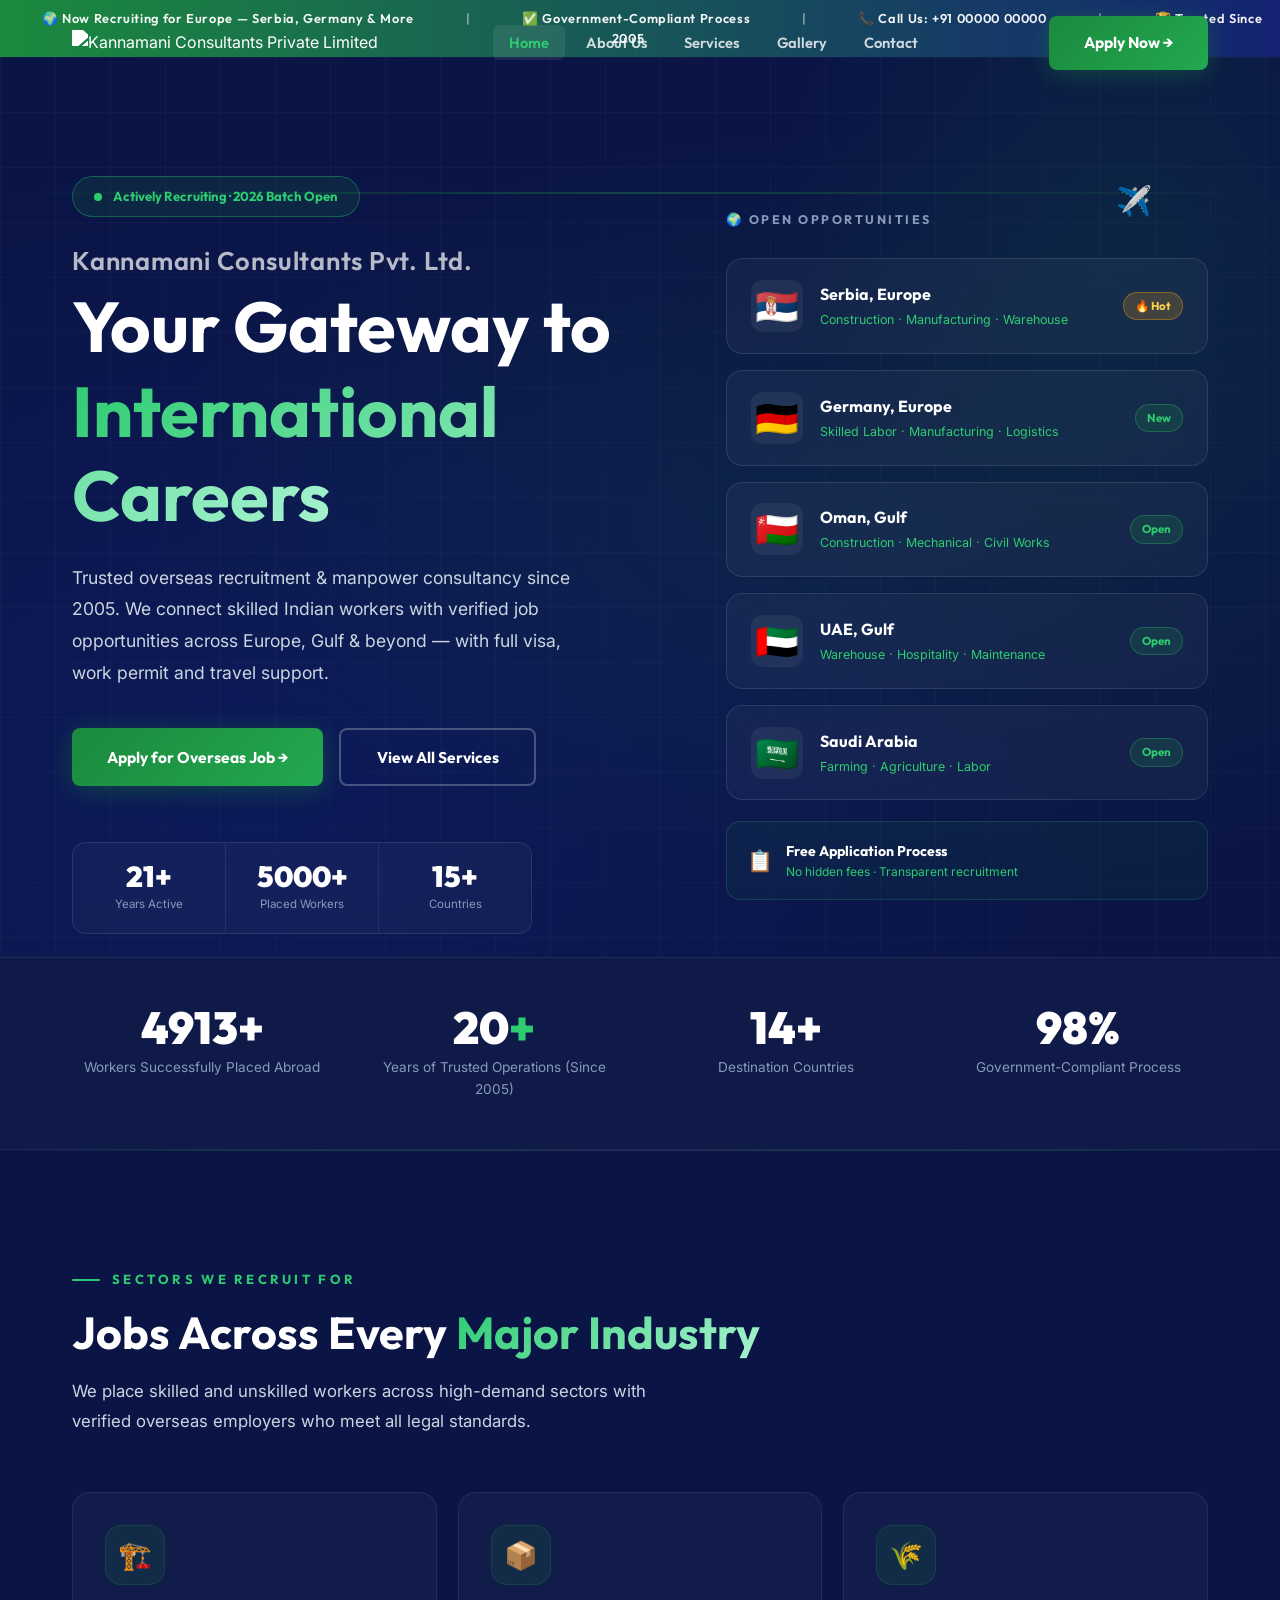
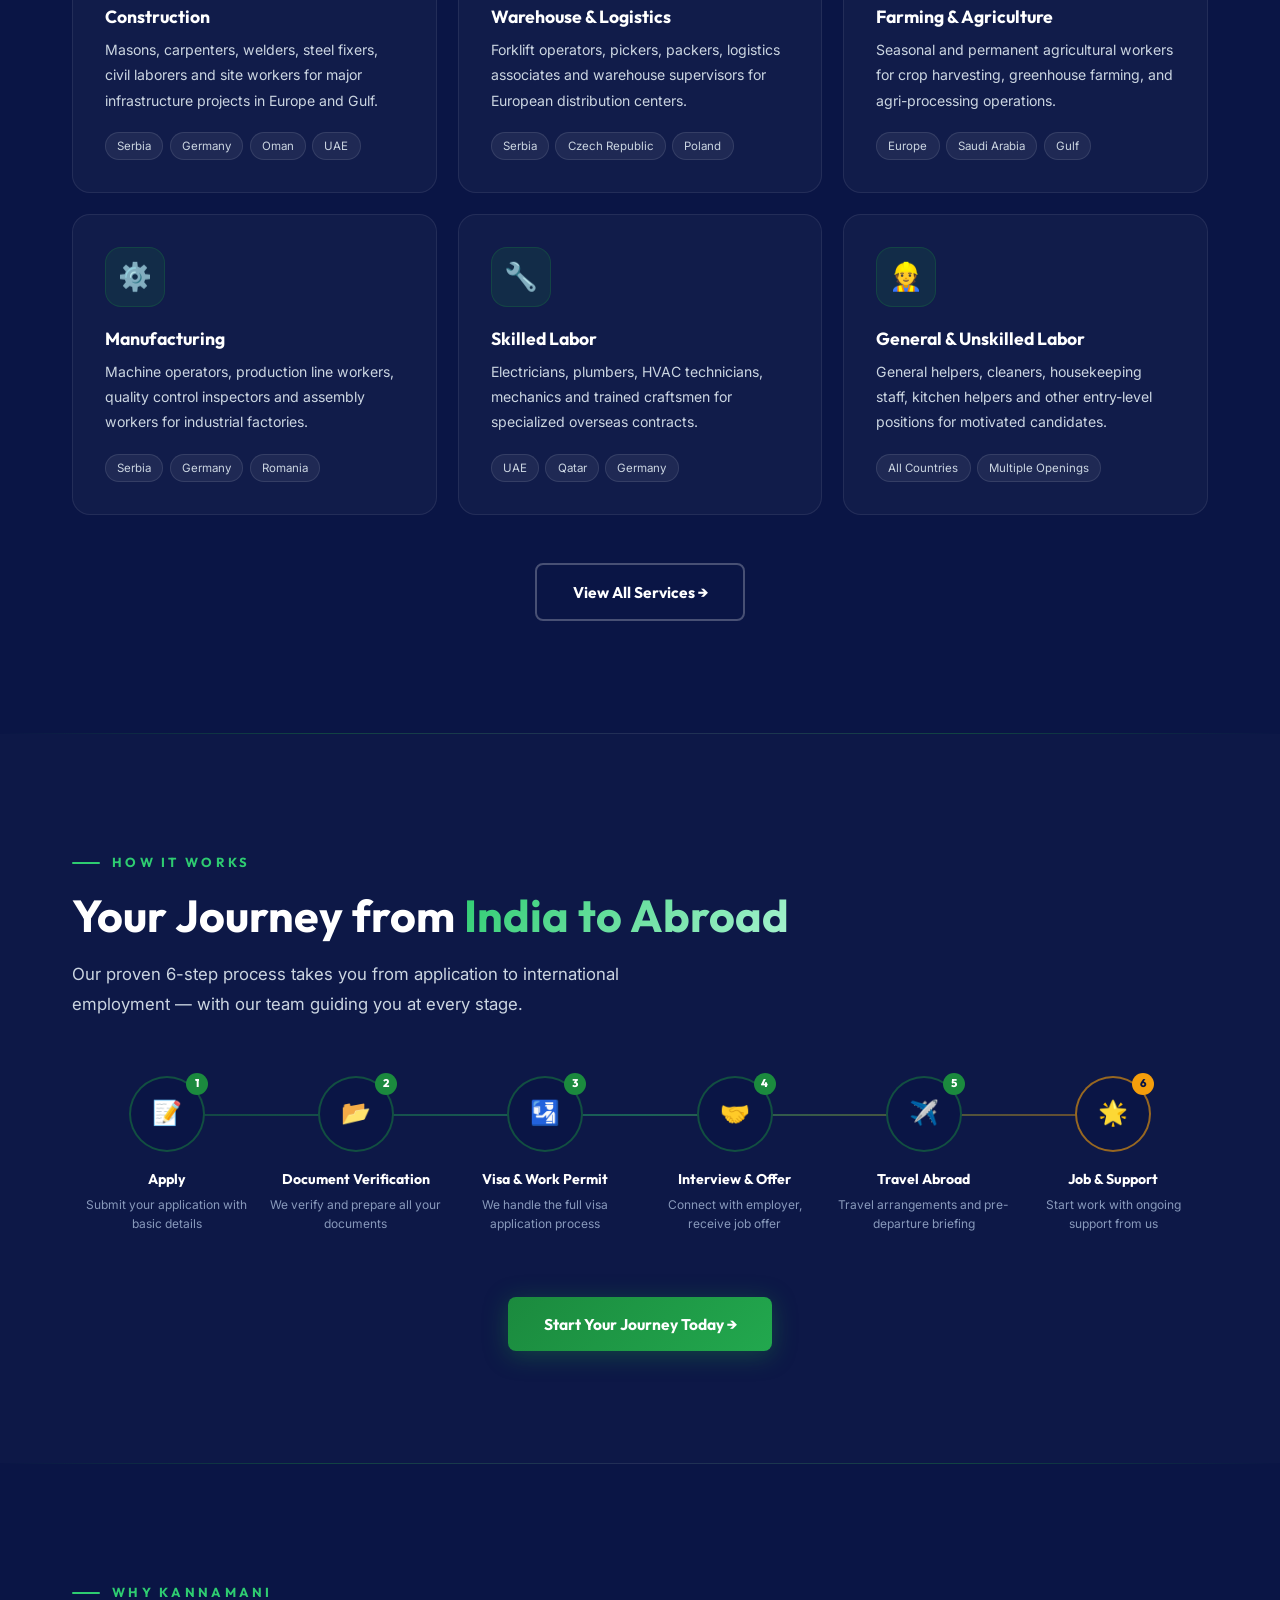
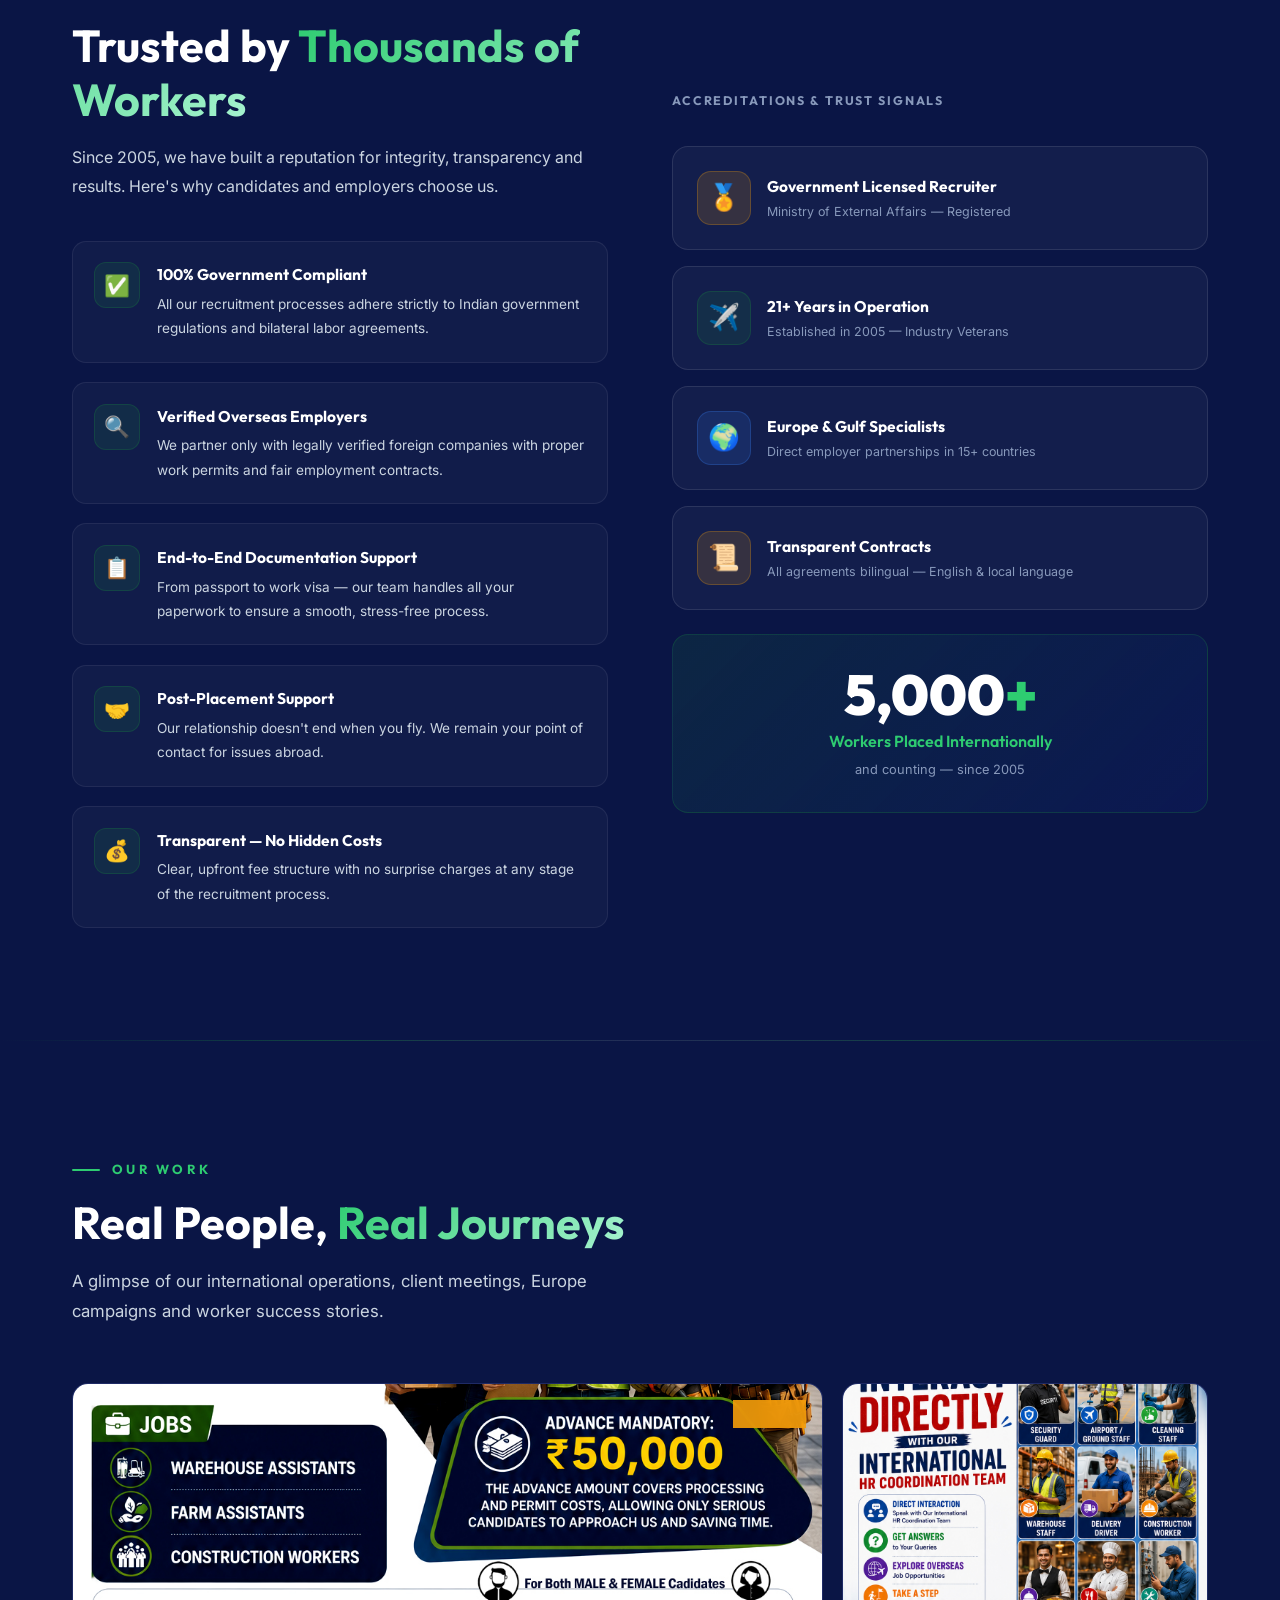
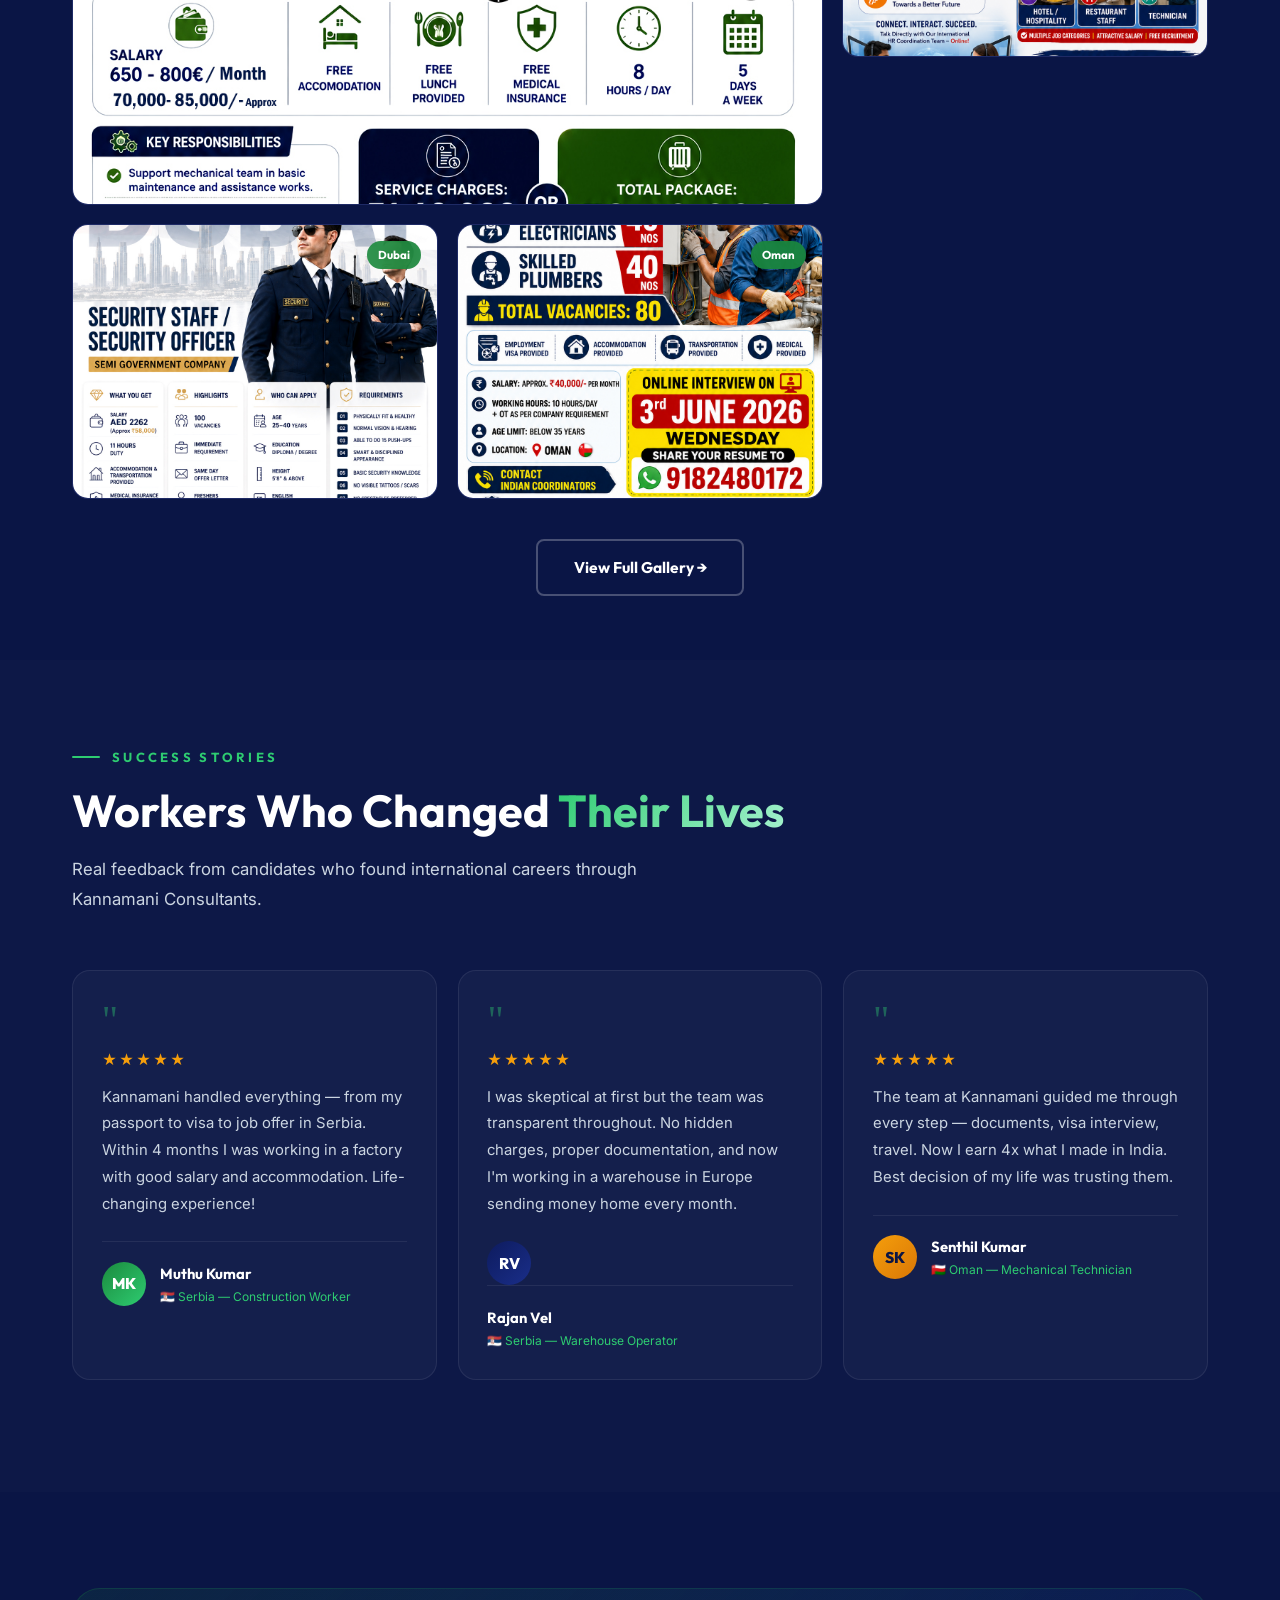
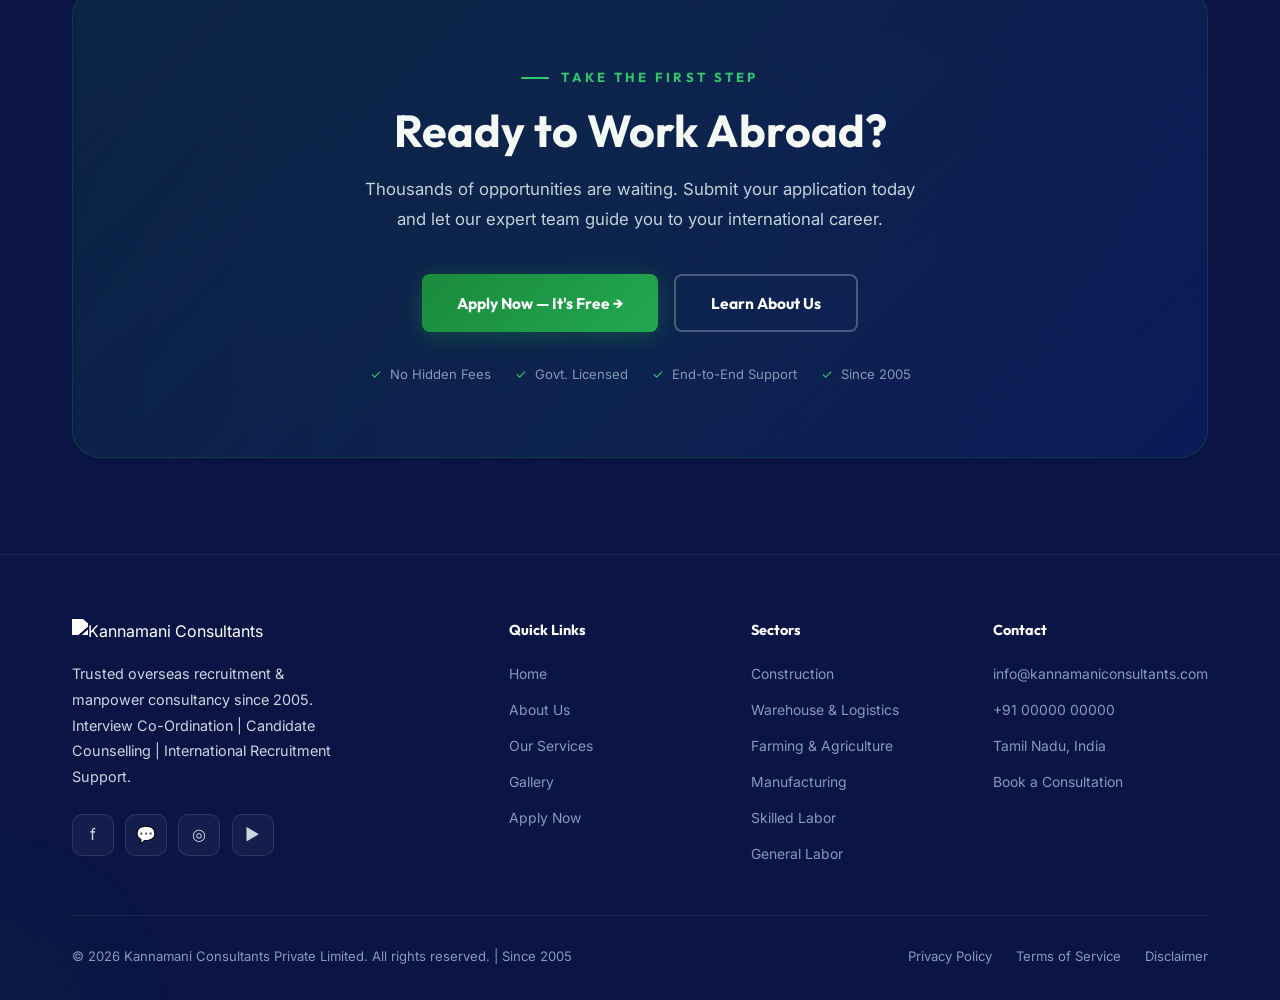
==== index.html @ fb2c29ba "Initial commit: KANNAMANI website" ====
<!DOCTYPE html>
<html lang="en">
<head>
  <meta charset="UTF-8">
  <meta name="viewport" content="width=device-width, initial-scale=1.0">
  <title>Kannamani Consultants Pvt Ltd — International Recruitment & Manpower</title>
  <meta name="description" content="Kannamani Consultants Private Limited — Trusted overseas recruitment & manpower consultancy since 2005. Jobs in Europe, Gulf & beyond. Work permits, visa processing, international placements.">
  <link rel="stylesheet" href="css/style.css">
</head>
<body>

  <!-- LOADER -->
  <div id="loader">
    <div class="loader-content">
      <div class="loader-logo-wrap">
        <img src="Kannamani logo.png" alt="Kannamani Consultants">
      </div>
      <div class="loader-bar"><div class="loader-progress"></div></div>
    </div>
  </div>

  <!-- TOP ANNOUNCEMENT BAR -->
  <div class="top-bar">
    <span>🌍 Now Recruiting for Europe — Serbia, Germany & More</span>
    <span class="sep">|</span>
    <span>✅ Government-Compliant Process</span>
    <span class="sep">|</span>
    <span>📞 Call Us: +91 00000 00000</span>
    <span class="sep">|</span>
    <span>🏆 Trusted Since 2005</span>
  </div>

  <!-- NAVBAR -->
  <nav class="navbar">
    <div class="container">
      <div class="nav-inner">
        <a href="index.html" class="nav-logo">
          <img src="Kannamani logo.png" alt="Kannamani Consultants Private Limited">
        </a>
        <ul class="nav-links">
          <li><a href="index.html">Home</a></li>
          <li><a href="about.html">About Us</a></li>
          <li><a href="services.html">Services</a></li>
          <li><a href="gallery.html">Gallery</a></li>
          <li><a href="contact.html">Contact</a></li>
        </ul>
        <div class="nav-cta">
          <a href="contact.html" class="btn btn-primary" id="nav-apply-btn">Apply Now →</a>
        </div>
        <div class="hamburger" id="hamburger" aria-label="Open menu">
          <span></span><span></span><span></span>
        </div>
      </div>
    </div>
  </nav>

  <!-- HERO -->
  <section class="hero">
    <div class="hero-bg"></div>
    <div class="hero-grid"></div>
    <div class="hero-glow"></div>
    <div class="plane-path">
      <div class="plane-icon">✈️</div>
    </div>

    <div class="container">
      <div class="hero-content">
        <div class="hero-left">
          <div class="hero-badge">
            <div class="live-dot"></div>
            Actively Recruiting · 2026 Batch Open
          </div>
          <h1 class="hero-title">
            <span class="company-name">Kannamani Consultants Pvt. Ltd.</span>
            Your Gateway to<br>
            <span style="background:linear-gradient(135deg,#2ECC71,#A7F3D0);-webkit-background-clip:text;-webkit-text-fill-color:transparent;background-clip:text;">International Careers</span>
          </h1>
          <p class="hero-desc">
            Trusted overseas recruitment & manpower consultancy since 2005. We connect skilled Indian workers with verified job opportunities across Europe, Gulf & beyond — with full visa, work permit and travel support.
          </p>
          <div class="hero-btns">
            <a href="contact.html" class="btn btn-primary" id="hero-apply-btn">Apply for Overseas Job →</a>
            <a href="services.html" class="btn btn-outline" id="hero-services-btn">View All Services</a>
          </div>
          <div class="hero-stats">
            <div class="hero-stat">
              <div class="hero-stat-num"><span data-count="21" data-suffix="+">0+</span></div>
              <div class="hero-stat-label">Years Active</div>
            </div>
            <div class="hero-stat">
              <div class="hero-stat-num"><span data-count="5000" data-suffix="+">0+</span></div>
              <div class="hero-stat-label">Placed Workers</div>
            </div>
            <div class="hero-stat">
              <div class="hero-stat-num"><span data-count="15" data-suffix="+">0+</span></div>
              <div class="hero-stat-label">Countries</div>
            </div>
          </div>
        </div>

        <!-- Hero Right — Destination Cards -->
        <div class="hero-right">
          <div style="font-family:var(--font-heading);font-size:0.78rem;font-weight:700;color:var(--text-muted);text-transform:uppercase;letter-spacing:0.2em;margin-bottom:0.8rem;">🌍 Open Opportunities</div>

          <div class="destination-card">
            <div class="dest-flag">🇷🇸</div>
            <div>
              <div class="dest-country">Serbia, Europe</div>
              <div class="dest-jobs">Construction · Manufacturing · Warehouse</div>
            </div>
            <div class="dest-tag hot">🔥 Hot</div>
          </div>

          <div class="destination-card">
            <div class="dest-flag">🇩🇪</div>
            <div>
              <div class="dest-country">Germany, Europe</div>
              <div class="dest-jobs">Skilled Labor · Manufacturing · Logistics</div>
            </div>
            <div class="dest-tag">New</div>
          </div>

          <div class="destination-card">
            <div class="dest-flag">🇴🇲</div>
            <div>
              <div class="dest-country">Oman, Gulf</div>
              <div class="dest-jobs">Construction · Mechanical · Civil Works</div>
            </div>
            <div class="dest-tag">Open</div>
          </div>

          <div class="destination-card">
            <div class="dest-flag">🇦🇪</div>
            <div>
              <div class="dest-country">UAE, Gulf</div>
              <div class="dest-jobs">Warehouse · Hospitality · Maintenance</div>
            </div>
            <div class="dest-tag">Open</div>
          </div>

          <div class="destination-card">
            <div class="dest-flag">🇸🇦</div>
            <div>
              <div class="dest-country">Saudi Arabia</div>
              <div class="dest-jobs">Farming · Agriculture · Labor</div>
            </div>
            <div class="dest-tag">Open</div>
          </div>

          <div style="background:rgba(27,138,62,0.08);border:1px solid rgba(46,204,113,0.2);border-radius:14px;padding:1.1rem 1.3rem;display:flex;align-items:center;gap:0.8rem;margin-top:0.3rem;">
            <span style="font-size:1.3rem;">📋</span>
            <div>
              <div style="font-family:var(--font-heading);font-weight:700;font-size:0.88rem;color:var(--white);">Free Application Process</div>
              <div style="font-size:0.75rem;color:var(--green-light);">No hidden fees · Transparent recruitment</div>
            </div>
          </div>
        </div>
      </div>
    </div>
  </section>

  <!-- STATS BAR -->
  <div class="stats-bar">
    <div class="container">
      <div class="stats-inner">
        <div class="stat-box reveal">
          <div class="stat-big"><span data-count="5000" data-suffix="+">5000+</span></div>
          <div class="stat-desc">Workers Successfully Placed Abroad</div>
        </div>
        <div class="stat-box reveal reveal-delay-1">
          <div class="stat-big"><span data-count="21" data-suffix="">21</span><span class="accent">+</span></div>
          <div class="stat-desc">Years of Trusted Operations (Since 2005)</div>
        </div>
        <div class="stat-box reveal reveal-delay-2">
          <div class="stat-big"><span data-count="15" data-suffix="+">15+</span></div>
          <div class="stat-desc">Destination Countries</div>
        </div>
        <div class="stat-box reveal reveal-delay-3">
          <div class="stat-big"><span data-count="100" data-suffix="%">100%</span></div>
          <div class="stat-desc">Government-Compliant Process</div>
        </div>
      </div>
    </div>
  </div>

  <div class="gradient-divider"></div>

  <!-- SECTORS WE RECRUIT FOR -->
  <section class="section">
    <div class="container">
      <div class="section-label">Sectors We Recruit For</div>
      <h2 class="section-title reveal">Jobs Across Every <span class="highlight">Major Industry</span></h2>
      <p class="section-subtitle reveal reveal-delay-1">We place skilled and unskilled workers across high-demand sectors with verified overseas employers who meet all legal standards.</p>

      <div class="sectors-grid">

        <div class="sector-card reveal reveal-delay-1" id="sector-construction">
          <div class="sector-icon">🏗️</div>
          <h3>Construction</h3>
          <p>Masons, carpenters, welders, steel fixers, civil laborers and site workers for major infrastructure projects in Europe and Gulf.</p>
          <div class="sector-tags">
            <span class="stag">Serbia</span><span class="stag">Germany</span><span class="stag">Oman</span><span class="stag">UAE</span>
          </div>
        </div>

        <div class="sector-card reveal reveal-delay-2" id="sector-warehouse">
          <div class="sector-icon">📦</div>
          <h3>Warehouse & Logistics</h3>
          <p>Forklift operators, pickers, packers, logistics associates and warehouse supervisors for European distribution centers.</p>
          <div class="sector-tags">
            <span class="stag">Serbia</span><span class="stag">Czech Republic</span><span class="stag">Poland</span>
          </div>
        </div>

        <div class="sector-card reveal reveal-delay-3" id="sector-farming">
          <div class="sector-icon">🌾</div>
          <h3>Farming & Agriculture</h3>
          <p>Seasonal and permanent agricultural workers for crop harvesting, greenhouse farming, and agri-processing operations.</p>
          <div class="sector-tags">
            <span class="stag">Europe</span><span class="stag">Saudi Arabia</span><span class="stag">Gulf</span>
          </div>
        </div>

        <div class="sector-card reveal reveal-delay-1" id="sector-manufacturing">
          <div class="sector-icon">⚙️</div>
          <h3>Manufacturing</h3>
          <p>Machine operators, production line workers, quality control inspectors and assembly workers for industrial factories.</p>
          <div class="sector-tags">
            <span class="stag">Serbia</span><span class="stag">Germany</span><span class="stag">Romania</span>
          </div>
        </div>

        <div class="sector-card reveal reveal-delay-2" id="sector-skilled">
          <div class="sector-icon">🔧</div>
          <h3>Skilled Labor</h3>
          <p>Electricians, plumbers, HVAC technicians, mechanics and trained craftsmen for specialized overseas contracts.</p>
          <div class="sector-tags">
            <span class="stag">UAE</span><span class="stag">Qatar</span><span class="stag">Germany</span>
          </div>
        </div>

        <div class="sector-card reveal reveal-delay-3" id="sector-general">
          <div class="sector-icon">👷</div>
          <h3>General & Unskilled Labor</h3>
          <p>General helpers, cleaners, housekeeping staff, kitchen helpers and other entry-level positions for motivated candidates.</p>
          <div class="sector-tags">
            <span class="stag">All Countries</span><span class="stag">Multiple Openings</span>
          </div>
        </div>

      </div>

      <div style="text-align:center;margin-top:3rem;" class="reveal">
        <a href="services.html" class="btn btn-outline" id="all-sectors-btn">View All Services →</a>
      </div>
    </div>
  </section>

  <div class="gradient-divider"></div>

  <!-- HOW IT WORKS — CANDIDATE JOURNEY -->
  <section class="section" style="background:rgba(255,255,255,0.01);">
    <div class="container">
      <div class="section-label">How It Works</div>
      <h2 class="section-title reveal">Your Journey from <span class="highlight">India to Abroad</span></h2>
      <p class="section-subtitle reveal reveal-delay-1">Our proven 6-step process takes you from application to international employment — with our team guiding you at every stage.</p>

      <div class="journey-steps">

        <div class="step reveal reveal-delay-1">
          <div class="step-circle">
            📝
            <div class="step-num">1</div>
          </div>
          <div class="step-label">Apply</div>
          <div class="step-sub">Submit your application with basic details</div>
        </div>

        <div class="step reveal reveal-delay-2">
          <div class="step-circle">
            📂
            <div class="step-num">2</div>
          </div>
          <div class="step-label">Document Verification</div>
          <div class="step-sub">We verify and prepare all your documents</div>
        </div>

        <div class="step reveal reveal-delay-3">
          <div class="step-circle">
            🛂
            <div class="step-num">3</div>
          </div>
          <div class="step-label">Visa & Work Permit</div>
          <div class="step-sub">We handle the full visa application process</div>
        </div>

        <div class="step reveal reveal-delay-4">
          <div class="step-circle">
            🤝
            <div class="step-num">4</div>
          </div>
          <div class="step-label">Interview & Offer</div>
          <div class="step-sub">Connect with employer, receive job offer</div>
        </div>

        <div class="step reveal reveal-delay-5">
          <div class="step-circle">
            ✈️
            <div class="step-num">5</div>
          </div>
          <div class="step-label">Travel Abroad</div>
          <div class="step-sub">Travel arrangements and pre-departure briefing</div>
        </div>

        <div class="step reveal">
          <div class="step-circle" style="border-color:rgba(245,158,11,0.6);">
            🌟
            <div class="step-num" style="background:var(--gold);color:var(--navy-deep);">6</div>
          </div>
          <div class="step-label">Job & Support</div>
          <div class="step-sub">Start work with ongoing support from us</div>
        </div>

      </div>

      <div style="text-align:center;margin-top:4rem;" class="reveal">
        <a href="contact.html" class="btn btn-primary" id="start-journey-btn">Start Your Journey Today →</a>
      </div>
    </div>
  </section>

  <div class="gradient-divider"></div>

  <!-- WHY CHOOSE US -->
  <section class="section">
    <div class="container">
      <div class="why-grid">
        <div class="reveal">
          <div class="section-label">Why Kannamani</div>
          <h2 class="section-title">Trusted by <span class="highlight">Thousands of Workers</span></h2>
          <p style="margin-bottom:2.5rem;">Since 2005, we have built a reputation for integrity, transparency and results. Here's why candidates and employers choose us.</p>

          <div class="why-features">
            <div class="why-item">
              <div class="why-icon">✅</div>
              <div>
                <div class="why-item-title">100% Government Compliant</div>
                <p>All our recruitment processes adhere strictly to Indian government regulations and bilateral labor agreements.</p>
              </div>
            </div>
            <div class="why-item">
              <div class="why-icon">🔍</div>
              <div>
                <div class="why-item-title">Verified Overseas Employers</div>
                <p>We partner only with legally verified foreign companies with proper work permits and fair employment contracts.</p>
              </div>
            </div>
            <div class="why-item">
              <div class="why-icon">📋</div>
              <div>
                <div class="why-item-title">End-to-End Documentation Support</div>
                <p>From passport to work visa — our team handles all your paperwork to ensure a smooth, stress-free process.</p>
              </div>
            </div>
            <div class="why-item">
              <div class="why-icon">🤝</div>
              <div>
                <div class="why-item-title">Post-Placement Support</div>
                <p>Our relationship doesn't end when you fly. We remain your point of contact for issues abroad.</p>
              </div>
            </div>
            <div class="why-item">
              <div class="why-icon">💰</div>
              <div>
                <div class="why-item-title">Transparent — No Hidden Costs</div>
                <p>Clear, upfront fee structure with no surprise charges at any stage of the recruitment process.</p>
              </div>
            </div>
          </div>
        </div>

        <div class="why-visual reveal reveal-delay-2">
          <div style="font-family:var(--font-heading);font-size:0.78rem;font-weight:700;color:var(--text-muted);text-transform:uppercase;letter-spacing:0.15em;margin-bottom:1.2rem;">Accreditations & Trust Signals</div>

          <div class="cert-card">
            <div class="cert-badge cert-badge-gold">🏅</div>
            <div>
              <div class="cert-title">Government Licensed Recruiter</div>
              <div class="cert-sub">Ministry of External Affairs — Registered</div>
            </div>
          </div>

          <div class="cert-card">
            <div class="cert-badge cert-badge-green">✈️</div>
            <div>
              <div class="cert-title">21+ Years in Operation</div>
              <div class="cert-sub">Established in 2005 — Industry Veterans</div>
            </div>
          </div>

          <div class="cert-card">
            <div class="cert-badge cert-badge-blue">🌍</div>
            <div>
              <div class="cert-title">Europe & Gulf Specialists</div>
              <div class="cert-sub">Direct employer partnerships in 15+ countries</div>
            </div>
          </div>

          <div class="cert-card">
            <div class="cert-badge cert-badge-gold">📜</div>
            <div>
              <div class="cert-title">Transparent Contracts</div>
              <div class="cert-sub">All agreements bilingual — English & local language</div>
            </div>
          </div>

          <!-- Big stat -->
          <div style="background:linear-gradient(135deg,rgba(27,138,62,0.15),rgba(13,27,94,0.5));border:1px solid rgba(27,138,62,0.25);border-radius:16px;padding:2rem;text-align:center;margin-top:0.5rem;">
            <div style="font-family:var(--font-heading);font-size:3.5rem;font-weight:900;color:var(--white);line-height:1;">5,000<span style="color:var(--green-light);">+</span></div>
            <div style="font-family:var(--font-heading);font-weight:600;color:var(--green-light);font-size:1rem;margin-top:0.4rem;">Workers Placed Internationally</div>
            <div style="font-size:0.8rem;color:var(--text-muted);margin-top:0.3rem;">and counting — since 2005</div>
          </div>
        </div>
      </div>
    </div>
  </section>

  <div class="gradient-divider"></div>

  <!-- GALLERY PREVIEW -->
  <section class="section" style="padding-bottom:4rem;">
    <div class="container">
      <div class="section-label">Our Work</div>
      <h2 class="section-title reveal">Real People, <span class="highlight">Real Journeys</span></h2>
      <p class="section-subtitle reveal reveal-delay-1">A glimpse of our international operations, client meetings, Europe campaigns and worker success stories.</p>

      <div class="gallery-grid">
        <div class="gallery-item wide reveal" data-category="europe">
          <img src="serebi an eurp 1.jpg" alt="Serbia Europe Campaign" loading="lazy">
          <div class="gal-badge hot">🔥 Serbia</div>
          <div class="gallery-overlay">
            <div>
              <span class="gal-title">Europe Recruitment Drive — Serbia</span>
              <span class="gal-sub">Manufacturing & Construction · 2025</span>
            </div>
          </div>
        </div>

        <div class="gallery-item reveal reveal-delay-1" data-category="meetings">
          <img src="hr meet.jpg" alt="HR Interview Meet" loading="lazy">
          <div class="gallery-overlay">
            <div>
              <span class="gal-title">Employer Interview Session</span>
              <span class="gal-sub">Candidate Selection Process</span>
            </div>
          </div>
        </div>

        <div class="gallery-item reveal reveal-delay-1" data-category="gulf">
          <img src="dubai.jpg" alt="Dubai Operations" loading="lazy">
          <div class="gal-badge">Dubai</div>
          <div class="gallery-overlay">
            <div>
              <span class="gal-title">Gulf Operations — Dubai</span>
              <span class="gal-sub">Business Development · UAE</span>
            </div>
          </div>
        </div>

        <div class="gallery-item reveal reveal-delay-2" data-category="gulf">
          <img src="oman.jpg" alt="Oman Recruitment" loading="lazy">
          <div class="gal-badge">Oman</div>
          <div class="gallery-overlay">
            <div>
              <span class="gal-title">Oman Recruitment Drive</span>
              <span class="gal-sub">Civil & Mechanical Works</span>
            </div>
          </div>
        </div>
      </div>

      <div style="text-align:center;margin-top:2.5rem;" class="reveal">
        <a href="gallery.html" class="btn btn-outline" id="view-gallery-btn">View Full Gallery →</a>
      </div>
    </div>
  </section>

  <!-- TESTIMONIALS -->
  <section class="section" style="background:rgba(255,255,255,0.01);padding-top:5rem;">
    <div class="container">
      <div class="section-label">Success Stories</div>
      <h2 class="section-title reveal">Workers Who Changed <span class="highlight">Their Lives</span></h2>
      <p class="section-subtitle reveal reveal-delay-1">Real feedback from candidates who found international careers through Kannamani Consultants.</p>
      <div class="testi-grid">

        <div class="testi-card reveal reveal-delay-1">
          <div class="testi-quote">"</div>
          <div class="testi-stars">★★★★★</div>
          <p class="testi-text">Kannamani handled everything — from my passport to visa to job offer in Serbia. Within 4 months I was working in a factory with good salary and accommodation. Life-changing experience!</p>
          <div class="testi-author">
            <div class="testi-avatar" style="background:linear-gradient(135deg,#1B8A3E,#2ECC71);">MK</div>
            <div>
              <div class="testi-name">Muthu Kumar</div>
              <div class="testi-origin">🇷🇸 Serbia — Construction Worker</div>
            </div>
          </div>
        </div>

        <div class="testi-card reveal reveal-delay-2">
          <div class="testi-quote">"</div>
          <div class="testi-stars">★★★★★</div>
          <p class="testi-text">I was skeptical at first but the team was transparent throughout. No hidden charges, proper documentation, and now I'm working in a warehouse in Europe sending money home every month.</p>
          <div class="testi-avatar" style="background:linear-gradient(135deg,#0D1B5E,#1A2E8A);">RV</div>
          <div class="testi-author">
            <div style="margin-left:0;">
              <div class="testi-name">Rajan Vel</div>
              <div class="testi-origin">🇷🇸 Serbia — Warehouse Operator</div>
            </div>
          </div>
        </div>

        <div class="testi-card reveal reveal-delay-3">
          <div class="testi-quote">"</div>
          <div class="testi-stars">★★★★★</div>
          <p class="testi-text">The team at Kannamani guided me through every step — documents, visa interview, travel. Now I earn 4x what I made in India. Best decision of my life was trusting them.</p>
          <div class="testi-author">
            <div class="testi-avatar" style="background:linear-gradient(135deg,#F59E0B,#D97706);color:#0A1545;">SK</div>
            <div>
              <div class="testi-name">Senthil Kumar</div>
              <div class="testi-origin">🇴🇲 Oman — Mechanical Technician</div>
            </div>
          </div>
        </div>

      </div>
    </div>
  </section>

  <!-- CTA -->
  <section class="cta-section">
    <div class="container">
      <div class="cta-card reveal">
        <div class="section-label" style="justify-content:center;">Take the First Step</div>
        <h2>Ready to Work <span class="gold">Abroad?</span></h2>
        <p>Thousands of opportunities are waiting. Submit your application today and let our expert team guide you to your international career.</p>
        <div class="cta-btns">
          <a href="contact.html" class="btn btn-primary" id="cta-apply-btn">Apply Now — It's Free →</a>
          <a href="about.html" class="btn btn-outline" id="cta-about-btn">Learn About Us</a>
        </div>
        <div style="margin-top:2rem;display:flex;align-items:center;justify-content:center;gap:1.5rem;flex-wrap:wrap;">
          <div style="display:flex;align-items:center;gap:0.5rem;font-size:0.82rem;color:var(--text-muted);">
            <span style="color:var(--green-light);">✓</span> No Hidden Fees
          </div>
          <div style="display:flex;align-items:center;gap:0.5rem;font-size:0.82rem;color:var(--text-muted);">
            <span style="color:var(--green-light);">✓</span> Govt. Licensed
          </div>
          <div style="display:flex;align-items:center;gap:0.5rem;font-size:0.82rem;color:var(--text-muted);">
            <span style="color:var(--green-light);">✓</span> End-to-End Support
          </div>
          <div style="display:flex;align-items:center;gap:0.5rem;font-size:0.82rem;color:var(--text-muted);">
            <span style="color:var(--green-light);">✓</span> Since 2005
          </div>
        </div>
      </div>
    </div>
  </section>

  <!-- FOOTER -->
  <footer>
    <div class="container">
      <div class="footer-inner">
        <div class="footer-brand">
          <div class="footer-logo">
            <img src="Kannamani logo.png" alt="Kannamani Consultants">
          </div>
          <p>Trusted overseas recruitment & manpower consultancy since 2005. Interview Co-Ordination | Candidate Counselling | International Recruitment Support.</p>
          <div class="social-row">
            <a href="#" class="soc-btn" id="social-fb" aria-label="Facebook">f</a>
            <a href="#" class="soc-btn" id="social-wa" aria-label="WhatsApp">💬</a>
            <a href="#" class="soc-btn" id="social-ig" aria-label="Instagram">◎</a>
            <a href="#" class="soc-btn" id="social-yt" aria-label="YouTube">▶</a>
          </div>
        </div>
        <div>
          <div class="footer-heading">Quick Links</div>
          <ul class="footer-links">
            <li><a href="index.html">Home</a></li>
            <li><a href="about.html">About Us</a></li>
            <li><a href="services.html">Our Services</a></li>
            <li><a href="gallery.html">Gallery</a></li>
            <li><a href="contact.html">Apply Now</a></li>
          </ul>
        </div>
        <div>
          <div class="footer-heading">Sectors</div>
          <ul class="footer-links">
            <li><a href="services.html#construction">Construction</a></li>
            <li><a href="services.html#warehouse">Warehouse & Logistics</a></li>
            <li><a href="services.html#farming">Farming & Agriculture</a></li>
            <li><a href="services.html#manufacturing">Manufacturing</a></li>
            <li><a href="services.html#skilled">Skilled Labor</a></li>
            <li><a href="services.html#general">General Labor</a></li>
          </ul>
        </div>
        <div>
          <div class="footer-heading">Contact</div>
          <ul class="footer-links">
            <li><a href="mailto:info@kannamaniconsultants.com">info@kannamaniconsultants.com</a></li>
            <li><a href="tel:+910000000000">+91 00000 00000</a></li>
            <li><a href="#">Tamil Nadu, India</a></li>
            <li><a href="contact.html">Book a Consultation</a></li>
          </ul>
        </div>
      </div>
      <div class="footer-bottom">
        <p>© 2026 Kannamani Consultants Private Limited. All rights reserved. | Since 2005</p>
        <div class="footer-bottom-links">
          <a href="#">Privacy Policy</a>
          <a href="#">Terms of Service</a>
          <a href="#">Disclaimer</a>
        </div>
      </div>
    </div>
  </footer>

  <script src="js/main.js"></script>
</body>
</html>
---- css/style.css ----
/* =============================================
   KANNAMANI CONSULTANTS PRIVATE LIMITED
   Overseas Recruitment & Manpower Consultancy
   Since 2005
   ============================================= */

@import url('https://fonts.googleapis.com/css2?family=Outfit:wght@300;400;500;600;700;800;900&family=Inter:wght@300;400;500;600;700&display=swap');

:root {
  /* Brand Colors - from logo */
  --navy-deep: #0A1545;
  --navy: #0D1B5E;
  --navy-mid: #142272;
  --navy-card: #0F1D6A;
  --navy-light: #1A2E8A;
  --green: #1B8A3E;
  --green-mid: #22A84E;
  --green-light: #2ECC71;
  --green-pale: #E8F8EE;
  --gold: #F59E0B;
  --gold-light: #FCD34D;
  --white: #FFFFFF;
  --off-white: #F0F4FF;
  --gray: #94A3B8;
  --gray-light: #CBD5E1;
  --text-muted: #8899BB;
  --glass-bg: rgba(255,255,255,0.05);
  --glass-border: rgba(255,255,255,0.1);
  --card-bg: rgba(13,27,94,0.6);
  --shadow-navy: 0 20px 60px rgba(10,21,69,0.6);
  --shadow-green: 0 10px 40px rgba(27,138,62,0.3);
  --transition: all 0.35s cubic-bezier(0.4, 0, 0.2, 1);
  --font-heading: 'Outfit', sans-serif;
  --font-body: 'Inter', sans-serif;
}

*, *::before, *::after { margin: 0; padding: 0; box-sizing: border-box; }

html { scroll-behavior: smooth; }

body {
  background: var(--navy-deep);
  color: var(--white);
  font-family: var(--font-body);
  line-height: 1.6;
  overflow-x: hidden;
}

/* SCROLLBAR */
::-webkit-scrollbar { width: 5px; }
::-webkit-scrollbar-track { background: var(--navy-deep); }
::-webkit-scrollbar-thumb {
  background: linear-gradient(var(--green), var(--navy-light));
  border-radius: 3px;
}

/* TYPOGRAPHY */
h1, h2, h3, h4, h5 {
  font-family: var(--font-heading);
  line-height: 1.2;
  font-weight: 700;
}
h1 { font-size: clamp(2.2rem, 5.5vw, 4.5rem); }
h2 { font-size: clamp(1.8rem, 3.5vw, 2.8rem); }
h3 { font-size: clamp(1.2rem, 2vw, 1.6rem); }
h4 { font-size: 1.1rem; }
p { color: var(--gray-light); line-height: 1.8; }
a { text-decoration: none; color: inherit; }

/* =============================================
   UTILITIES
   ============================================= */
.container { max-width: 1200px; margin: 0 auto; padding: 0 2rem; }
.section { padding: 7rem 0; position: relative; }

.section-label {
  display: inline-flex;
  align-items: center;
  gap: 0.75rem;
  font-family: var(--font-heading);
  font-size: 0.82rem;
  font-weight: 700;
  letter-spacing: 0.25em;
  text-transform: uppercase;
  color: var(--green-light);
  margin-bottom: 1rem;
}
.section-label::before {
  content: '';
  display: block;
  width: 28px;
  height: 2px;
  background: var(--green-light);
  border-radius: 2px;
}

.section-title { margin-bottom: 1rem; }
.section-title .highlight {
  background: linear-gradient(135deg, var(--green-light), #A7F3D0);
  -webkit-background-clip: text;
  -webkit-text-fill-color: transparent;
  background-clip: text;
}
.section-title .gold {
  background: linear-gradient(135deg, var(--gold), var(--gold-light));
  -webkit-background-clip: text;
  -webkit-text-fill-color: transparent;
  background-clip: text;
}

.section-subtitle { font-size: 1.05rem; max-width: 600px; margin-bottom: 3.5rem; }

/* =============================================
   BUTTONS
   ============================================= */
.btn {
  display: inline-flex;
  align-items: center;
  gap: 0.6rem;
  padding: 0.9rem 2.2rem;
  border-radius: 8px;
  font-family: var(--font-heading);
  font-weight: 700;
  font-size: 0.97rem;
  cursor: pointer;
  border: none;
  transition: var(--transition);
  position: relative;
  overflow: hidden;
}

.btn-primary {
  background: linear-gradient(135deg, var(--green), var(--green-mid));
  color: var(--white);
  box-shadow: 0 4px 25px rgba(27,138,62,0.4);
}
.btn-primary:hover {
  transform: translateY(-2px);
  box-shadow: 0 8px 35px rgba(27,138,62,0.5);
  background: linear-gradient(135deg, var(--green-mid), var(--green-light));
}

.btn-gold {
  background: linear-gradient(135deg, var(--gold), #E08D0A);
  color: var(--navy-deep);
  box-shadow: 0 4px 25px rgba(245,158,11,0.4);
}
.btn-gold:hover {
  transform: translateY(-2px);
  box-shadow: 0 8px 35px rgba(245,158,11,0.5);
}

.btn-outline {
  background: transparent;
  color: var(--white);
  border: 2px solid rgba(255,255,255,0.25);
}
.btn-outline:hover {
  border-color: var(--green-light);
  color: var(--green-light);
  transform: translateY(-2px);
  box-shadow: 0 8px 25px rgba(27,138,62,0.2);
}

.btn-white {
  background: var(--white);
  color: var(--navy);
  font-weight: 700;
  box-shadow: 0 4px 20px rgba(0,0,0,0.2);
}
.btn-white:hover { transform: translateY(-2px); box-shadow: 0 8px 30px rgba(0,0,0,0.3); }

/* =============================================
   NAVBAR
   ============================================= */
.navbar {
  position: fixed;
  top: 0; left: 0; right: 0;
  z-index: 1000;
  padding: 1rem 0;
  transition: var(--transition);
}
.navbar.scrolled {
  background: rgba(10,21,69,0.97);
  backdrop-filter: blur(20px);
  border-bottom: 1px solid rgba(255,255,255,0.08);
  padding: 0.7rem 0;
  box-shadow: 0 4px 30px rgba(0,0,0,0.4);
}

.nav-inner {
  display: flex;
  align-items: center;
  justify-content: space-between;
  gap: 2rem;
}

.nav-logo img {
  height: 52px;
  width: auto;
  object-fit: contain;
  filter: brightness(0) invert(1);
  transition: var(--transition);
}
.navbar.scrolled .nav-logo img { height: 44px; }

.nav-links {
  display: flex;
  align-items: center;
  gap: 0.3rem;
  list-style: none;
  flex: 1;
  justify-content: center;
}
.nav-links a {
  font-family: var(--font-heading);
  font-weight: 600;
  font-size: 0.92rem;
  color: rgba(255,255,255,0.8);
  padding: 0.5rem 1rem;
  border-radius: 6px;
  transition: var(--transition);
}
.nav-links a:hover, .nav-links a.active {
  color: var(--white);
  background: rgba(255,255,255,0.08);
}
.nav-links a.active { color: var(--green-light); }

.nav-cta { display: flex; align-items: center; gap: 0.8rem; flex-shrink: 0; }

.hamburger {
  display: none;
  flex-direction: column;
  gap: 5px;
  cursor: pointer;
  padding: 0.5rem;
}
.hamburger span {
  display: block;
  width: 24px; height: 2px;
  background: var(--white);
  border-radius: 2px;
  transition: var(--transition);
}

/* Top announcement bar */
.top-bar {
  background: linear-gradient(90deg, var(--green), var(--navy-mid), var(--green));
  background-size: 200% 100%;
  animation: barFlow 6s linear infinite;
  padding: 0.5rem 0;
  font-family: var(--font-heading);
  font-size: 0.8rem;
  font-weight: 600;
  text-align: center;
  color: rgba(255,255,255,0.95);
  letter-spacing: 0.05em;
}
@keyframes barFlow {
  0% { background-position: 0% 0%; }
  100% { background-position: 200% 0%; }
}
.top-bar span { margin: 0 1.5rem; }
.top-bar .sep { opacity: 0.5; }

/* =============================================
   HERO
   ============================================= */
.hero {
  min-height: 100vh;
  display: flex;
  align-items: center;
  position: relative;
  overflow: hidden;
  padding-top: 6rem;
}

.hero-bg {
  position: absolute;
  inset: 0;
  background: radial-gradient(ellipse at 70% 50%, rgba(27,138,62,0.12) 0%, transparent 60%),
              radial-gradient(ellipse at 20% 80%, rgba(13,27,94,0.8) 0%, transparent 60%);
}

.hero-world-map {
  position: absolute;
  inset: 0;
  opacity: 0.04;
  background-image: url("data:image/svg+xml,%3Csvg xmlns='http://www.w3.org/2000/svg' viewBox='0 0 1200 600'%3E%3Cpath fill='%23ffffff' d='M200,150 Q250,130 300,150 L320,180 Q280,190 240,185 Z M350,120 Q400,100 450,120 L480,150 Q440,165 400,160 Q370,155 350,140 Z'/%3E%3C/svg%3E");
}

.hero-grid {
  position: absolute; inset: 0;
  background-image:
    linear-gradient(rgba(255,255,255,0.025) 1px, transparent 1px),
    linear-gradient(90deg, rgba(255,255,255,0.025) 1px, transparent 1px);
  background-size: 55px 55px;
}

.hero-glow {
  position: absolute;
  width: 700px; height: 700px;
  background: radial-gradient(circle, rgba(27,138,62,0.12) 0%, transparent 70%);
  top: -200px; right: -200px;
  border-radius: 50%;
  pointer-events: none;
}

.hero-content {
  position: relative;
  z-index: 1;
  display: grid;
  grid-template-columns: 1.1fr 0.9fr;
  gap: 4rem;
  align-items: center;
}

.hero-badge {
  display: inline-flex;
  align-items: center;
  gap: 0.7rem;
  background: rgba(27,138,62,0.15);
  border: 1px solid rgba(46,204,113,0.35);
  border-radius: 50px;
  padding: 0.55rem 1.3rem;
  font-family: var(--font-heading);
  font-size: 0.82rem;
  font-weight: 700;
  color: var(--green-light);
  margin-bottom: 1.8rem;
  animation: fadeSlideDown 0.8s ease forwards;
}
.hero-badge .live-dot {
  width: 8px; height: 8px;
  background: var(--green-light);
  border-radius: 50%;
  animation: pulse 2s infinite;
}

.hero-title {
  margin-bottom: 1.5rem;
  animation: fadeSlideUp 0.8s 0.2s ease both;
}
.hero-title .company-name {
  display: block;
  font-size: clamp(1.1rem, 2.5vw, 1.6rem);
  font-weight: 600;
  color: rgba(255,255,255,0.7);
  margin-bottom: 0.5rem;
  letter-spacing: 0.03em;
}

.hero-desc {
  font-size: 1.1rem;
  max-width: 520px;
  margin-bottom: 2.5rem;
  animation: fadeSlideUp 0.8s 0.4s ease both;
}

.hero-btns {
  display: flex;
  gap: 1rem;
  flex-wrap: wrap;
  animation: fadeSlideUp 0.8s 0.6s ease both;
  margin-bottom: 3.5rem;
}

.hero-stats {
  display: flex;
  gap: 0;
  border: 1px solid rgba(255,255,255,0.1);
  border-radius: 14px;
  overflow: hidden;
  animation: fadeSlideUp 0.8s 0.8s ease both;
  background: rgba(255,255,255,0.03);
  backdrop-filter: blur(10px);
  max-width: 460px;
}
.hero-stat {
  flex: 1;
  padding: 1.2rem 1rem;
  text-align: center;
  border-right: 1px solid rgba(255,255,255,0.08);
}
.hero-stat:last-child { border-right: none; }
.hero-stat-num {
  font-family: var(--font-heading);
  font-size: 1.8rem;
  font-weight: 900;
  color: var(--white);
  line-height: 1;
}
.hero-stat-num .unit { color: var(--green-light); }
.hero-stat-label { font-size: 0.72rem; color: var(--text-muted); margin-top: 0.25rem; }

/* Hero right - destination cards */
.hero-right {
  display: flex;
  flex-direction: column;
  gap: 1rem;
  animation: fadeSlideLeft 1s 0.4s ease both;
}

.destination-card {
  background: rgba(255,255,255,0.04);
  border: 1px solid rgba(255,255,255,0.1);
  border-radius: 16px;
  padding: 1.3rem 1.5rem;
  display: flex;
  align-items: center;
  gap: 1.1rem;
  backdrop-filter: blur(10px);
  transition: var(--transition);
  cursor: default;
}
.destination-card:hover {
  border-color: rgba(46,204,113,0.3);
  background: rgba(27,138,62,0.08);
  transform: translateX(-5px);
}
.dest-flag {
  font-size: 2.2rem;
  flex-shrink: 0;
  width: 52px;
  height: 52px;
  display: flex;
  align-items: center;
  justify-content: center;
  background: rgba(255,255,255,0.06);
  border-radius: 12px;
}
.dest-country {
  font-family: var(--font-heading);
  font-weight: 700;
  font-size: 1rem;
  color: var(--white);
}
.dest-jobs {
  font-size: 0.78rem;
  color: var(--green-light);
  margin-top: 0.15rem;
}
.dest-tag {
  margin-left: auto;
  background: rgba(27,138,62,0.2);
  border: 1px solid rgba(46,204,113,0.3);
  color: var(--green-light);
  font-family: var(--font-heading);
  font-size: 0.72rem;
  font-weight: 700;
  padding: 0.25rem 0.7rem;
  border-radius: 50px;
  flex-shrink: 0;
}
.dest-tag.hot {
  background: rgba(245,158,11,0.2);
  border-color: rgba(245,158,11,0.4);
  color: var(--gold-light);
}

/* Flying plane decoration */
.plane-path {
  position: absolute;
  top: 15%;
  left: 0;
  right: 0;
  height: 2px;
  background: linear-gradient(90deg, transparent, rgba(27,138,62,0.4), transparent);
  z-index: 0;
  overflow: visible;
}
.plane-icon {
  position: absolute;
  right: 10%;
  top: -14px;
  font-size: 1.8rem;
  animation: fly 8s ease-in-out infinite;
}
@keyframes fly {
  0%, 100% { transform: translateX(0) rotate(-5deg); }
  50% { transform: translateX(-40px) rotate(-10deg); }
}

/* =============================================
   SECTORS / SERVICES
   ============================================= */
.sectors-grid {
  display: grid;
  grid-template-columns: repeat(3, 1fr);
  gap: 1.3rem;
}

.sector-card {
  background: rgba(255,255,255,0.03);
  border: 1px solid rgba(255,255,255,0.08);
  border-radius: 18px;
  padding: 2rem;
  transition: var(--transition);
  position: relative;
  overflow: hidden;
  cursor: default;
}
.sector-card::after {
  content: '';
  position: absolute;
  bottom: 0; left: 0; right: 0;
  height: 3px;
  background: linear-gradient(90deg, var(--green), var(--green-light));
  transform: scaleX(0);
  transform-origin: left;
  transition: transform 0.4s ease;
}
.sector-card:hover::after { transform: scaleX(1); }
.sector-card:hover {
  border-color: rgba(27,138,62,0.3);
  background: rgba(27,138,62,0.06);
  transform: translateY(-6px);
  box-shadow: 0 20px 50px rgba(0,0,0,0.3), var(--shadow-green);
}

.sector-icon {
  width: 60px; height: 60px;
  border-radius: 16px;
  display: flex;
  align-items: center;
  justify-content: center;
  font-size: 1.7rem;
  margin-bottom: 1.3rem;
  background: rgba(27,138,62,0.15);
  border: 1px solid rgba(27,138,62,0.25);
  transition: transform 0.3s;
}
.sector-card:hover .sector-icon { transform: scale(1.1) rotate(-5deg); }

.sector-card h3 { margin-bottom: 0.6rem; font-size: 1.1rem; }
.sector-card p { font-size: 0.88rem; margin-bottom: 1.2rem; }

.sector-tags { display: flex; flex-wrap: wrap; gap: 0.4rem; }
.stag {
  background: rgba(255,255,255,0.06);
  border: 1px solid rgba(255,255,255,0.1);
  border-radius: 50px;
  padding: 0.25rem 0.7rem;
  font-size: 0.72rem;
  color: var(--gray-light);
}

/* =============================================
   PROCESS / JOURNEY
   ============================================= */
.journey-steps {
  display: grid;
  grid-template-columns: repeat(6, 1fr);
  gap: 0;
  position: relative;
  margin-top: 3.5rem;
}
.journey-steps::before {
  content: '';
  position: absolute;
  top: 38px;
  left: calc(8.33% + 12px);
  right: calc(8.33% + 12px);
  height: 2px;
  background: linear-gradient(90deg, var(--green), var(--green-light), var(--gold));
  opacity: 0.4;
  z-index: 0;
}

.step {
  text-align: center;
  position: relative;
  z-index: 1;
  padding: 0 0.5rem;
}
.step-circle {
  width: 76px; height: 76px;
  border-radius: 50%;
  border: 2px solid rgba(27,138,62,0.5);
  background: var(--navy-deep);
  display: flex;
  align-items: center;
  justify-content: center;
  flex-direction: column;
  margin: 0 auto 1rem;
  font-size: 1.5rem;
  transition: var(--transition);
  position: relative;
}
.step-circle::before {
  content: '';
  position: absolute;
  inset: -4px;
  border-radius: 50%;
  background: linear-gradient(135deg, var(--green), var(--navy));
  opacity: 0;
  transition: opacity 0.3s;
  z-index: -1;
}
.step:hover .step-circle { border-color: var(--green-light); transform: scale(1.1); }
.step:hover .step-circle::before { opacity: 0.3; }

.step-num {
  position: absolute;
  top: -5px; right: -5px;
  width: 22px; height: 22px;
  border-radius: 50%;
  background: var(--green);
  font-family: var(--font-heading);
  font-size: 0.7rem;
  font-weight: 800;
  display: flex;
  align-items: center;
  justify-content: center;
  color: var(--white);
}

.step-label {
  font-family: var(--font-heading);
  font-weight: 700;
  font-size: 0.88rem;
  color: var(--white);
  margin-bottom: 0.3rem;
}
.step-sub { font-size: 0.75rem; color: var(--text-muted); }

/* =============================================
   WHY CHOOSE US
   ============================================= */
.why-grid {
  display: grid;
  grid-template-columns: 1fr 1fr;
  gap: 4rem;
  align-items: center;
}
.why-features { display: flex; flex-direction: column; gap: 1.2rem; }
.why-item {
  display: flex;
  gap: 1.1rem;
  padding: 1.3rem;
  background: rgba(255,255,255,0.03);
  border: 1px solid rgba(255,255,255,0.07);
  border-radius: 14px;
  transition: var(--transition);
}
.why-item:hover {
  border-color: rgba(27,138,62,0.3);
  background: rgba(27,138,62,0.06);
  transform: translateX(5px);
}
.why-icon {
  width: 46px; height: 46px;
  border-radius: 12px;
  background: rgba(27,138,62,0.15);
  border: 1px solid rgba(27,138,62,0.25);
  display: flex; align-items: center; justify-content: center;
  font-size: 1.3rem;
  flex-shrink: 0;
}
.why-item-title {
  font-family: var(--font-heading);
  font-weight: 700;
  font-size: 0.97rem;
  color: var(--white);
  margin-bottom: 0.3rem;
}
.why-item p { font-size: 0.85rem; margin: 0; }

.why-visual {
  position: relative;
  display: flex;
  flex-direction: column;
  gap: 1rem;
}

.cert-card {
  background: rgba(255,255,255,0.04);
  border: 1px solid rgba(255,255,255,0.1);
  border-radius: 16px;
  padding: 1.5rem;
  display: flex;
  align-items: center;
  gap: 1rem;
  transition: var(--transition);
}
.cert-card:hover {
  border-color: rgba(245,158,11,0.3);
  background: rgba(245,158,11,0.05);
}
.cert-badge {
  width: 54px; height: 54px;
  border-radius: 14px;
  display: flex; align-items: center; justify-content: center;
  font-size: 1.6rem;
  flex-shrink: 0;
}
.cert-badge-gold { background: rgba(245,158,11,0.15); border: 1px solid rgba(245,158,11,0.25); }
.cert-badge-green { background: rgba(27,138,62,0.15); border: 1px solid rgba(27,138,62,0.25); }
.cert-badge-blue { background: rgba(59,130,246,0.15); border: 1px solid rgba(59,130,246,0.25); }
.cert-title {
  font-family: var(--font-heading);
  font-weight: 700;
  font-size: 0.97rem;
  color: var(--white);
}
.cert-sub { font-size: 0.78rem; color: var(--text-muted); margin-top: 0.15rem; }

/* =============================================
   TESTIMONIALS
   ============================================= */
.testi-grid {
  display: grid;
  grid-template-columns: repeat(3, 1fr);
  gap: 1.3rem;
}
.testi-card {
  background: rgba(255,255,255,0.03);
  border: 1px solid rgba(255,255,255,0.08);
  border-radius: 18px;
  padding: 1.8rem;
  transition: var(--transition);
}
.testi-card:hover {
  border-color: rgba(27,138,62,0.25);
  transform: translateY(-5px);
  box-shadow: 0 20px 50px rgba(0,0,0,0.3);
}
.testi-quote {
  font-size: 2.5rem;
  color: var(--green-light);
  opacity: 0.4;
  font-family: Georgia, serif;
  line-height: 1;
  margin-bottom: 0.5rem;
}
.testi-stars { color: var(--gold); font-size: 0.9rem; letter-spacing: 2px; margin-bottom: 0.8rem; }
.testi-text { font-size: 0.93rem; margin-bottom: 1.5rem; }
.testi-author { display: flex; align-items: center; gap: 0.9rem; border-top: 1px solid rgba(255,255,255,0.07); padding-top: 1.2rem; }
.testi-avatar {
  width: 44px; height: 44px;
  border-radius: 50%;
  display: flex; align-items: center; justify-content: center;
  font-family: var(--font-heading);
  font-weight: 800; font-size: 0.97rem;
  flex-shrink: 0;
}
.testi-name { font-family: var(--font-heading); font-weight: 700; font-size: 0.92rem; color: var(--white); }
.testi-origin { font-size: 0.75rem; color: var(--green-light); margin-top: 0.1rem; }

/* =============================================
   GALLERY / CAMPAIGNS
   ============================================= */
.gallery-grid {
  display: grid;
  grid-template-columns: repeat(3, 1fr);
  gap: 1.2rem;
}
.gallery-item {
  border-radius: 16px;
  overflow: hidden;
  aspect-ratio: 4/3;
  position: relative;
  cursor: pointer;
  transition: var(--transition);
  background: rgba(13,27,94,0.8);
  border: 1px solid rgba(255,255,255,0.08);
}
.gallery-item.tall { aspect-ratio: 3/4; }
.gallery-item.wide { grid-column: span 2; aspect-ratio: 16/9; }
.gallery-item:hover { transform: scale(1.02); box-shadow: 0 20px 50px rgba(0,0,0,0.5); }
.gallery-item img { width: 100%; height: 100%; object-fit: cover; transition: transform 0.5s; }
.gallery-item:hover img { transform: scale(1.08); }
.gallery-overlay {
  position: absolute; inset: 0;
  background: linear-gradient(to top, rgba(10,21,69,0.95) 0%, rgba(10,21,69,0.3) 50%, transparent 100%);
  opacity: 0; transition: opacity 0.35s;
  display: flex; align-items: flex-end;
  padding: 1.3rem;
}
.gallery-item:hover .gallery-overlay { opacity: 1; }
.gal-title { font-family: var(--font-heading); font-weight: 700; color: var(--white); display: block; font-size: 0.97rem; }
.gal-sub { color: var(--green-light); font-size: 0.78rem; display: block; margin-top: 0.2rem; }
.gal-badge {
  position: absolute; top: 1rem; right: 1rem;
  background: rgba(27,138,62,0.9);
  color: var(--white);
  font-family: var(--font-heading);
  font-size: 0.72rem; font-weight: 700;
  padding: 0.3rem 0.7rem;
  border-radius: 50px;
  backdrop-filter: blur(10px);
}
.gal-badge.hot { background: rgba(245,158,11,0.9); color: var(--navy-deep); }

/* =============================================
   CONTACT
   ============================================= */
.contact-grid {
  display: grid;
  grid-template-columns: 1fr 1.5fr;
  gap: 4rem;
  align-items: start;
}
.contact-info-list { display: flex; flex-direction: column; gap: 1rem; margin-bottom: 2rem; }
.ci {
  display: flex; align-items: center; gap: 1rem;
  background: rgba(255,255,255,0.03);
  border: 1px solid rgba(255,255,255,0.08);
  border-radius: 12px; padding: 1rem 1.2rem;
  transition: var(--transition);
}
.ci:hover { border-color: rgba(27,138,62,0.3); transform: translateX(4px); }
.ci-icon {
  width: 42px; height: 42px;
  border-radius: 10px;
  background: rgba(27,138,62,0.15);
  border: 1px solid rgba(27,138,62,0.25);
  display: flex; align-items: center; justify-content: center;
  font-size: 1.1rem; flex-shrink: 0;
}
.ci-label { font-size: 0.73rem; color: var(--text-muted); margin-bottom: 0.1rem; }
.ci-val { font-family: var(--font-heading); font-weight: 600; color: var(--white); font-size: 0.92rem; }
.social-row { display: flex; gap: 0.7rem; margin-top: 0.5rem; }
.soc-btn {
  width: 42px; height: 42px;
  border-radius: 10px;
  background: rgba(255,255,255,0.04);
  border: 1px solid rgba(255,255,255,0.1);
  display: flex; align-items: center; justify-content: center;
  font-size: 1rem; color: var(--gray-light);
  transition: var(--transition); cursor: pointer;
}
.soc-btn:hover {
  background: rgba(27,138,62,0.15);
  border-color: rgba(27,138,62,0.3);
  color: var(--green-light);
  transform: translateY(-3px);
}

/* Form */
.form-wrap {
  background: rgba(255,255,255,0.03);
  border: 1px solid rgba(255,255,255,0.1);
  border-radius: 24px;
  padding: 2.5rem;
}
.form-wrap h3 { margin-bottom: 0.4rem; }
.form-wrap > p { margin-bottom: 2rem; font-size: 0.92rem; }
.form-row { display: grid; grid-template-columns: 1fr 1fr; gap: 1rem; }
.form-group { margin-bottom: 1.1rem; }
.form-group label {
  display: block;
  font-family: var(--font-heading);
  font-size: 0.82rem; font-weight: 600;
  color: var(--gray-light); margin-bottom: 0.45rem;
}
.form-group input,
.form-group textarea,
.form-group select {
  width: 100%;
  background: rgba(255,255,255,0.04);
  border: 1px solid rgba(255,255,255,0.1);
  border-radius: 10px;
  padding: 0.82rem 1rem;
  color: var(--white);
  font-family: var(--font-body);
  font-size: 0.95rem;
  outline: none;
  transition: var(--transition);
  appearance: none;
}
.form-group input:focus,
.form-group textarea:focus,
.form-group select:focus {
  border-color: rgba(27,138,62,0.5);
  background: rgba(27,138,62,0.05);
  box-shadow: 0 0 0 3px rgba(27,138,62,0.1);
}
.form-group input::placeholder, .form-group textarea::placeholder { color: rgba(255,255,255,0.25); }
.form-group textarea { min-height: 120px; resize: vertical; }
.form-group select option { background: var(--navy-mid); color: var(--white); }

/* =============================================
   PAGE HERO (inner pages)
   ============================================= */
.page-hero {
  padding: 10rem 0 5rem;
  position: relative;
  overflow: hidden;
  text-align: center;
}
.page-hero-bg {
  position: absolute; inset: 0;
  background: radial-gradient(ellipse at center, rgba(27,138,62,0.12) 0%, transparent 65%);
}
.page-hero-grid {
  position: absolute; inset: 0;
  background-image:
    linear-gradient(rgba(255,255,255,0.02) 1px, transparent 1px),
    linear-gradient(90deg, rgba(255,255,255,0.02) 1px, transparent 1px);
  background-size: 55px 55px;
}
.page-hero-content { position: relative; z-index: 1; }

.breadcrumb {
  display: inline-flex; align-items: center; gap: 0.5rem;
  font-size: 0.82rem; color: var(--text-muted); margin-bottom: 1.5rem;
}
.breadcrumb a { color: var(--text-muted); transition: color 0.2s; }
.breadcrumb a:hover { color: var(--green-light); }
.breadcrumb .sep { opacity: 0.4; }
.breadcrumb .cur { color: var(--green-light); }

/* =============================================
   CTA BANNER
   ============================================= */
.cta-section { padding: 6rem 0; }
.cta-card {
  background: linear-gradient(135deg, rgba(27,138,62,0.12), rgba(13,27,94,0.8));
  border: 1px solid rgba(27,138,62,0.25);
  border-radius: 28px;
  padding: 4.5rem;
  text-align: center;
  position: relative;
  overflow: hidden;
}
.cta-card::before {
  content: '';
  position: absolute;
  top: -50%; left: -50%;
  width: 200%; height: 200%;
  background: radial-gradient(circle, rgba(27,138,62,0.06) 0%, transparent 60%);
  pointer-events: none;
}
.cta-card h2 { margin-bottom: 1rem; }
.cta-card p { max-width: 550px; margin: 0 auto 2.5rem; font-size: 1.05rem; }
.cta-btns { display: flex; gap: 1rem; justify-content: center; flex-wrap: wrap; }

/* =============================================
   FOOTER
   ============================================= */
footer {
  background: var(--navy-deep);
  border-top: 1px solid rgba(255,255,255,0.08);
  padding: 4rem 0 2rem;
}
.footer-inner {
  display: grid;
  grid-template-columns: 2fr 1fr 1fr 1fr;
  gap: 3rem;
  margin-bottom: 3rem;
}
.footer-logo img {
  height: 50px;
  filter: brightness(0) invert(1);
  margin-bottom: 1rem;
}
.footer-brand p { font-size: 0.9rem; max-width: 270px; margin-bottom: 1.5rem; }
.footer-heading {
  font-family: var(--font-heading);
  font-weight: 700; font-size: 0.9rem;
  color: var(--white); margin-bottom: 1.2rem;
}
.footer-links { list-style: none; display: flex; flex-direction: column; gap: 0.65rem; }
.footer-links a { font-size: 0.87rem; color: var(--text-muted); transition: var(--transition); }
.footer-links a:hover { color: var(--green-light); padding-left: 5px; }
.footer-bottom {
  border-top: 1px solid rgba(255,255,255,0.07);
  padding-top: 1.8rem;
  display: flex; justify-content: space-between; align-items: center;
}
.footer-bottom p { font-size: 0.82rem; color: var(--text-muted); }
.footer-bottom-links { display: flex; gap: 1.5rem; }
.footer-bottom-links a { font-size: 0.82rem; color: var(--text-muted); transition: var(--transition); }
.footer-bottom-links a:hover { color: var(--green-light); }

/* =============================================
   STATS COUNTER BAR
   ============================================= */
.stats-bar {
  background: rgba(255,255,255,0.02);
  border-top: 1px solid rgba(255,255,255,0.07);
  border-bottom: 1px solid rgba(255,255,255,0.07);
  padding: 3rem 0;
}
.stats-inner {
  display: grid;
  grid-template-columns: repeat(4, 1fr);
  gap: 2rem;
}
.stat-box { text-align: center; }
.stat-big {
  font-family: var(--font-heading);
  font-size: 2.8rem; font-weight: 900;
  color: var(--white);
  line-height: 1;
  margin-bottom: 0.4rem;
}
.stat-big .accent { color: var(--green-light); }
.stat-desc { font-size: 0.85rem; color: var(--text-muted); }

/* =============================================
   LOADER
   ============================================= */
#loader {
  position: fixed; inset: 0;
  background: var(--navy-deep);
  display: flex; align-items: center; justify-content: center;
  z-index: 9999;
  transition: opacity 0.5s, visibility 0.5s;
}
#loader.hidden { opacity: 0; visibility: hidden; }
.loader-content { text-align: center; }
.loader-logo-wrap img { height: 60px; filter: brightness(0) invert(1); margin-bottom: 1.5rem; }
.loader-bar { width: 180px; height: 3px; background: rgba(255,255,255,0.1); border-radius: 2px; overflow: hidden; margin: 0 auto; }
.loader-progress { height: 100%; width: 0; background: linear-gradient(90deg, var(--green), var(--green-light)); border-radius: 2px; animation: loadProgress 1.3s ease forwards; }
@keyframes loadProgress { to { width: 100%; } }

/* =============================================
   DIVIDER
   ============================================= */
.gradient-divider {
  height: 1px;
  background: linear-gradient(90deg, transparent, rgba(27,138,62,0.4), rgba(255,255,255,0.1), rgba(27,138,62,0.4), transparent);
}

/* =============================================
   ANIMATIONS
   ============================================= */
@keyframes fadeSlideDown { from { opacity: 0; transform: translateY(-20px); } to { opacity: 1; transform: translateY(0); } }
@keyframes fadeSlideUp { from { opacity: 0; transform: translateY(30px); } to { opacity: 1; transform: translateY(0); } }
@keyframes fadeSlideLeft { from { opacity: 0; transform: translateX(40px); } to { opacity: 1; transform: translateX(0); } }
@keyframes pulse { 0%, 100% { opacity: 1; transform: scale(1); } 50% { opacity: 0.5; transform: scale(0.85); } }

.reveal { opacity: 0; transform: translateY(28px); transition: opacity 0.7s ease, transform 0.7s ease; }
.reveal.visible { opacity: 1; transform: translateY(0); }
.reveal-delay-1 { transition-delay: 0.1s; }
.reveal-delay-2 { transition-delay: 0.2s; }
.reveal-delay-3 { transition-delay: 0.3s; }
.reveal-delay-4 { transition-delay: 0.4s; }
.reveal-delay-5 { transition-delay: 0.5s; }

/* =============================================
   RESPONSIVE
   ============================================= */
@media (max-width: 1024px) {
  .hero-content { grid-template-columns: 1fr; }
  .hero-right { display: none; }
  .why-grid { grid-template-columns: 1fr; }
  .sectors-grid { grid-template-columns: repeat(2, 1fr); }
  .testi-grid { grid-template-columns: repeat(2, 1fr); }
  .footer-inner { grid-template-columns: 1fr 1fr; }
  .journey-steps { grid-template-columns: repeat(3, 1fr); gap: 2rem; }
  .journey-steps::before { display: none; }
  .stats-inner { grid-template-columns: repeat(2, 1fr); }
}
@media (max-width: 768px) {
  .nav-links, .nav-cta { display: none; }
  .hamburger { display: flex; }
  .sectors-grid { grid-template-columns: 1fr; }
  .testi-grid { grid-template-columns: 1fr; }
  .gallery-grid { grid-template-columns: repeat(2, 1fr); }
  .gallery-item.wide { grid-column: span 2; }
  .contact-grid { grid-template-columns: 1fr; }
  .form-row { grid-template-columns: 1fr; }
  .cta-card { padding: 2.5rem 1.5rem; }
  .footer-inner { grid-template-columns: 1fr; }
  .footer-bottom { flex-direction: column; gap: 1rem; text-align: center; }
  .journey-steps { grid-template-columns: repeat(2, 1fr); }
  .stats-inner { grid-template-columns: repeat(2, 1fr); }
}
@media (max-width: 480px) {
  .container { padding: 0 1rem; }
  .gallery-grid { grid-template-columns: 1fr; }
  .gallery-item.wide { grid-column: span 1; }
  .stats-inner { grid-template-columns: 1fr 1fr; gap: 1rem; }
}

/* Mobile nav */
.nav-mobile-open .nav-links {
  display: flex; flex-direction: column;
  position: fixed; top: 0; left: 0; right: 0; bottom: 0;
  background: rgba(10,21,69,0.98);
  backdrop-filter: blur(20px);
  align-items: center; justify-content: center;
  gap: 2.5rem; z-index: 999;
}
.nav-mobile-open .nav-links a { font-size: 1.6rem; }
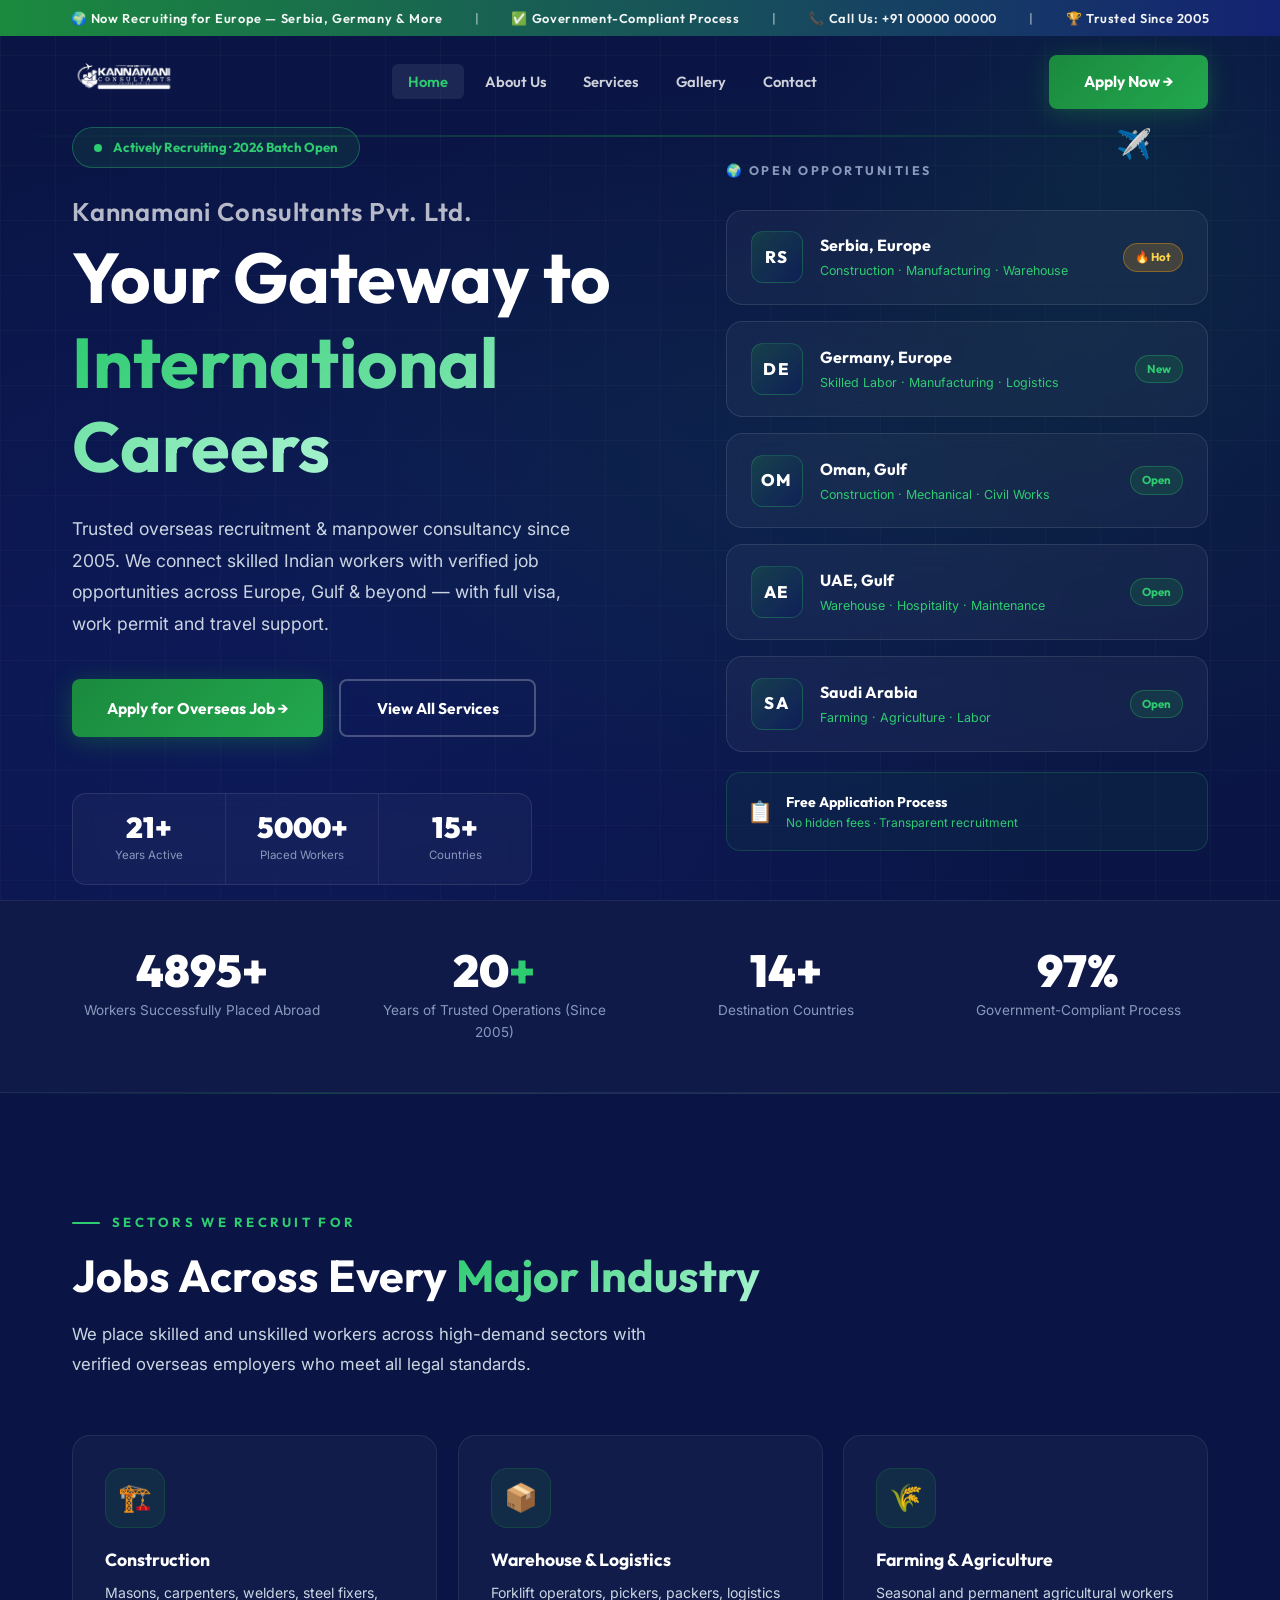
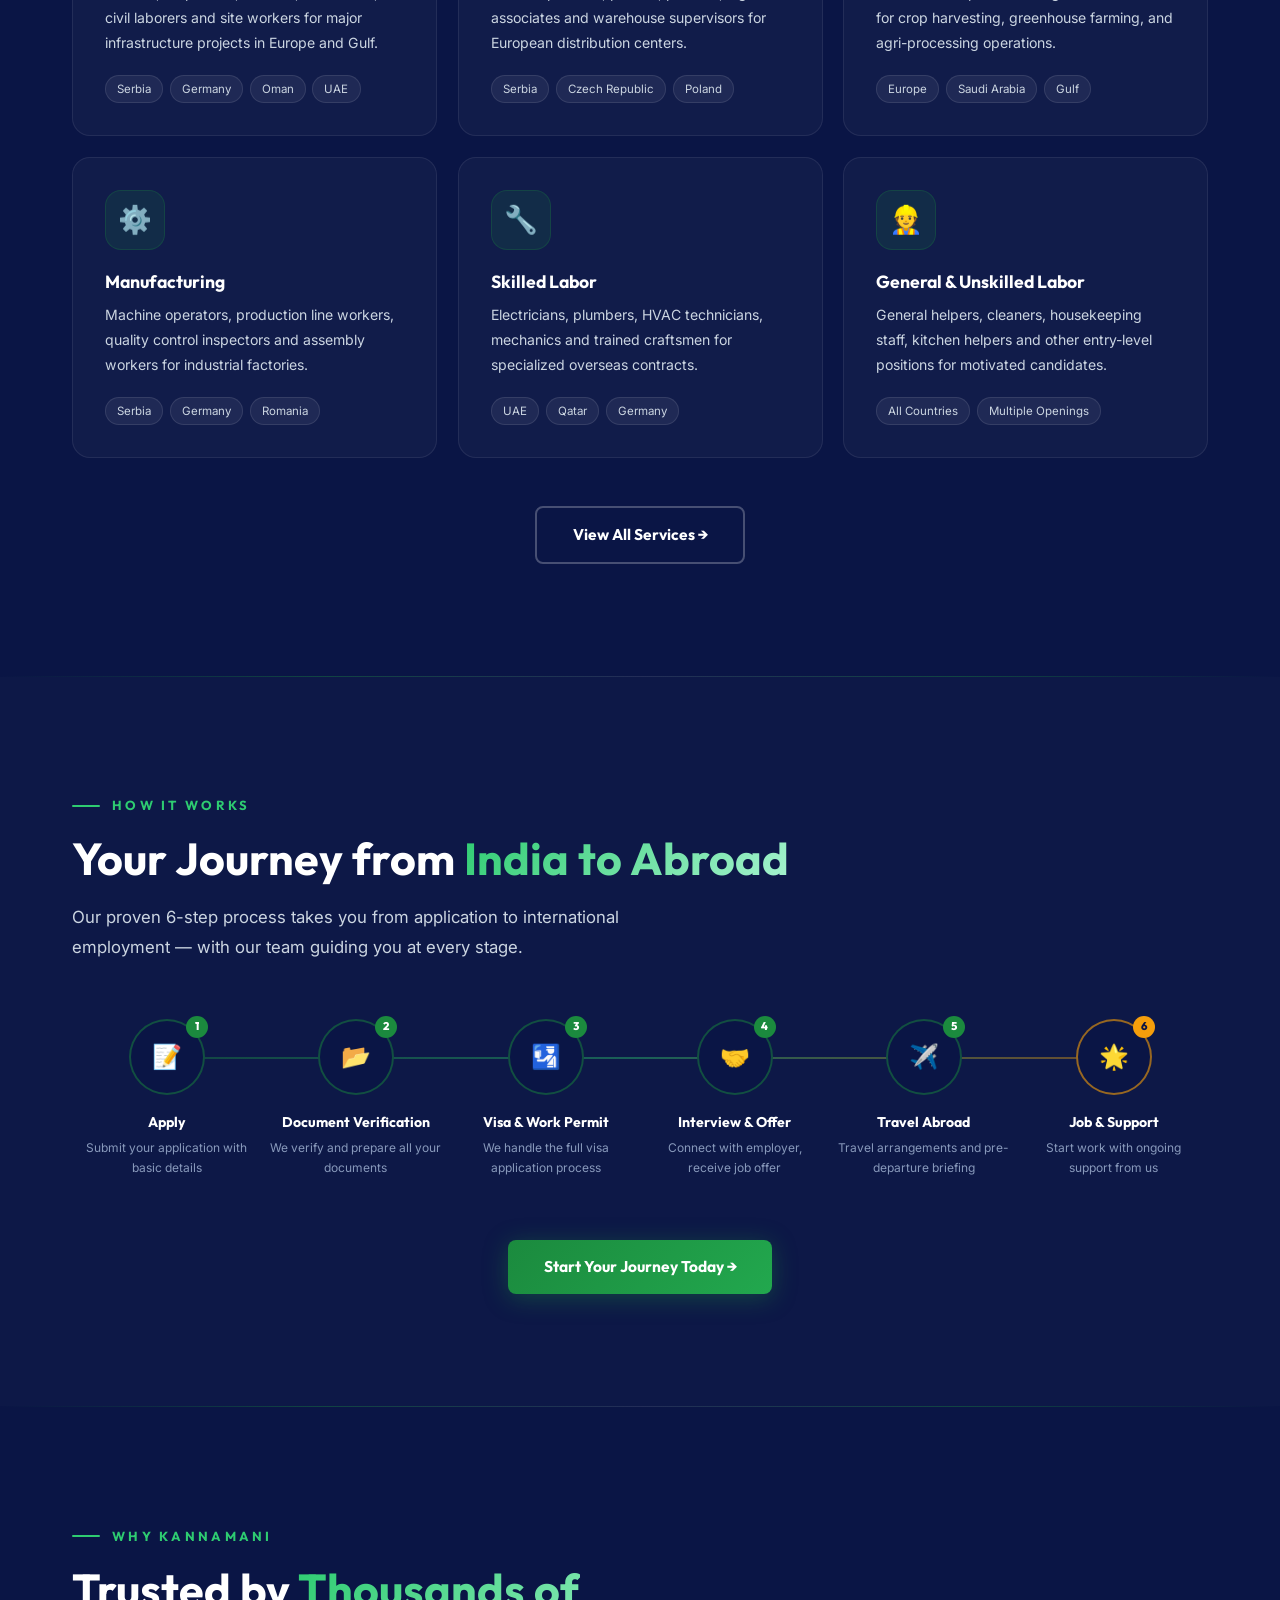
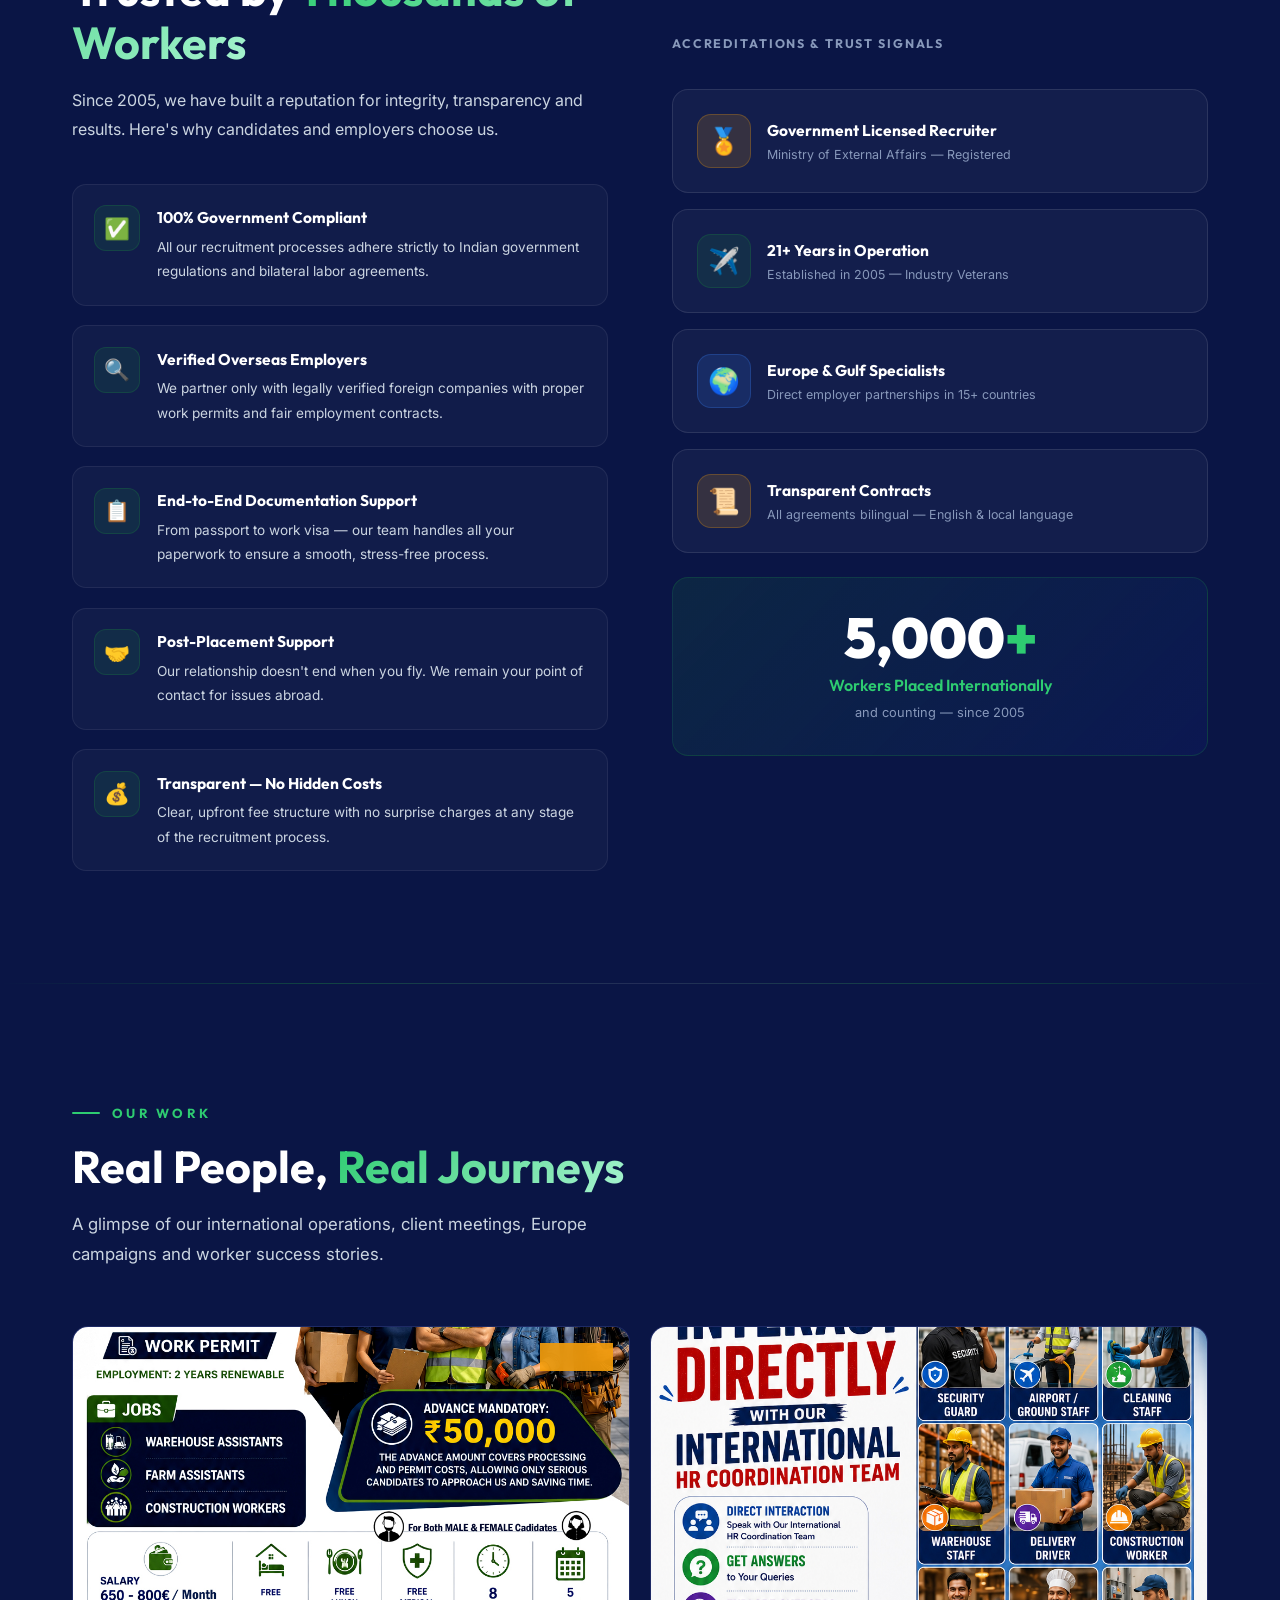
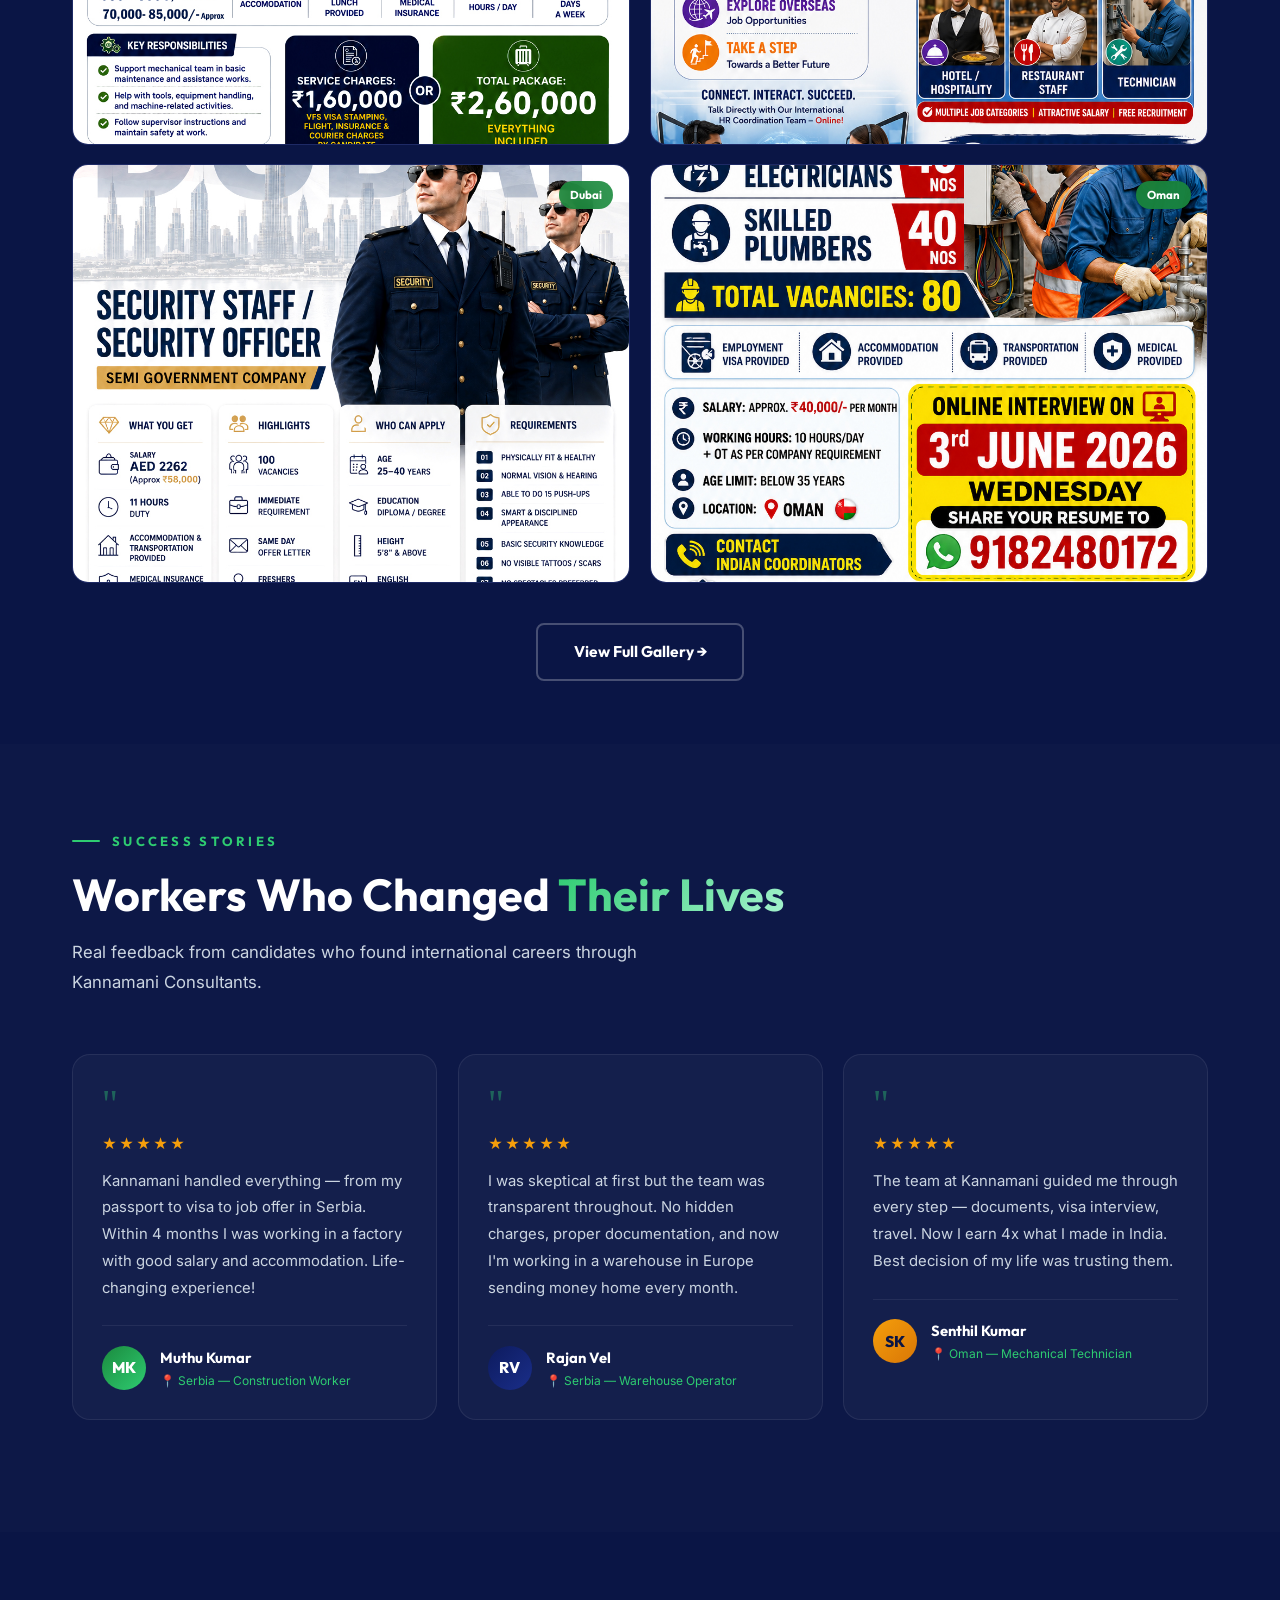
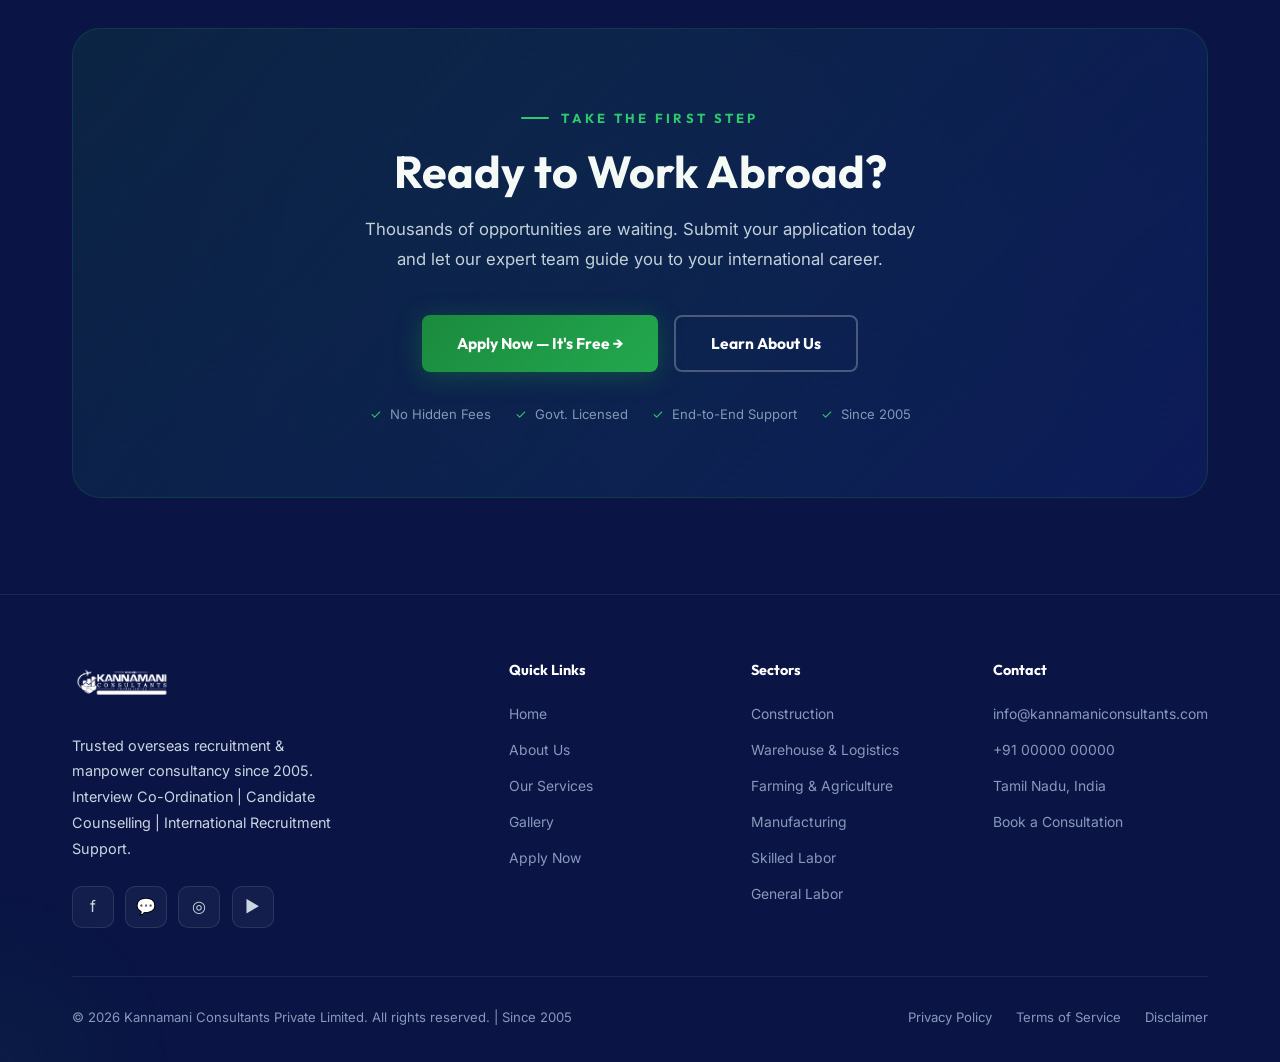
==== commit 8378955a: "Fix logo, rebuild gallery & contact pages, fix layout bugs" ====
--- a/index.html
+++ b/index.html
@@ -103,7 +103,7 @@
           <div style="font-family:var(--font-heading);font-size:0.78rem;font-weight:700;color:var(--text-muted);text-transform:uppercase;letter-spacing:0.2em;margin-bottom:0.8rem;">🌍 Open Opportunities</div>
 
           <div class="destination-card">
-            <div class="dest-flag">🇷🇸</div>
+            <div class="dest-flag">RS</div>
             <div>
               <div class="dest-country">Serbia, Europe</div>
               <div class="dest-jobs">Construction · Manufacturing · Warehouse</div>
@@ -112,7 +112,7 @@
           </div>
 
           <div class="destination-card">
-            <div class="dest-flag">🇩🇪</div>
+            <div class="dest-flag">DE</div>
             <div>
               <div class="dest-country">Germany, Europe</div>
               <div class="dest-jobs">Skilled Labor · Manufacturing · Logistics</div>
@@ -121,7 +121,7 @@
           </div>
 
           <div class="destination-card">
-            <div class="dest-flag">🇴🇲</div>
+            <div class="dest-flag">OM</div>
             <div>
               <div class="dest-country">Oman, Gulf</div>
               <div class="dest-jobs">Construction · Mechanical · Civil Works</div>
@@ -130,7 +130,7 @@
           </div>
 
           <div class="destination-card">
-            <div class="dest-flag">🇦🇪</div>
+            <div class="dest-flag">AE</div>
             <div>
               <div class="dest-country">UAE, Gulf</div>
               <div class="dest-jobs">Warehouse · Hospitality · Maintenance</div>
@@ -139,7 +139,7 @@
           </div>
 
           <div class="destination-card">
-            <div class="dest-flag">🇸🇦</div>
+            <div class="dest-flag">SA</div>
             <div>
               <div class="dest-country">Saudi Arabia</div>
               <div class="dest-jobs">Farming · Agriculture · Labor</div>
@@ -434,8 +434,8 @@
       <h2 class="section-title reveal">Real People, <span class="highlight">Real Journeys</span></h2>
       <p class="section-subtitle reveal reveal-delay-1">A glimpse of our international operations, client meetings, Europe campaigns and worker success stories.</p>
 
-      <div class="gallery-grid">
-        <div class="gallery-item wide reveal" data-category="europe">
+      <div class="gallery-grid" style="grid-template-columns:repeat(2,1fr);">
+        <div class="gallery-item reveal" data-category="europe">
           <img src="serebi an eurp 1.jpg" alt="Serbia Europe Campaign" loading="lazy">
           <div class="gal-badge hot">🔥 Serbia</div>
           <div class="gallery-overlay">
@@ -501,7 +501,7 @@
             <div class="testi-avatar" style="background:linear-gradient(135deg,#1B8A3E,#2ECC71);">MK</div>
             <div>
               <div class="testi-name">Muthu Kumar</div>
-              <div class="testi-origin">🇷🇸 Serbia — Construction Worker</div>
+              <div class="testi-origin">📍 Serbia — Construction Worker</div>
             </div>
           </div>
         </div>
@@ -510,11 +510,11 @@
           <div class="testi-quote">"</div>
           <div class="testi-stars">★★★★★</div>
           <p class="testi-text">I was skeptical at first but the team was transparent throughout. No hidden charges, proper documentation, and now I'm working in a warehouse in Europe sending money home every month.</p>
-          <div class="testi-avatar" style="background:linear-gradient(135deg,#0D1B5E,#1A2E8A);">RV</div>
           <div class="testi-author">
-            <div style="margin-left:0;">
+            <div class="testi-avatar" style="background:linear-gradient(135deg,#0D1B5E,#1A2E8A);">RV</div>
+            <div>
               <div class="testi-name">Rajan Vel</div>
-              <div class="testi-origin">🇷🇸 Serbia — Warehouse Operator</div>
+              <div class="testi-origin">📍 Serbia — Warehouse Operator</div>
             </div>
           </div>
         </div>
@@ -527,7 +527,7 @@
             <div class="testi-avatar" style="background:linear-gradient(135deg,#F59E0B,#D97706);color:#0A1545;">SK</div>
             <div>
               <div class="testi-name">Senthil Kumar</div>
-              <div class="testi-origin">🇴🇲 Oman — Mechanical Technician</div>
+              <div class="testi-origin">📍 Oman — Mechanical Technician</div>
             </div>
           </div>
         </div>
--- a/css/style.css
+++ b/css/style.css
@@ -32,6 +32,7 @@
   --transition: all 0.35s cubic-bezier(0.4, 0, 0.2, 1);
   --font-heading: 'Outfit', sans-serif;
   --font-body: 'Inter', sans-serif;
+  --topbar-h: 36px;
 }
 
 *, *::before, *::after { margin: 0; padding: 0; box-sizing: border-box; }
@@ -175,7 +176,7 @@
    ============================================= */
 .navbar {
   position: fixed;
-  top: 0; left: 0; right: 0;
+  top: var(--topbar-h); left: 0; right: 0;
   z-index: 1000;
   padding: 1rem 0;
   transition: var(--transition);
@@ -246,22 +247,30 @@
 
 /* Top announcement bar */
 .top-bar {
+  position: fixed;
+  top: 0; left: 0; right: 0;
+  z-index: 1001;
+  height: var(--topbar-h);
+  display: flex;
+  align-items: center;
+  justify-content: center;
   background: linear-gradient(90deg, var(--green), var(--navy-mid), var(--green));
   background-size: 200% 100%;
   animation: barFlow 6s linear infinite;
-  padding: 0.5rem 0;
   font-family: var(--font-heading);
   font-size: 0.8rem;
   font-weight: 600;
   text-align: center;
   color: rgba(255,255,255,0.95);
   letter-spacing: 0.05em;
+  white-space: nowrap;
+  overflow: hidden;
 }
 @keyframes barFlow {
   0% { background-position: 0% 0%; }
   100% { background-position: 200% 0%; }
 }
-.top-bar span { margin: 0 1.5rem; }
+.top-bar span { margin: 0 1rem; }
 .top-bar .sep { opacity: 0.5; }
 
 /* =============================================
@@ -273,7 +282,7 @@
   align-items: center;
   position: relative;
   overflow: hidden;
-  padding-top: 6rem;
+  padding-top: 7rem;
 }
 
 .hero-bg {
@@ -420,14 +429,19 @@
   transform: translateX(-5px);
 }
 .dest-flag {
-  font-size: 2.2rem;
+  font-family: var(--font-heading);
+  font-size: 1.05rem;
+  font-weight: 800;
+  letter-spacing: 0.08em;
+  color: var(--white);
   flex-shrink: 0;
   width: 52px;
   height: 52px;
   display: flex;
   align-items: center;
   justify-content: center;
-  background: rgba(255,255,255,0.06);
+  background: linear-gradient(135deg, rgba(27,138,62,0.25), rgba(13,27,94,0.6));
+  border: 1px solid rgba(46,204,113,0.25);
   border-radius: 12px;
 }
 .dest-country {
@@ -1087,3 +1101,132 @@
   gap: 2.5rem; z-index: 999;
 }
 .nav-mobile-open .nav-links a { font-size: 1.6rem; }
+
+/* =============================================
+   GALLERY FILTERS (gallery page)
+   ============================================= */
+.gallery-filters {
+  display: flex;
+  flex-wrap: wrap;
+  gap: 0.7rem;
+  justify-content: center;
+  margin-bottom: 3rem;
+}
+.filter-btn {
+  font-family: var(--font-heading);
+  font-weight: 600;
+  font-size: 0.88rem;
+  color: var(--gray-light);
+  background: rgba(255,255,255,0.04);
+  border: 1px solid rgba(255,255,255,0.12);
+  border-radius: 50px;
+  padding: 0.6rem 1.4rem;
+  cursor: pointer;
+  transition: var(--transition);
+}
+.filter-btn:hover {
+  color: var(--white);
+  border-color: rgba(46,204,113,0.4);
+  background: rgba(27,138,62,0.1);
+}
+.filter-btn.active {
+  color: var(--white);
+  background: linear-gradient(135deg, var(--green), var(--green-mid));
+  border-color: transparent;
+  box-shadow: 0 6px 20px rgba(27,138,62,0.35);
+}
+
+/* =============================================
+   FAQ ACCORDION (contact page)
+   ============================================= */
+.faq-item {
+  background: rgba(255,255,255,0.03);
+  border: 1px solid rgba(255,255,255,0.08);
+  border-radius: 14px;
+  overflow: hidden;
+  transition: var(--transition);
+}
+.faq-item:hover { border-color: rgba(27,138,62,0.25); }
+.faq-q {
+  display: flex;
+  justify-content: space-between;
+  align-items: center;
+  gap: 1rem;
+  padding: 1.3rem 1.5rem;
+  cursor: pointer;
+  font-family: var(--font-heading);
+  font-weight: 700;
+  font-size: 1rem;
+  color: var(--white);
+}
+.faq-icon {
+  color: var(--green-light);
+  font-size: 1.5rem;
+  font-weight: 400;
+  flex-shrink: 0;
+  transition: transform 0.3s ease;
+}
+.faq-a {
+  display: none;
+  padding: 0 1.5rem 1.4rem;
+  font-size: 0.92rem;
+  color: var(--gray-light);
+  line-height: 1.8;
+}
+
+/* =============================================
+   ANIMATION POLISH
+   ============================================= */
+.reveal {
+  transition: opacity 0.8s cubic-bezier(0.22, 1, 0.36, 1),
+              transform 0.8s cubic-bezier(0.22, 1, 0.36, 1);
+  will-change: opacity, transform;
+}
+
+/* Button shine sweep on hover */
+.btn::after {
+  content: '';
+  position: absolute;
+  top: 0;
+  left: -120%;
+  width: 70%;
+  height: 100%;
+  background: linear-gradient(120deg, transparent, rgba(255,255,255,0.28), transparent);
+  transform: skewX(-20deg);
+  transition: left 0.6s ease;
+  pointer-events: none;
+}
+.btn:hover::after { left: 130%; }
+
+/* Smooth lazy image fade-in */
+.gallery-item img { opacity: 1; }
+
+/* Gentle float for the live badge dot already pulses; add hero glow ease */
+.hero-glow { transition: transform 0.2s ease-out; }
+
+/* =============================================
+   RESPONSIVE — top announcement bar
+   ============================================= */
+@media (max-width: 1024px) {
+  .top-bar span:nth-child(6),
+  .top-bar span:nth-child(7) { display: none; }
+}
+@media (max-width: 768px) {
+  .top-bar { font-size: 0.72rem; }
+  .top-bar span:nth-child(2),
+  .top-bar span:nth-child(3),
+  .top-bar span:nth-child(4) { display: none; }
+}
+
+/* =============================================
+   ACCESSIBILITY — reduced motion
+   ============================================= */
+@media (prefers-reduced-motion: reduce) {
+  *, *::before, *::after {
+    animation-duration: 0.001ms !important;
+    animation-iteration-count: 1 !important;
+    transition-duration: 0.001ms !important;
+    scroll-behavior: auto !important;
+  }
+  .reveal { opacity: 1 !important; transform: none !important; }
+}
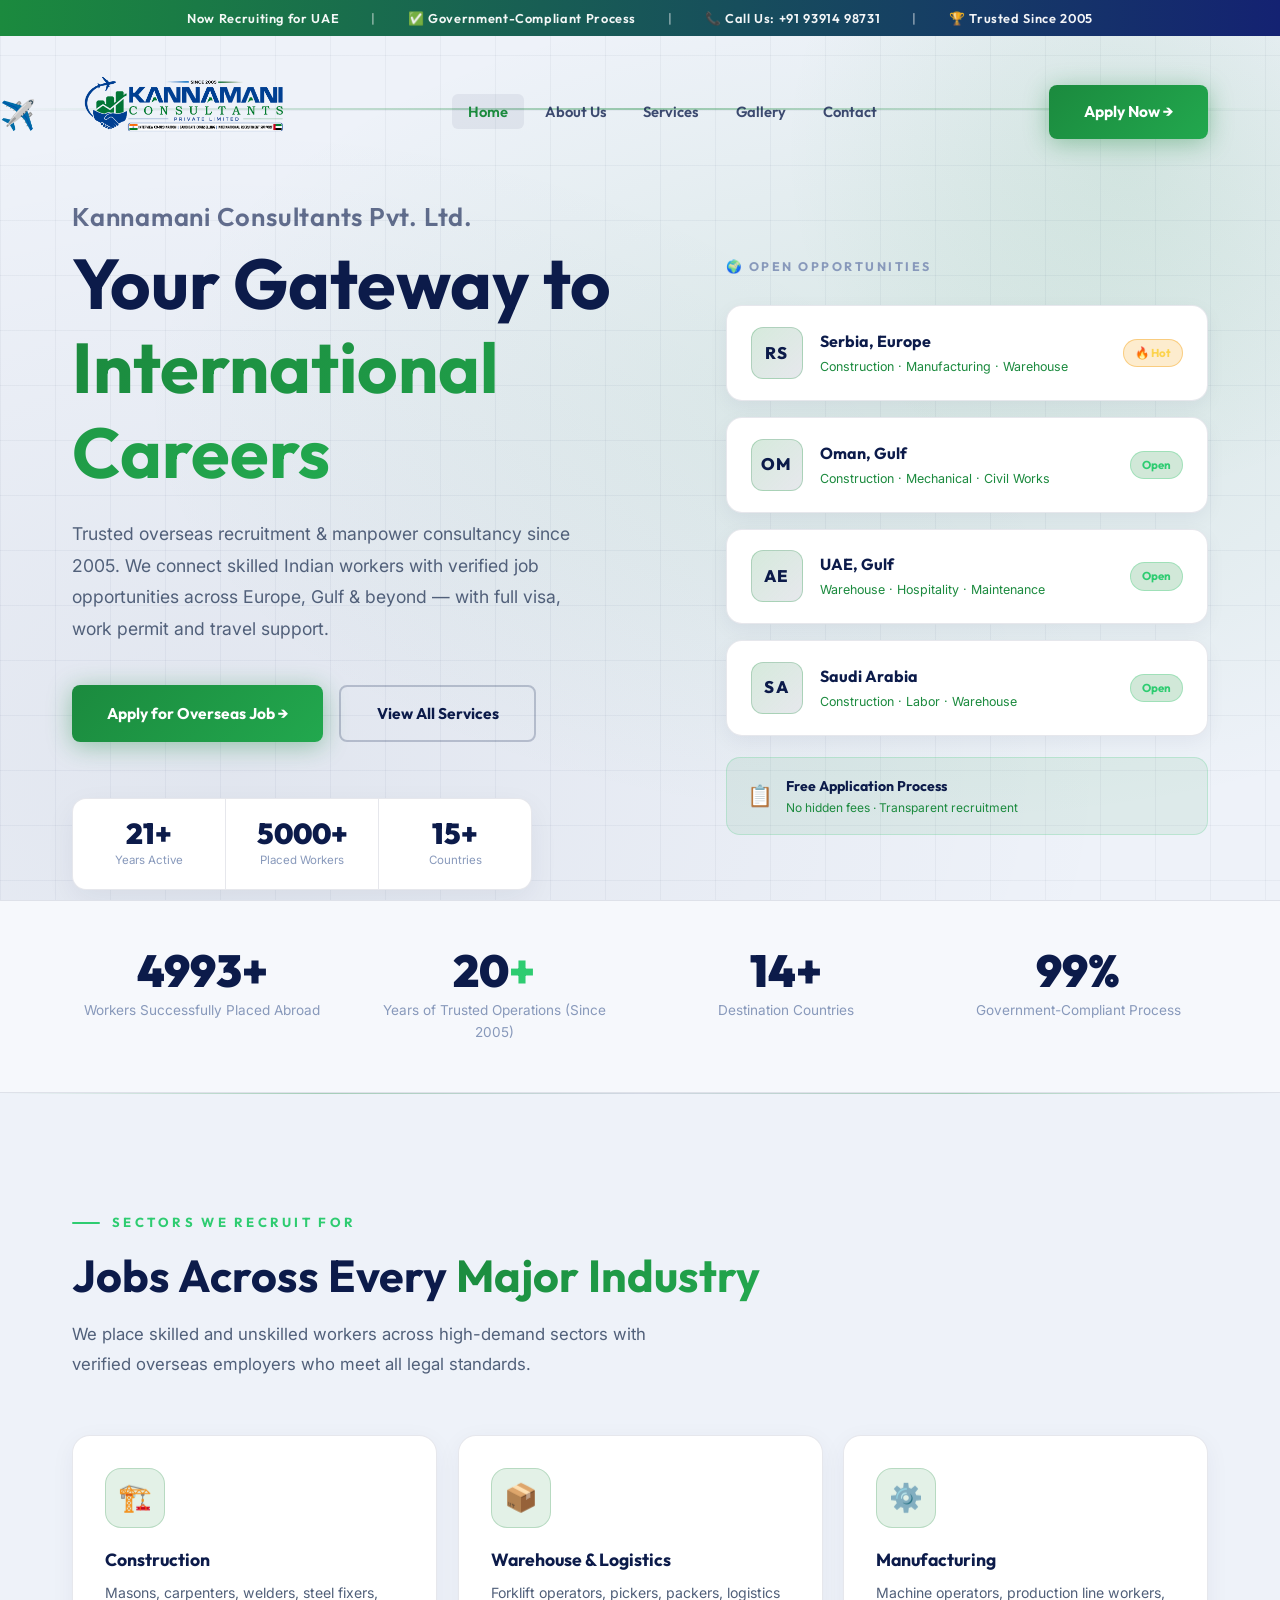
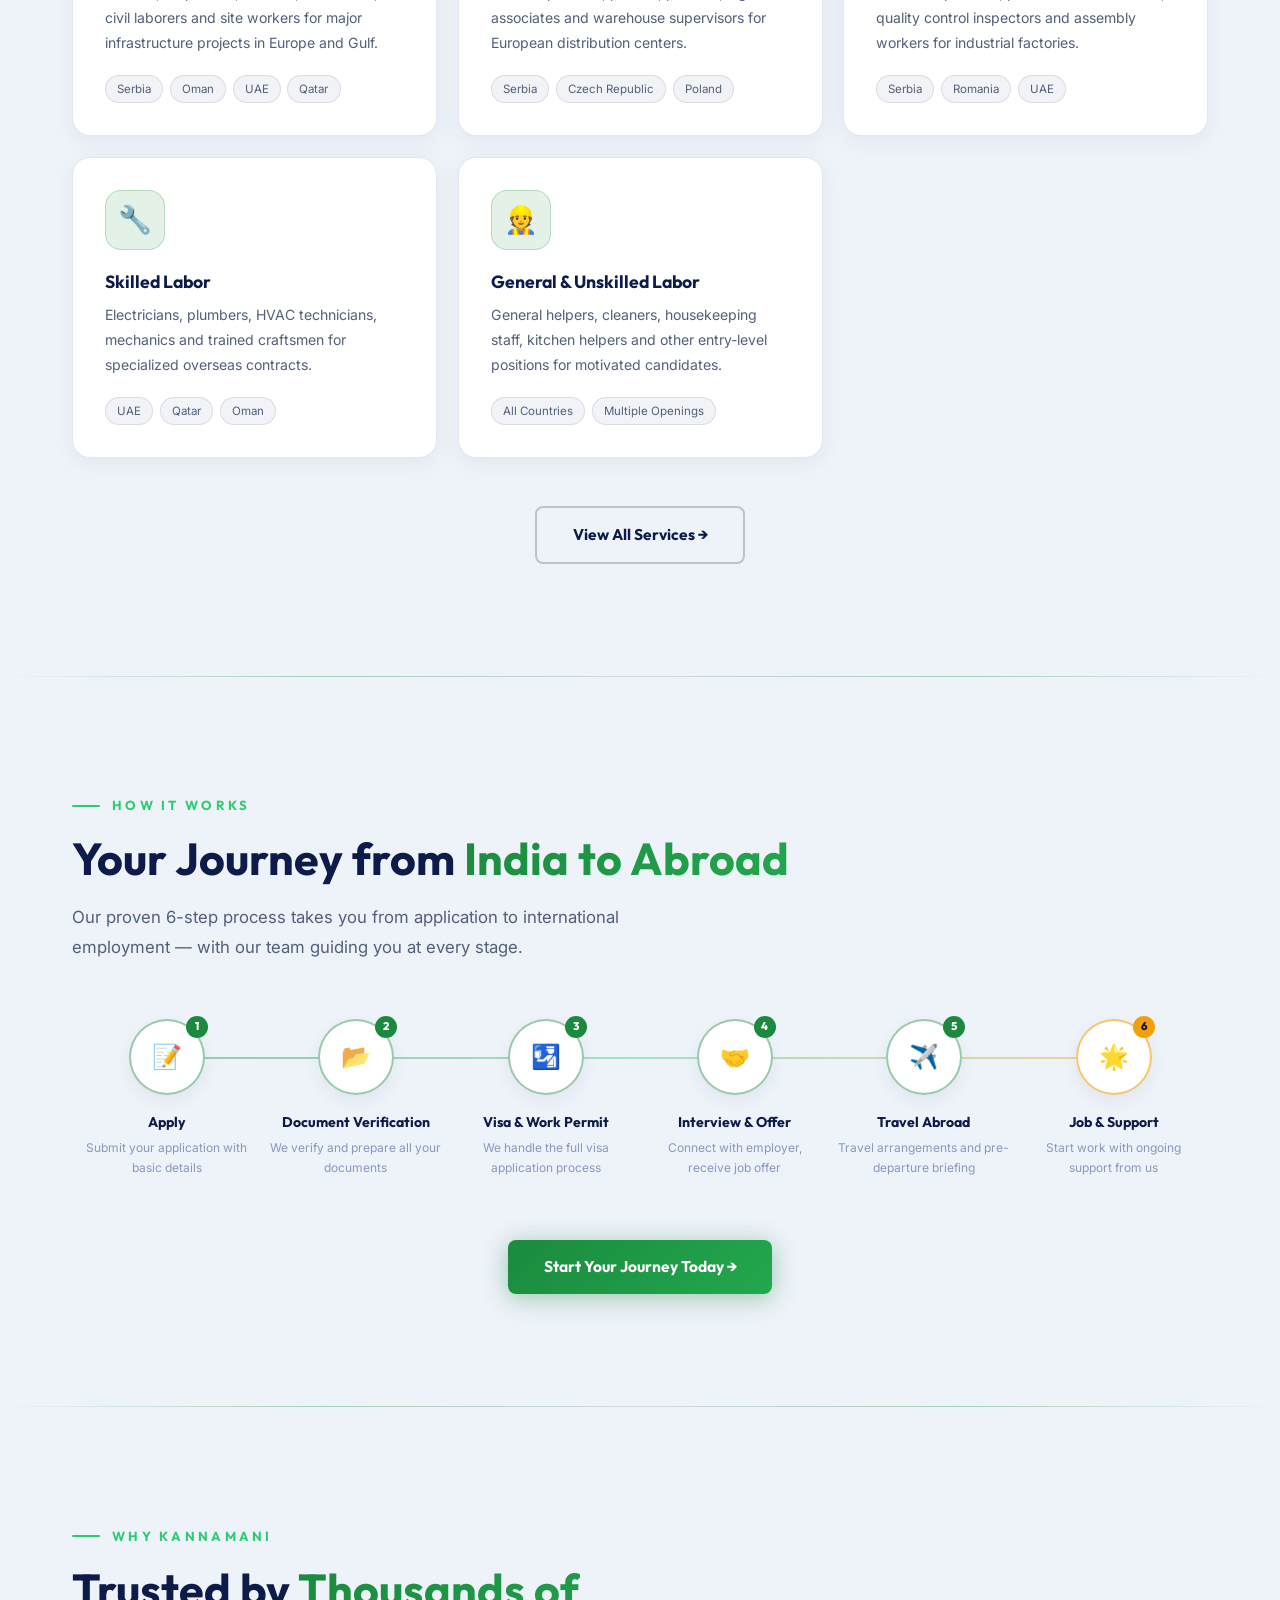
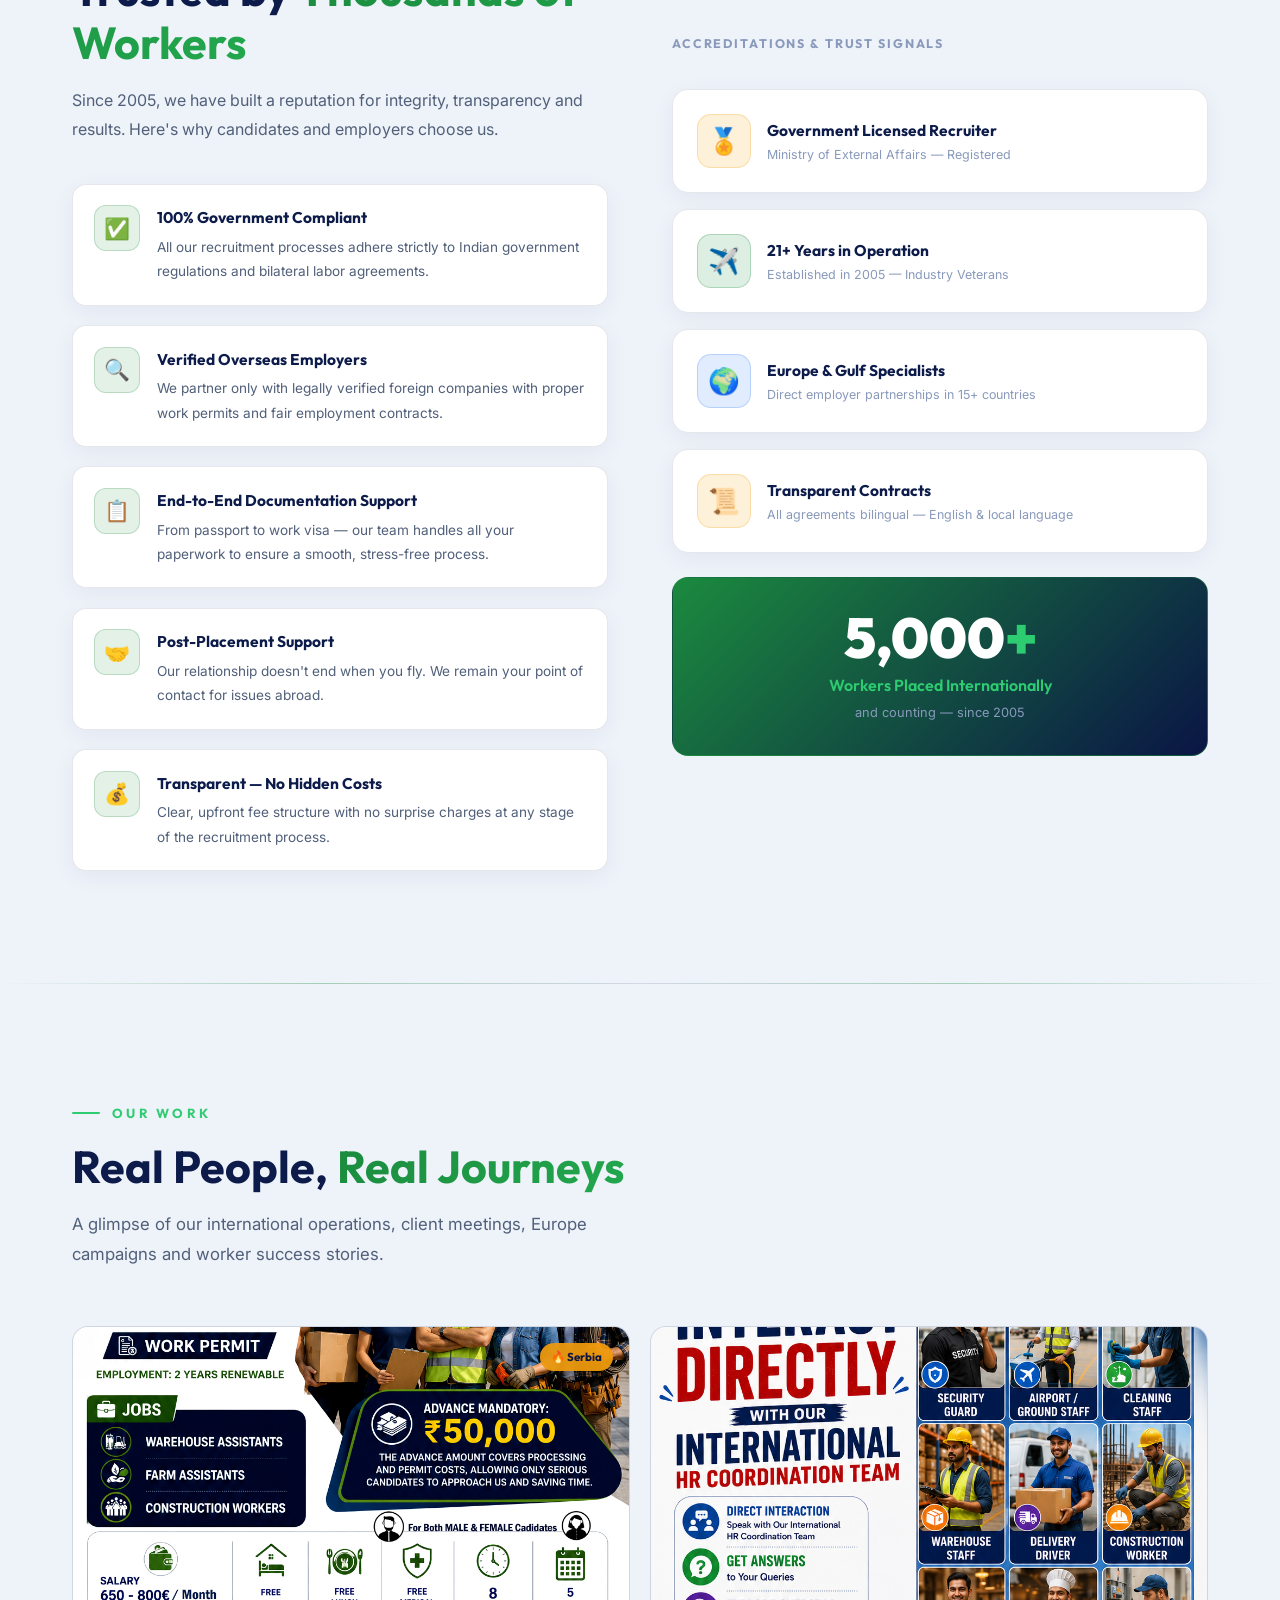
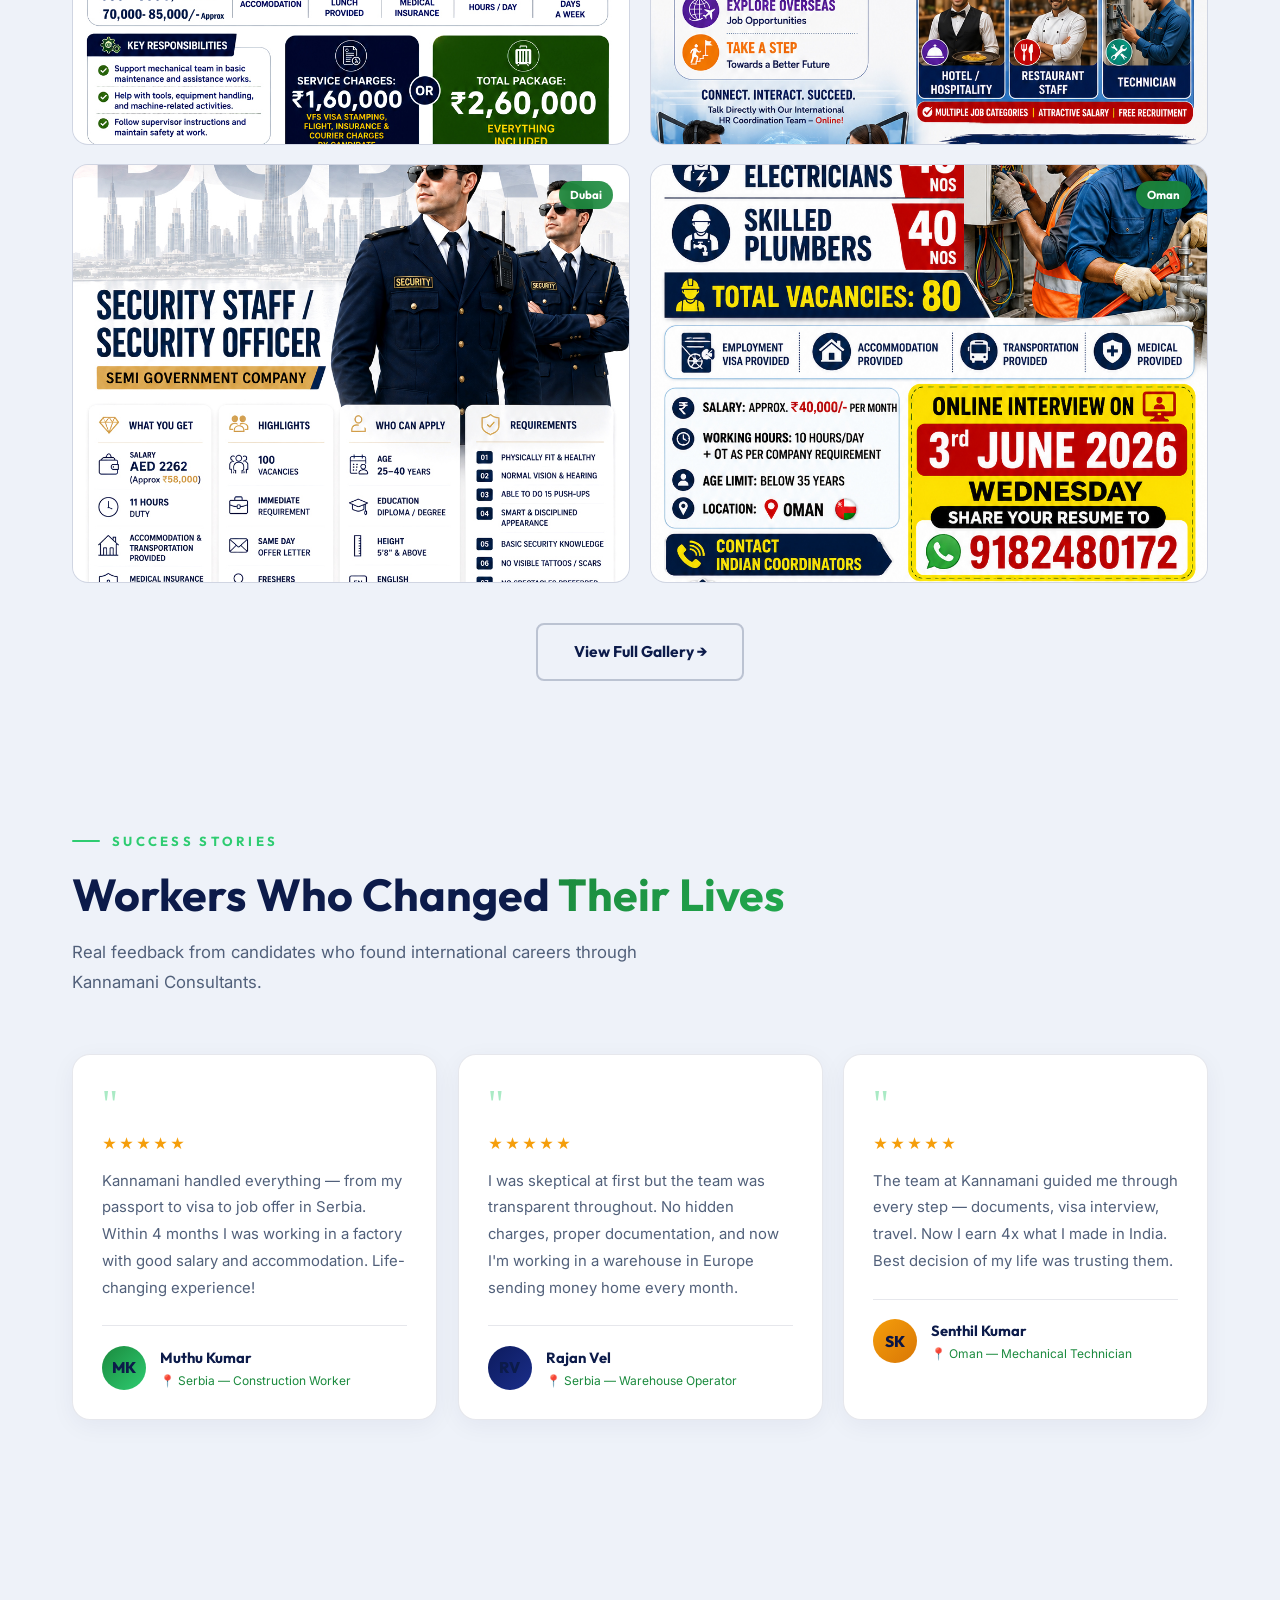
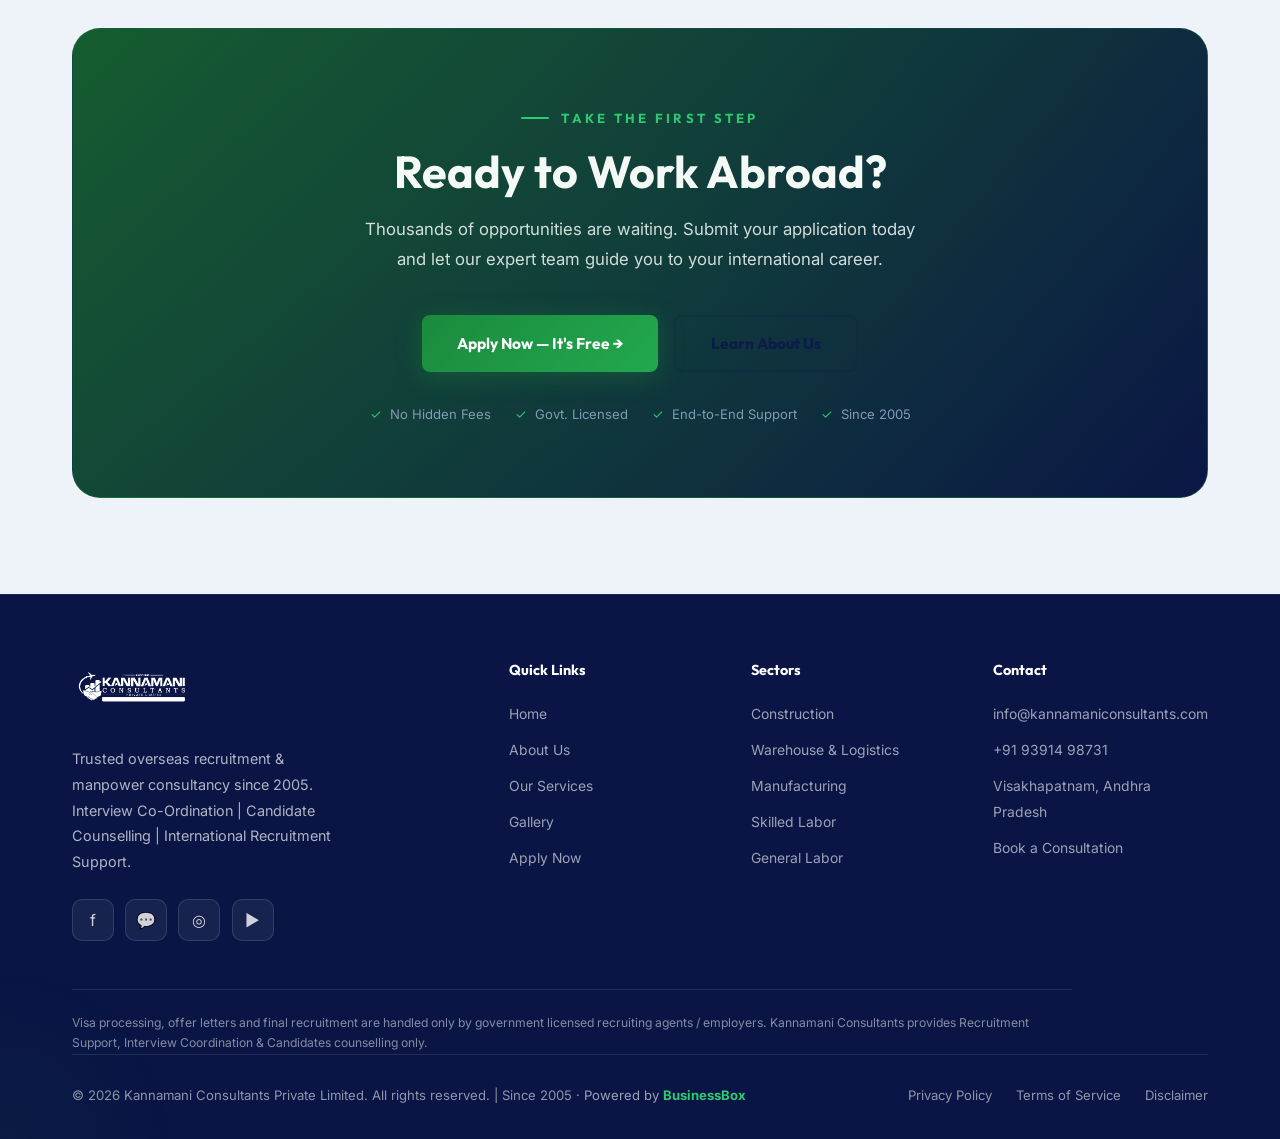
==== commit ff84d6a6: "Light theme, UAE focus, SEO/AIO, plane animation, footer disclaimer + many edits" ====
--- a/index.html
+++ b/index.html
@@ -4,8 +4,50 @@
   <meta charset="UTF-8">
   <meta name="viewport" content="width=device-width, initial-scale=1.0">
   <title>Kannamani Consultants Pvt Ltd — International Recruitment & Manpower</title>
-  <meta name="description" content="Kannamani Consultants Private Limited — Trusted overseas recruitment & manpower consultancy since 2005. Jobs in Europe, Gulf & beyond. Work permits, visa processing, international placements.">
+  <meta name="description" content="Kannamani Consultants Private Limited — trusted overseas recruitment & manpower consultancy since 2005, based in Visakhapatnam. Jobs in UAE, Gulf & Europe with work permits, visa processing & international placements.">
+  <meta name="keywords" content="overseas recruitment, UAE jobs from India, Gulf jobs, manpower consultancy, work visa, work permit, Visakhapatnam recruitment agency, international jobs, Kannamani Consultants">
+  <meta name="author" content="Kannamani Consultants Private Limited">
+  <meta name="robots" content="index, follow, max-image-preview:large">
+  <meta name="theme-color" content="#0A1545">
+  <link rel="canonical" href="https://kannamani.vercel.app/index.html">
+  <link rel="icon" type="image/png" href="Icon.png">
+  <link rel="apple-touch-icon" href="Icon.png">
+  <meta property="og:type" content="website">
+  <meta property="og:site_name" content="Kannamani Consultants Private Limited">
+  <meta property="og:title" content="Kannamani Consultants — International Recruitment & Manpower, Since 2005">
+  <meta property="og:description" content="Government-compliant overseas recruitment for UAE, Gulf & Europe. Visa, work permit & full travel support. Based in Visakhapatnam, Andhra Pradesh.">
+  <meta property="og:url" content="https://kannamani.vercel.app/index.html">
+  <meta property="og:image" content="https://kannamani.vercel.app/Kannamani%20logo.png">
+  <meta name="twitter:card" content="summary_large_image">
+  <meta name="twitter:title" content="Kannamani Consultants — International Recruitment & Manpower">
+  <meta name="twitter:description" content="Trusted overseas recruitment since 2005. Jobs in UAE, Gulf & Europe with full visa and work permit support.">
+  <meta name="twitter:image" content="https://kannamani.vercel.app/Kannamani%20logo.png">
+  <script>try{if(sessionStorage.getItem('kc_seen'))document.documentElement.classList.add('skip-loader');}catch(e){}</script>
   <link rel="stylesheet" href="css/style.css">
+  <script type="application/ld+json">
+  {
+    "@context": "https://schema.org",
+    "@type": "EmploymentAgency",
+    "name": "Kannamani Consultants Private Limited",
+    "alternateName": "Kannamani Consultants",
+    "url": "https://kannamani.vercel.app/",
+    "logo": "https://kannamani.vercel.app/Kannamani%20logo.png",
+    "image": "https://kannamani.vercel.app/Kannamani%20logo.png",
+    "description": "Government-compliant overseas recruitment and manpower consultancy since 2005. Placing skilled and unskilled Indian workers in UAE, Gulf and Europe with full visa, work permit and travel support.",
+    "foundingDate": "2005",
+    "telephone": "+91 93914 98731",
+    "email": "info@kannamaniconsultants.com",
+    "address": {
+      "@type": "PostalAddress",
+      "addressLocality": "Visakhapatnam",
+      "addressRegion": "Andhra Pradesh",
+      "addressCountry": "IN"
+    },
+    "areaServed": ["United Arab Emirates", "Oman", "Saudi Arabia", "Qatar", "Serbia", "Europe"],
+    "knowsAbout": ["Overseas recruitment", "Work visa processing", "Work permits", "Construction jobs", "Warehouse and logistics jobs", "Manufacturing jobs", "Skilled labor recruitment"],
+    "slogan": "Your Gateway to International Careers"
+  }
+  </script>
 </head>
 <body>
 
@@ -21,11 +63,11 @@
 
   <!-- TOP ANNOUNCEMENT BAR -->
   <div class="top-bar">
-    <span>🌍 Now Recruiting for Europe — Serbia, Germany & More</span>
+    <span>Now Recruiting for UAE</span>
     <span class="sep">|</span>
     <span>✅ Government-Compliant Process</span>
     <span class="sep">|</span>
-    <span>📞 Call Us: +91 00000 00000</span>
+    <span>📞 Call Us: +91 93914 98731</span>
     <span class="sep">|</span>
     <span>🏆 Trusted Since 2005</span>
   </div>
@@ -66,14 +108,10 @@
     <div class="container">
       <div class="hero-content">
         <div class="hero-left">
-          <div class="hero-badge">
-            <div class="live-dot"></div>
-            Actively Recruiting · 2026 Batch Open
-          </div>
           <h1 class="hero-title">
             <span class="company-name">Kannamani Consultants Pvt. Ltd.</span>
             Your Gateway to<br>
-            <span style="background:linear-gradient(135deg,#2ECC71,#A7F3D0);-webkit-background-clip:text;-webkit-text-fill-color:transparent;background-clip:text;">International Careers</span>
+            <span style="background:linear-gradient(135deg,#1B8A3E,#22A84E);-webkit-background-clip:text;-webkit-text-fill-color:transparent;background-clip:text;">International Careers</span>
           </h1>
           <p class="hero-desc">
             Trusted overseas recruitment & manpower consultancy since 2005. We connect skilled Indian workers with verified job opportunities across Europe, Gulf & beyond — with full visa, work permit and travel support.
@@ -112,15 +150,6 @@
           </div>
 
           <div class="destination-card">
-            <div class="dest-flag">DE</div>
-            <div>
-              <div class="dest-country">Germany, Europe</div>
-              <div class="dest-jobs">Skilled Labor · Manufacturing · Logistics</div>
-            </div>
-            <div class="dest-tag">New</div>
-          </div>
-
-          <div class="destination-card">
             <div class="dest-flag">OM</div>
             <div>
               <div class="dest-country">Oman, Gulf</div>
@@ -142,7 +171,7 @@
             <div class="dest-flag">SA</div>
             <div>
               <div class="dest-country">Saudi Arabia</div>
-              <div class="dest-jobs">Farming · Agriculture · Labor</div>
+              <div class="dest-jobs">Construction · Labor · Warehouse</div>
             </div>
             <div class="dest-tag">Open</div>
           </div>
@@ -150,8 +179,8 @@
           <div style="background:rgba(27,138,62,0.08);border:1px solid rgba(46,204,113,0.2);border-radius:14px;padding:1.1rem 1.3rem;display:flex;align-items:center;gap:0.8rem;margin-top:0.3rem;">
             <span style="font-size:1.3rem;">📋</span>
             <div>
-              <div style="font-family:var(--font-heading);font-weight:700;font-size:0.88rem;color:var(--white);">Free Application Process</div>
-              <div style="font-size:0.75rem;color:var(--green-light);">No hidden fees · Transparent recruitment</div>
+              <div style="font-family:var(--font-heading);font-weight:700;font-size:0.88rem;color:var(--ink);">Free Application Process</div>
+              <div style="font-size:0.75rem;color:var(--green);">No hidden fees · Transparent recruitment</div>
             </div>
           </div>
         </div>
@@ -199,7 +228,7 @@
           <h3>Construction</h3>
           <p>Masons, carpenters, welders, steel fixers, civil laborers and site workers for major infrastructure projects in Europe and Gulf.</p>
           <div class="sector-tags">
-            <span class="stag">Serbia</span><span class="stag">Germany</span><span class="stag">Oman</span><span class="stag">UAE</span>
+            <span class="stag">Serbia</span><span class="stag">Oman</span><span class="stag">UAE</span><span class="stag">Qatar</span>
           </div>
         </div>
 
@@ -212,21 +241,12 @@
           </div>
         </div>
 
-        <div class="sector-card reveal reveal-delay-3" id="sector-farming">
-          <div class="sector-icon">🌾</div>
-          <h3>Farming & Agriculture</h3>
-          <p>Seasonal and permanent agricultural workers for crop harvesting, greenhouse farming, and agri-processing operations.</p>
-          <div class="sector-tags">
-            <span class="stag">Europe</span><span class="stag">Saudi Arabia</span><span class="stag">Gulf</span>
-          </div>
-        </div>
-
         <div class="sector-card reveal reveal-delay-1" id="sector-manufacturing">
           <div class="sector-icon">⚙️</div>
           <h3>Manufacturing</h3>
           <p>Machine operators, production line workers, quality control inspectors and assembly workers for industrial factories.</p>
           <div class="sector-tags">
-            <span class="stag">Serbia</span><span class="stag">Germany</span><span class="stag">Romania</span>
+            <span class="stag">Serbia</span><span class="stag">Romania</span><span class="stag">UAE</span>
           </div>
         </div>
 
@@ -235,7 +255,7 @@
           <h3>Skilled Labor</h3>
           <p>Electricians, plumbers, HVAC technicians, mechanics and trained craftsmen for specialized overseas contracts.</p>
           <div class="sector-tags">
-            <span class="stag">UAE</span><span class="stag">Qatar</span><span class="stag">Germany</span>
+            <span class="stag">UAE</span><span class="stag">Qatar</span><span class="stag">Oman</span>
           </div>
         </div>
 
@@ -415,7 +435,7 @@
           </div>
 
           <!-- Big stat -->
-          <div style="background:linear-gradient(135deg,rgba(27,138,62,0.15),rgba(13,27,94,0.5));border:1px solid rgba(27,138,62,0.25);border-radius:16px;padding:2rem;text-align:center;margin-top:0.5rem;">
+          <div style="background:linear-gradient(135deg,#1B8A3E,#0A1545);border:1px solid rgba(27,138,62,0.4);border-radius:16px;padding:2rem;text-align:center;margin-top:0.5rem;">
             <div style="font-family:var(--font-heading);font-size:3.5rem;font-weight:900;color:var(--white);line-height:1;">5,000<span style="color:var(--green-light);">+</span></div>
             <div style="font-family:var(--font-heading);font-weight:600;color:var(--green-light);font-size:1rem;margin-top:0.4rem;">Workers Placed Internationally</div>
             <div style="font-size:0.8rem;color:var(--text-muted);margin-top:0.3rem;">and counting — since 2005</div>
@@ -596,7 +616,6 @@
           <ul class="footer-links">
             <li><a href="services.html#construction">Construction</a></li>
             <li><a href="services.html#warehouse">Warehouse & Logistics</a></li>
-            <li><a href="services.html#farming">Farming & Agriculture</a></li>
             <li><a href="services.html#manufacturing">Manufacturing</a></li>
             <li><a href="services.html#skilled">Skilled Labor</a></li>
             <li><a href="services.html#general">General Labor</a></li>
@@ -606,14 +625,17 @@
           <div class="footer-heading">Contact</div>
           <ul class="footer-links">
             <li><a href="mailto:info@kannamaniconsultants.com">info@kannamaniconsultants.com</a></li>
-            <li><a href="tel:+910000000000">+91 00000 00000</a></li>
-            <li><a href="#">Tamil Nadu, India</a></li>
+            <li><a href="tel:+919391498731">+91 93914 98731</a></li>
+            <li><a href="#">Visakhapatnam, Andhra Pradesh</a></li>
             <li><a href="contact.html">Book a Consultation</a></li>
           </ul>
         </div>
       </div>
+      <div class="footer-disclaimer">
+        Visa processing, offer letters and final recruitment are handled only by government licensed recruiting agents / employers. Kannamani Consultants provides Recruitment Support, Interview Coordination &amp; Candidates counselling only.
+      </div>
       <div class="footer-bottom">
-        <p>© 2026 Kannamani Consultants Private Limited. All rights reserved. | Since 2005</p>
+        <p>© 2026 Kannamani Consultants Private Limited. All rights reserved. | Since 2005 <span class="powered-by">· Powered by <b>BusinessBox</b></span></p>
         <div class="footer-bottom-links">
           <a href="#">Privacy Policy</a>
           <a href="#">Terms of Service</a>
--- a/css/style.css
+++ b/css/style.css
@@ -197,13 +197,13 @@
 }
 
 .nav-logo img {
-  height: 52px;
+  height: 112px;
   width: auto;
   object-fit: contain;
   filter: brightness(0) invert(1);
   transition: var(--transition);
 }
-.navbar.scrolled .nav-logo img { height: 44px; }
+.navbar.scrolled .nav-logo img { height: 78px; }
 
 .nav-links {
   display: flex;
@@ -282,7 +282,7 @@
   align-items: center;
   position: relative;
   overflow: hidden;
-  padding-top: 7rem;
+  padding-top: 12rem;
 }
 
 .hero-bg {
@@ -899,7 +899,7 @@
    PAGE HERO (inner pages)
    ============================================= */
 .page-hero {
-  padding: 10rem 0 5rem;
+  padding: 12rem 0 5rem;
   position: relative;
   overflow: hidden;
   text-align: center;
@@ -966,9 +966,9 @@
   margin-bottom: 3rem;
 }
 .footer-logo img {
-  height: 50px;
+  height: 60px;
   filter: brightness(0) invert(1);
-  margin-bottom: 1rem;
+  margin-bottom: 1.2rem;
 }
 .footer-brand p { font-size: 0.9rem; max-width: 270px; margin-bottom: 1.5rem; }
 .footer-heading {
@@ -1026,7 +1026,7 @@
 }
 #loader.hidden { opacity: 0; visibility: hidden; }
 .loader-content { text-align: center; }
-.loader-logo-wrap img { height: 60px; filter: brightness(0) invert(1); margin-bottom: 1.5rem; }
+.loader-logo-wrap img { height: 76px; filter: brightness(0) invert(1); margin-bottom: 1.5rem; }
 .loader-bar { width: 180px; height: 3px; background: rgba(255,255,255,0.1); border-radius: 2px; overflow: hidden; margin: 0 auto; }
 .loader-progress { height: 100%; width: 0; background: linear-gradient(90deg, var(--green), var(--green-light)); border-radius: 2px; animation: loadProgress 1.3s ease forwards; }
 @keyframes loadProgress { to { width: 100%; } }
@@ -1230,3 +1230,167 @@
   }
   .reveal { opacity: 1 !important; transform: none !important; }
 }
+
+/* =====================================================
+   LIGHT THEME — almost-white premium redesign
+   ===================================================== */
+:root{
+  --bg: #EEF2F9;
+  --bg-soft: #F6F8FC;
+  --surface: #FFFFFF;
+  --ink: #0C1B4A;
+  --ink-soft: #51607A;
+  --line: rgba(12,27,74,0.10);
+}
+body{ background: var(--bg); color: var(--ink); }
+p{ color: var(--ink-soft); }
+::selection{ background: rgba(27,138,62,0.18); }
+::-webkit-scrollbar-track{ background: var(--bg); }
+
+/* Navbar */
+.nav-logo img{ filter: none; }
+.hamburger span{ background: var(--ink); }
+.nav-links a{ color: rgba(12,27,74,0.78); }
+.nav-links a:hover, .nav-links a.active{ background: rgba(12,27,74,0.06); color: var(--ink); }
+.nav-links a.active{ color: var(--green); }
+.navbar.scrolled{
+  background: rgba(255,255,255,0.92);
+  border-bottom: 1px solid var(--line);
+  box-shadow: 0 6px 28px rgba(12,27,74,0.08);
+}
+.nav-mobile-open .nav-links{ background: rgba(255,255,255,0.98); }
+.nav-mobile-open .nav-links a{ color: var(--ink); }
+
+/* Hero (light) */
+.hero-bg{
+  background: radial-gradient(ellipse at 72% 45%, rgba(27,138,62,0.10) 0%, transparent 60%),
+             radial-gradient(ellipse at 18% 85%, rgba(12,27,74,0.06) 0%, transparent 60%);
+}
+.hero-grid, .page-hero-grid{
+  background-image:
+    linear-gradient(rgba(12,27,74,0.045) 1px, transparent 1px),
+    linear-gradient(90deg, rgba(12,27,74,0.045) 1px, transparent 1px);
+}
+.hero-glow{ background: radial-gradient(circle, rgba(27,138,62,0.10) 0%, transparent 70%); }
+.hero-title .company-name{ color: rgba(12,27,74,0.62); }
+.hero-stats{ background: var(--surface); border-color: var(--line); box-shadow: 0 10px 30px rgba(12,27,74,0.06); }
+.hero-stat{ border-right-color: var(--line); }
+.hero-stat-num{ color: var(--ink); }
+
+/* Destination cards */
+.destination-card{ background: var(--surface); border-color: var(--line); box-shadow: 0 6px 20px rgba(12,27,74,0.05); }
+.destination-card:hover{ background: #F2FBF5; border-color: rgba(27,138,62,0.4); }
+.dest-flag{ background: linear-gradient(135deg, rgba(27,138,62,0.18), rgba(12,27,74,0.10)); border-color: rgba(27,138,62,0.25); color: var(--ink); }
+.dest-country{ color: var(--ink); }
+.dest-jobs{ color: var(--green); }
+
+/* Headings highlight */
+.section-title .highlight{ background: linear-gradient(135deg, var(--green), var(--green-mid)); -webkit-background-clip:text; background-clip:text; -webkit-text-fill-color:transparent; }
+
+/* Cards */
+.sector-card,.why-item,.cert-card,.testi-card{
+  background: var(--surface); border-color: var(--line);
+  box-shadow: 0 6px 24px rgba(12,27,74,0.05);
+}
+.sector-card:hover,.why-item:hover{ background:#F2FBF5; border-color: rgba(27,138,62,0.35); }
+.cert-card:hover{ background:#FFF8EC; }
+.sector-card h3, .why-item-title, .cert-title, .testi-name{ color: var(--ink); }
+.stag{ background: rgba(12,27,74,0.05); border-color: var(--line); color: var(--ink-soft); }
+.sector-icon, .why-icon{ background: rgba(27,138,62,0.12); border-color: rgba(27,138,62,0.22); }
+.testi-text{ color: var(--ink-soft); }
+.testi-origin{ color: var(--green); }
+.testi-author{ border-top-color: var(--line); }
+
+/* Journey / stats */
+.step-circle{ background: var(--surface); border-color: rgba(27,138,62,0.45); box-shadow: 0 6px 18px rgba(12,27,74,0.06); }
+.step-label{ color: var(--ink); }
+.stats-bar{ background: var(--bg-soft); border-top:1px solid var(--line); border-bottom:1px solid var(--line); }
+.stat-big{ color: var(--ink); }
+
+/* Gallery */
+.gallery-item{ background:#E6EBF4; border-color: var(--line); }
+.filter-btn{ background: var(--surface); border-color: var(--line); color: var(--ink-soft); }
+.filter-btn:hover{ background:#F2FBF5; color: var(--ink); }
+
+/* Contact / forms */
+.ci{ background: var(--surface); border-color: var(--line); box-shadow:0 4px 16px rgba(12,27,74,0.05); }
+.ci-val{ color: var(--ink); }
+.ci-icon{ background: rgba(27,138,62,0.12); border-color: rgba(27,138,62,0.22); }
+.soc-btn{ background: var(--surface); border-color: var(--line); color: var(--ink-soft); }
+.form-wrap{ background: var(--surface); border-color: var(--line); box-shadow: 0 12px 40px rgba(12,27,74,0.08); }
+.form-wrap h3{ color: var(--ink); }
+.form-group label{ color: var(--ink-soft); }
+.form-group input,.form-group textarea,.form-group select{ background:#F6F8FC; border-color: var(--line); color: var(--ink); }
+.form-group input::placeholder,.form-group textarea::placeholder{ color:#9aa6bd; }
+.form-group input:focus,.form-group textarea:focus,.form-group select:focus{ background:#fff; }
+.form-group select option{ background:#fff; color: var(--ink); }
+.faq-q{ color: var(--ink); }
+
+/* Buttons */
+.btn-outline{ color: var(--ink); border-color: rgba(12,27,74,0.22); }
+.btn-outline:hover{ color: var(--green); border-color: var(--green); }
+
+/* CTA — premium dark band */
+.cta-card{ background: linear-gradient(135deg, #165C30, #0A1545); border-color: rgba(27,138,62,0.35); }
+.cta-card h2{ color:#fff; }
+.cta-card p{ color: rgba(255,255,255,0.85); }
+
+/* Divider */
+.gradient-divider{ background: linear-gradient(90deg, transparent, rgba(27,138,62,0.35), rgba(12,27,74,0.12), rgba(27,138,62,0.35), transparent); }
+
+/* Footer stays dark navy for contrast */
+footer{ background: #0A1545; }
+footer p, .footer-brand p{ color: rgba(255,255,255,0.68); }
+.footer-heading{ color:#fff; }
+.footer-links a{ color: rgba(255,255,255,0.6); }
+.footer-links a:hover{ color: var(--green-light); }
+.footer-bottom{ border-top-color: rgba(255,255,255,0.1); }
+.footer-bottom p, .footer-bottom-links a{ color: rgba(255,255,255,0.55); }
+.footer-logo img{ filter: brightness(0) invert(1); }
+footer .soc-btn{ background: rgba(255,255,255,0.06); border-color: rgba(255,255,255,0.12); color: rgba(255,255,255,0.8); }
+footer .soc-btn:hover{ background: rgba(27,138,62,0.28); color:#fff; }
+
+/* Footer disclaimer + tagline */
+.footer-disclaimer{
+  border-top: 1px solid rgba(255,255,255,0.1);
+  margin-top: 1rem; padding-top: 1.4rem;
+  font-size: 0.76rem; line-height: 1.7;
+  color: rgba(255,255,255,0.5); max-width: 1000px;
+}
+.powered-by{ color: rgba(255,255,255,0.6); }
+.powered-by b{ color: var(--green-light); font-weight: 700; }
+
+/* Loader — light + once per session */
+#loader{ background: var(--bg); }
+.loader-logo-wrap img{ filter: none; }
+.loader-bar{ background: rgba(12,27,74,0.12); }
+.skip-loader #loader{ display: none !important; }
+
+/* =========== PLANE flies left → right =========== */
+.plane-path{ top: 12%; }
+.plane-icon{ left: 0; right: auto; top: -16px; animation: flyAcross 16s linear infinite; }
+@keyframes flyAcross{
+  0%   { transform: translateX(-14vw) translateY(0)     rotate(20deg); opacity: 0; }
+  6%   { opacity: 1; }
+  50%  { transform: translateX(50vw)  translateY(-14px) rotate(20deg); }
+  94%  { opacity: 1; }
+  100% { transform: translateX(114vw) translateY(0)     rotate(20deg); opacity: 0; }
+}
+
+/* =========== MOBILE OPTIMIZATION =========== */
+@media (max-width: 768px){
+  .nav-logo img{ height: 58px; }
+  .navbar.scrolled .nav-logo img{ height: 50px; }
+  .hero{ padding-top: 8.5rem; }
+  .page-hero{ padding: 8.5rem 0 4rem; }
+  .hero-stats{ max-width: 100%; }
+  .container{ padding: 0 1.2rem; }
+  .cta-card h2{ font-size: 1.7rem; }
+}
+@media (max-width: 480px){
+  .nav-logo img{ height: 50px; }
+  .navbar.scrolled .nav-logo img{ height: 44px; }
+  .hero-stat-num{ font-size: 1.45rem; }
+  .top-bar{ font-size: 0.68rem; }
+  .section{ padding: 4.5rem 0; }
+}
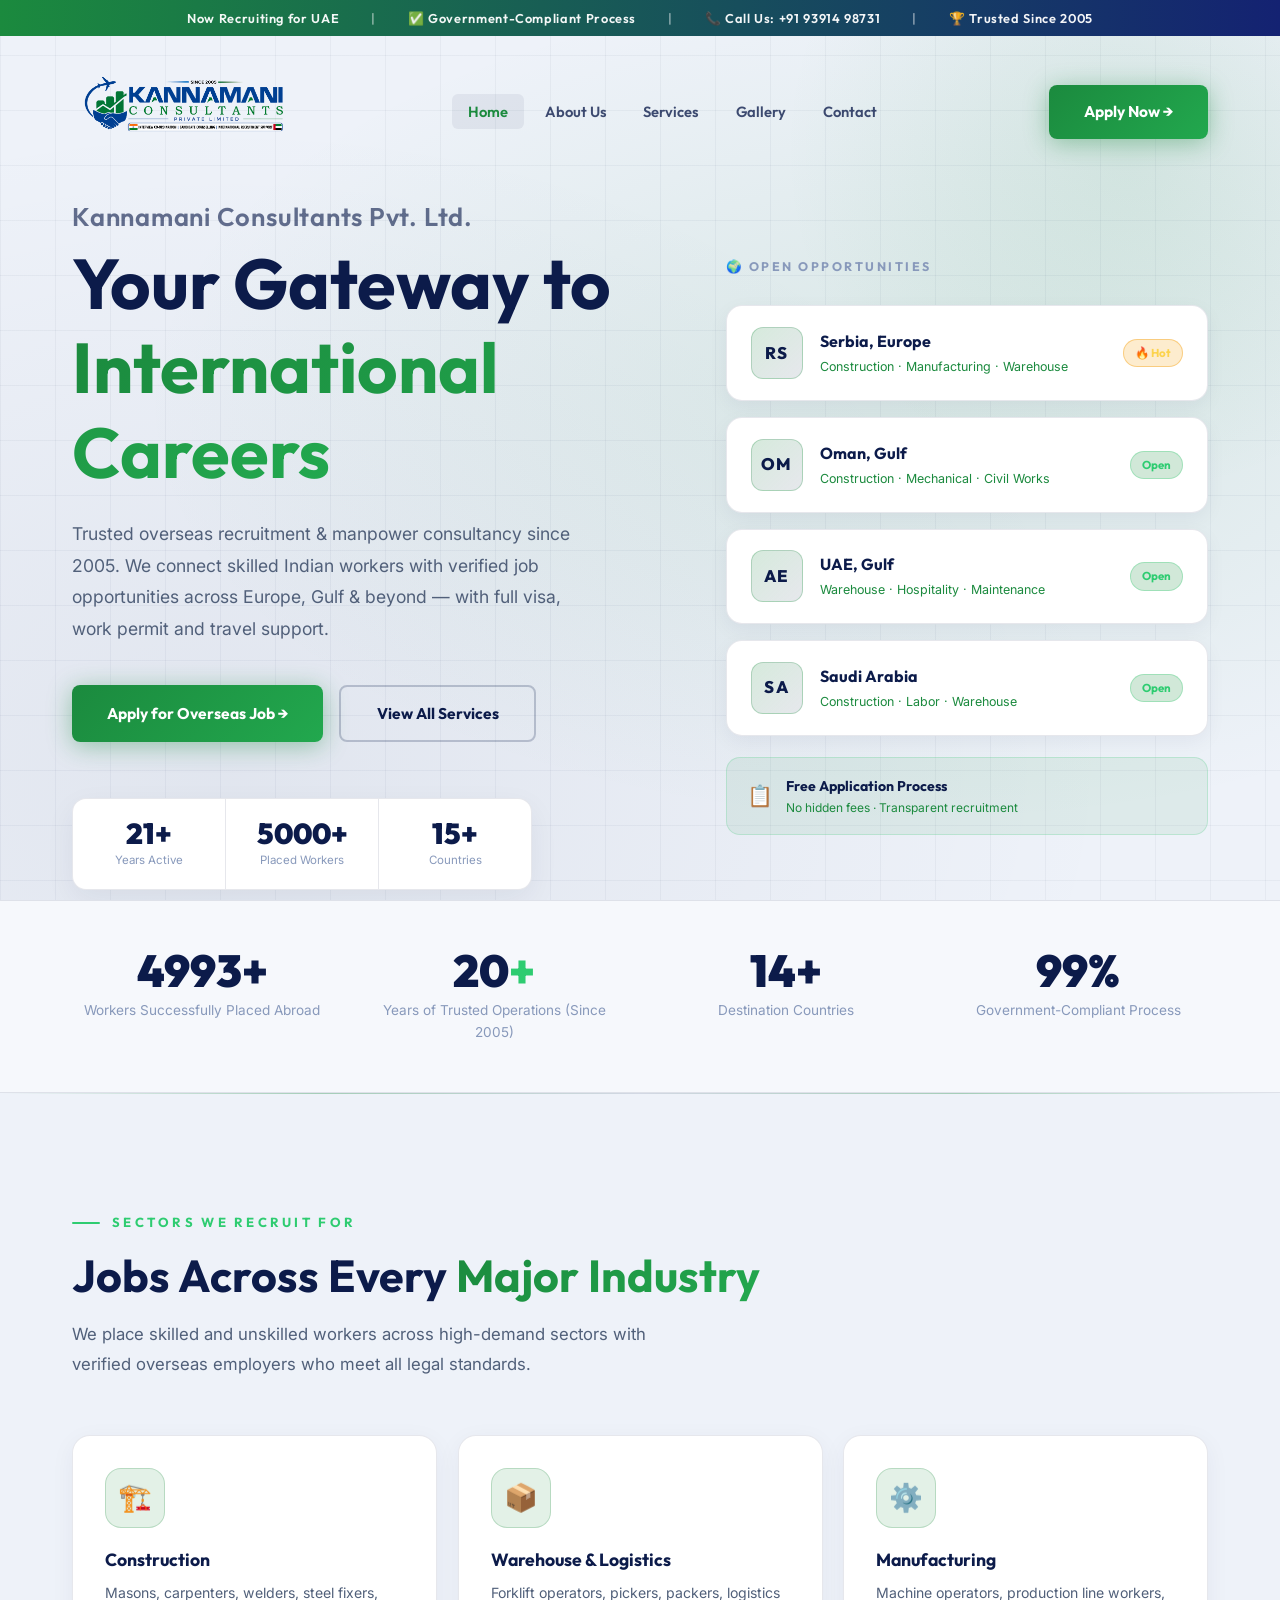
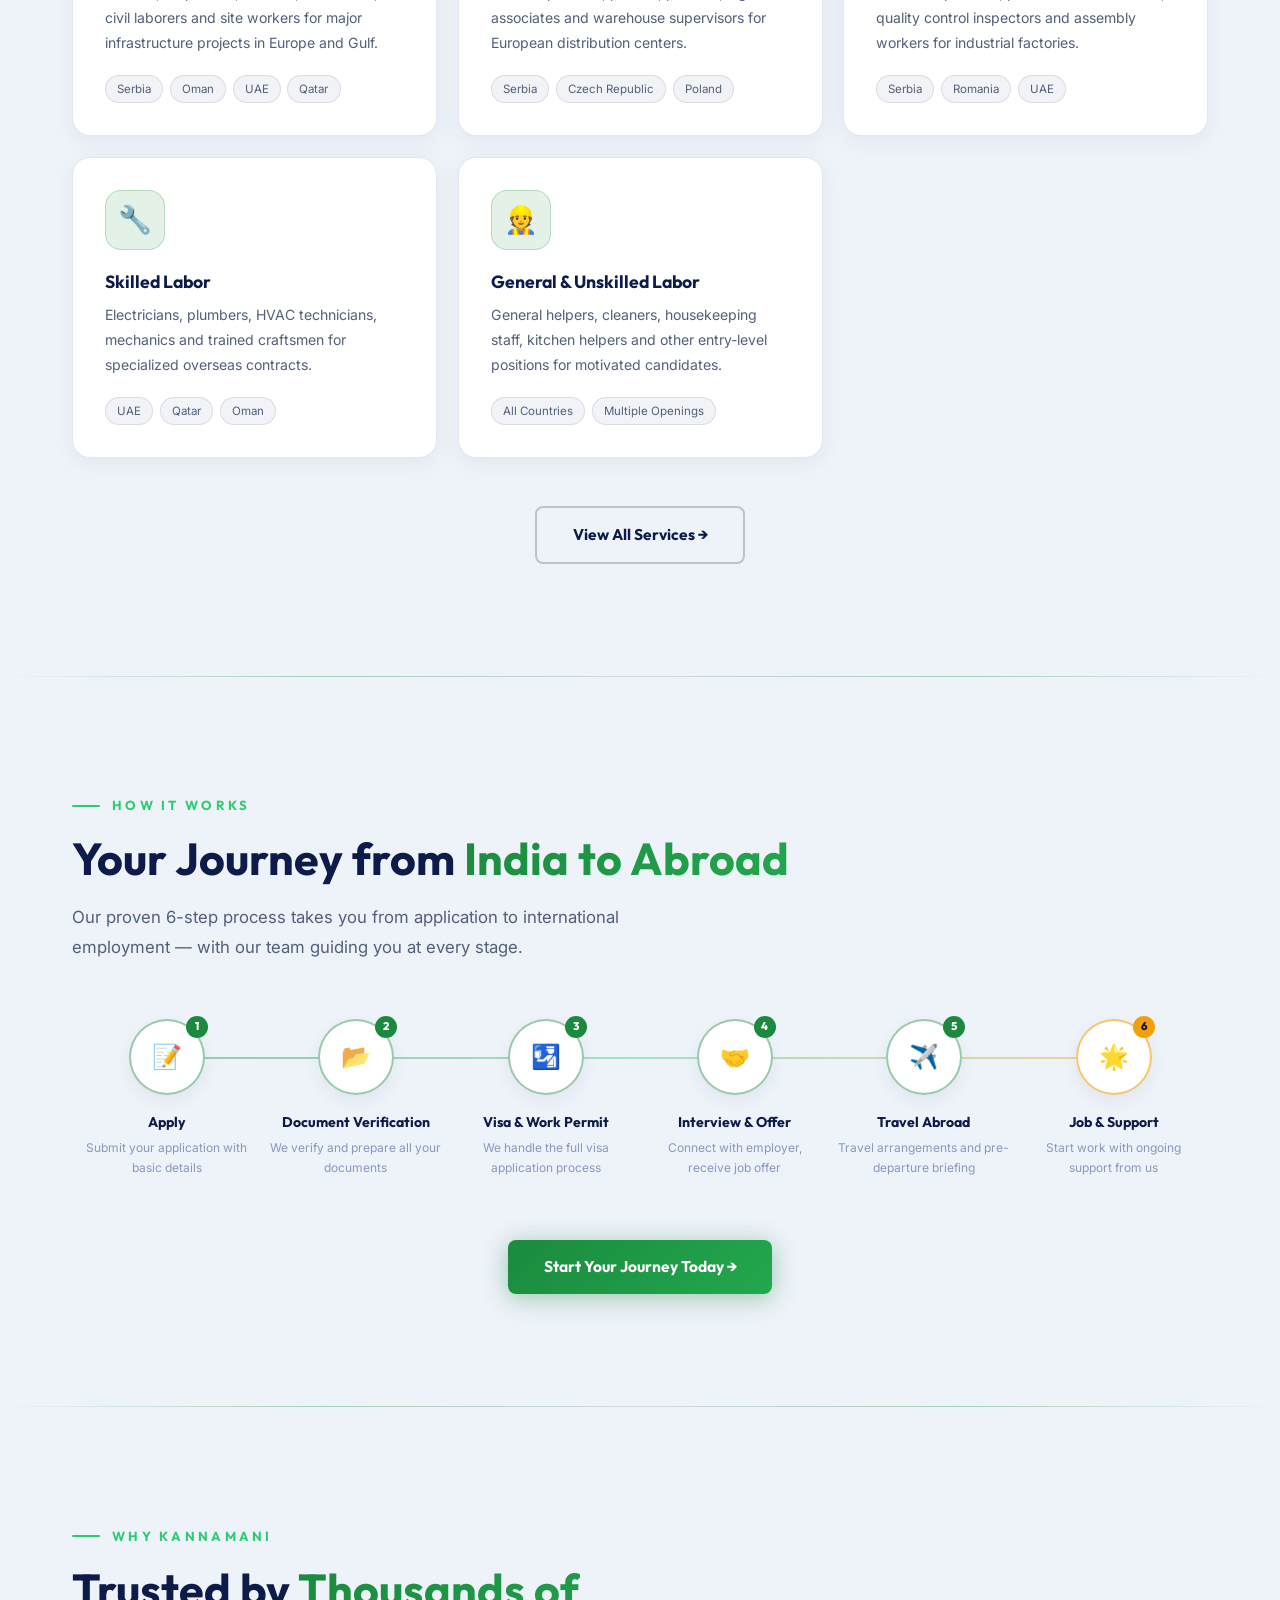
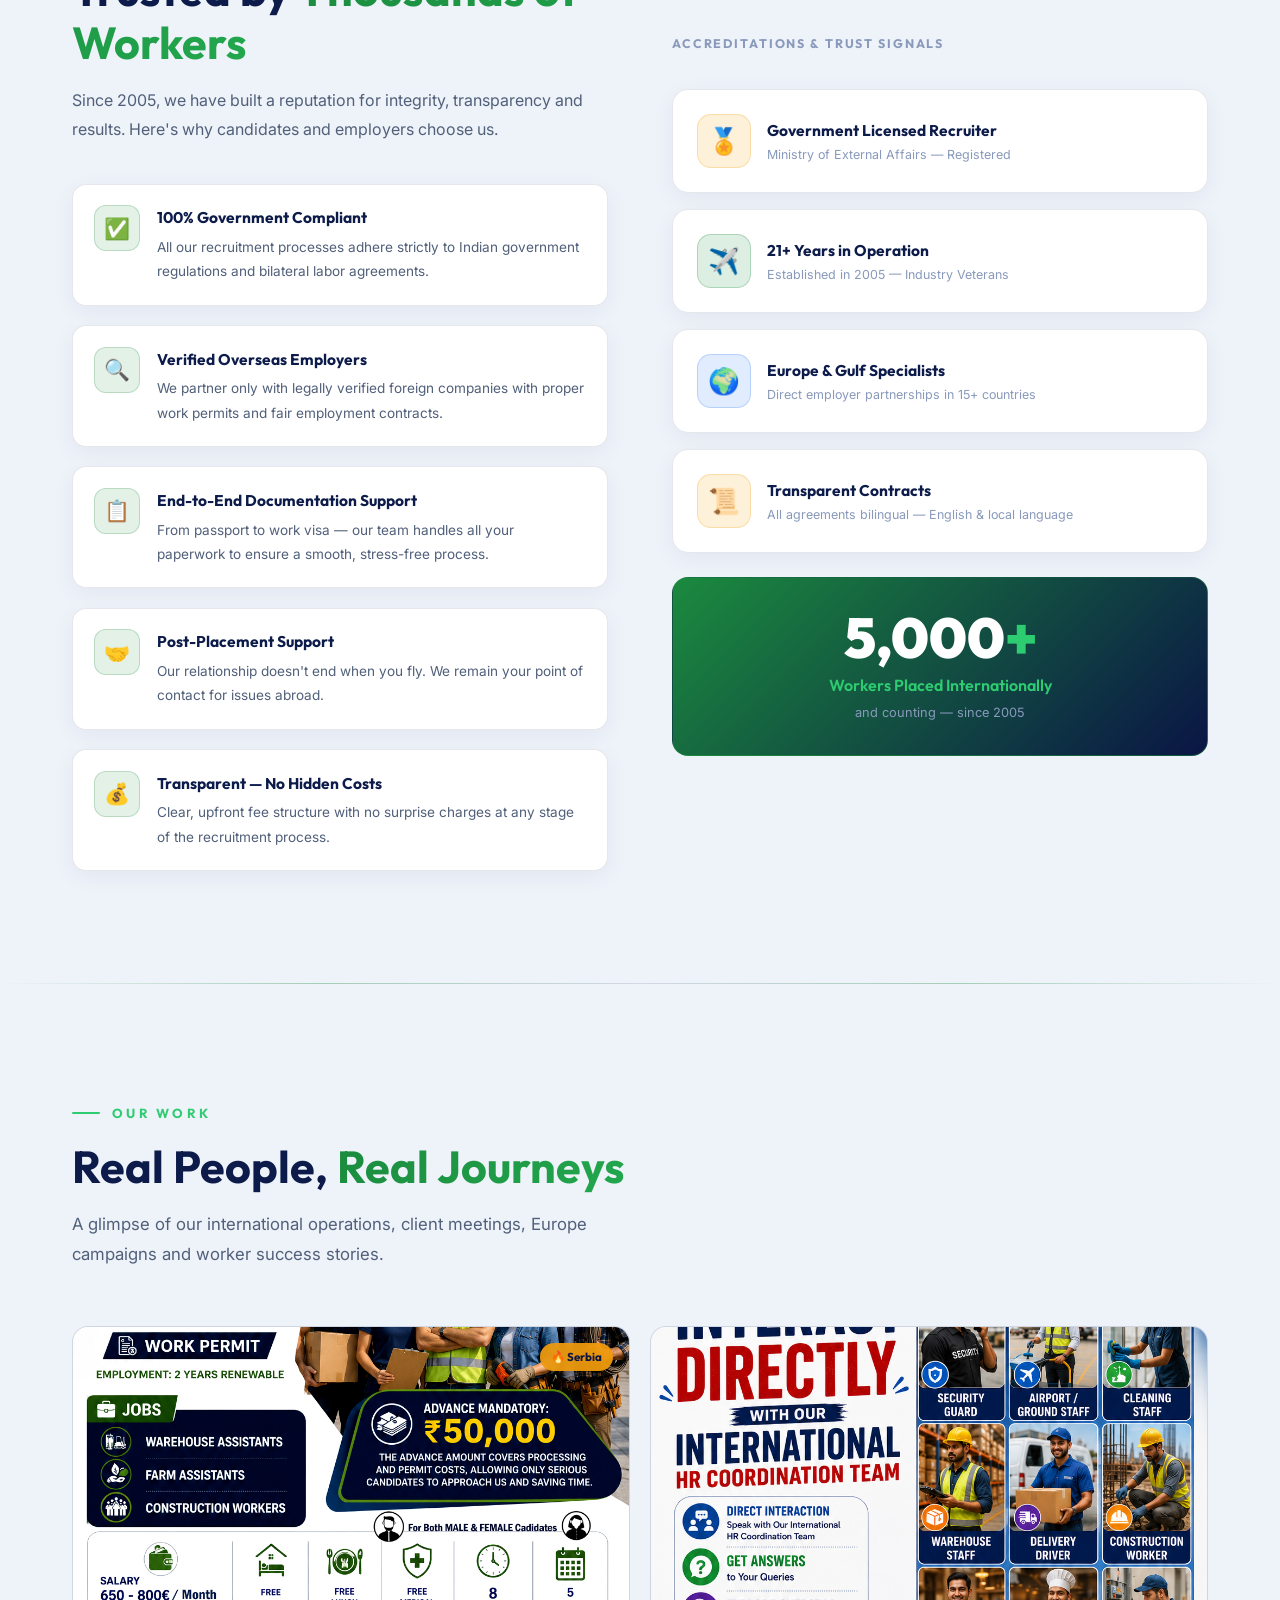
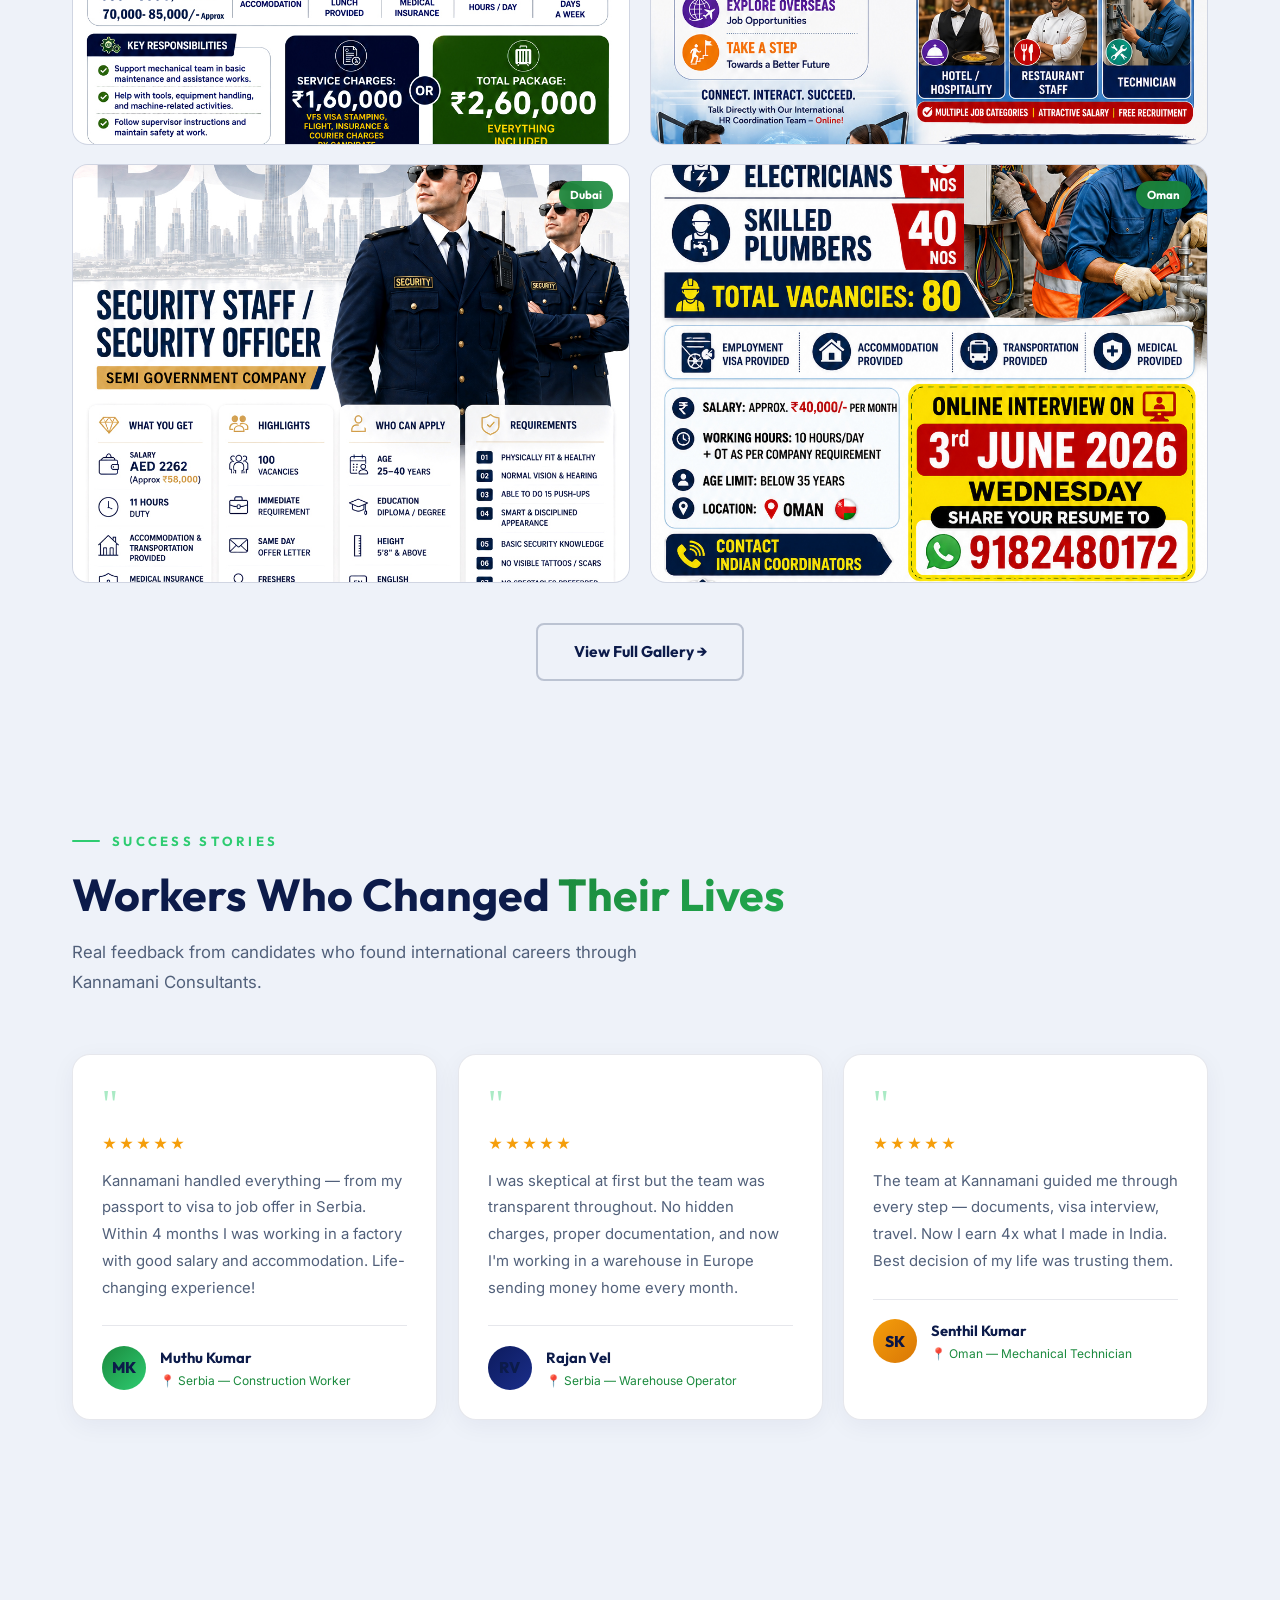
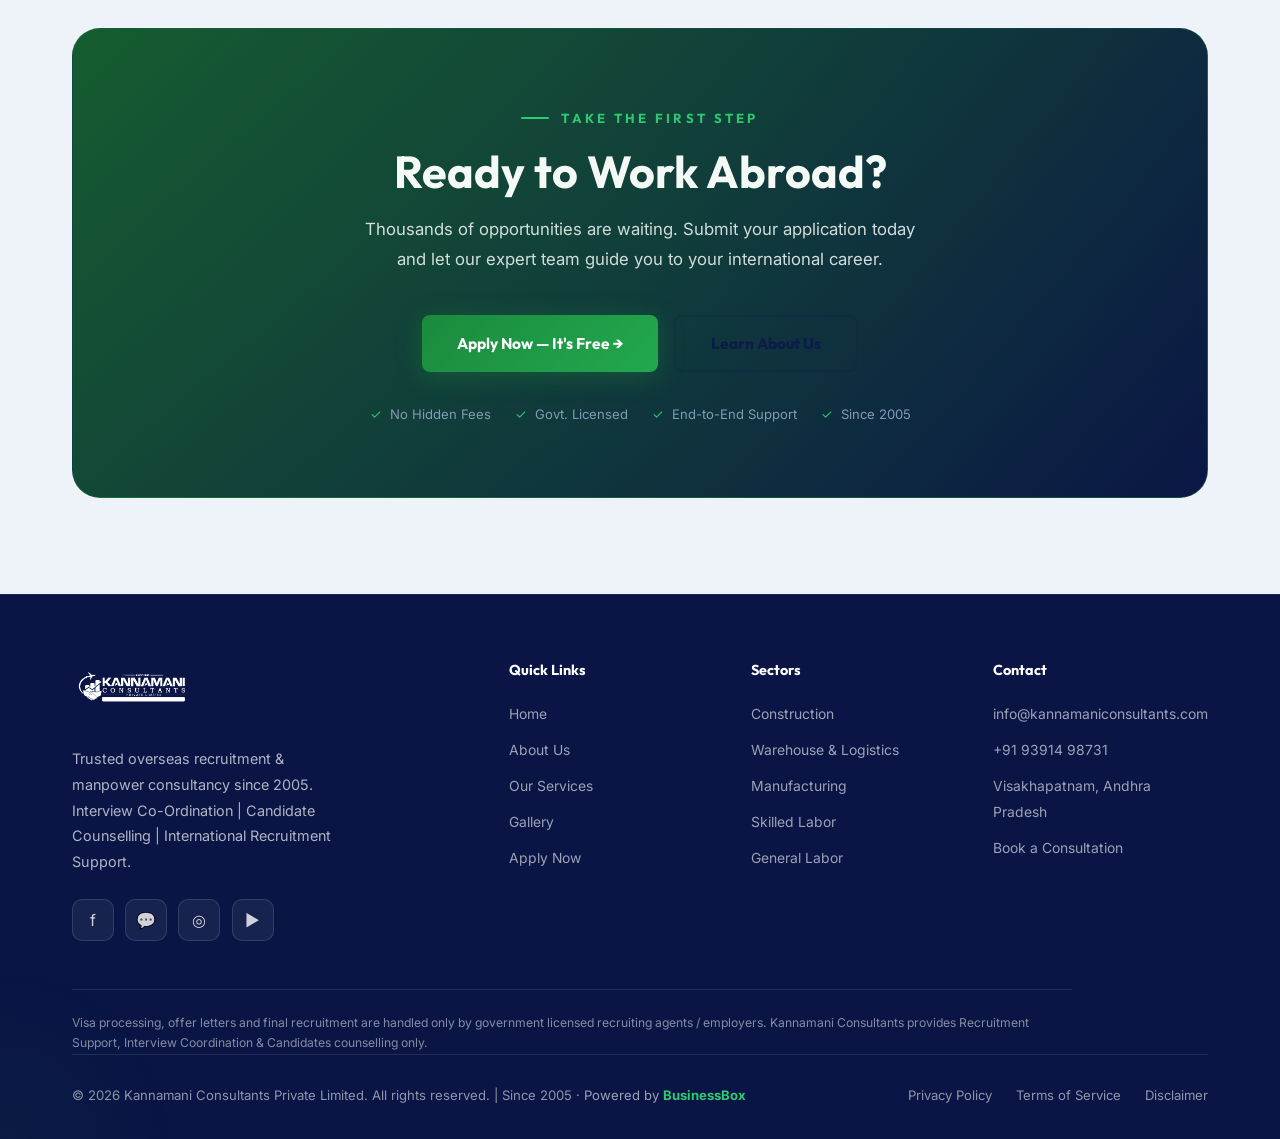
==== commit 4a10a27b: "Add social media links to home footer" ====
--- a/index.html
+++ b/index.html
@@ -595,9 +595,9 @@
           </div>
           <p>Trusted overseas recruitment & manpower consultancy since 2005. Interview Co-Ordination | Candidate Counselling | International Recruitment Support.</p>
           <div class="social-row">
-            <a href="#" class="soc-btn" id="social-fb" aria-label="Facebook">f</a>
-            <a href="#" class="soc-btn" id="social-wa" aria-label="WhatsApp">💬</a>
-            <a href="#" class="soc-btn" id="social-ig" aria-label="Instagram">◎</a>
+            <a href="https://www.facebook.com/kannamaniinternationalconsultants" target="_blank" rel="noopener noreferrer" class="soc-btn" id="social-fb" aria-label="Facebook">f</a>
+            <a href="https://wa.me/919391498731" target="_blank" rel="noopener noreferrer" class="soc-btn" id="social-wa" aria-label="WhatsApp">💬</a>
+            <a href="https://www.instagram.com/kannamani_consultants_pvt_ltd" target="_blank" rel="noopener noreferrer" class="soc-btn" id="social-ig" aria-label="Instagram">◎</a>
             <a href="#" class="soc-btn" id="social-yt" aria-label="YouTube">▶</a>
           </div>
         </div>
--- a/css/style.css
+++ b/css/style.css
@@ -1366,15 +1366,25 @@
 .loader-bar{ background: rgba(12,27,74,0.12); }
 .skip-loader #loader{ display: none !important; }
 
-/* =========== PLANE flies left → right =========== */
-.plane-path{ top: 12%; }
-.plane-icon{ left: 0; right: auto; top: -16px; animation: flyAcross 16s linear infinite; }
-@keyframes flyAcross{
-  0%   { transform: translateX(-14vw) translateY(0)     rotate(20deg); opacity: 0; }
-  6%   { opacity: 1; }
-  50%  { transform: translateX(50vw)  translateY(-14px) rotate(20deg); }
-  94%  { opacity: 1; }
-  100% { transform: translateX(114vw) translateY(0)     rotate(20deg); opacity: 0; }
+/* =========== PLANE follows scroll (left → right) =========== */
+.plane-path{ background: none; }            /* hide the static guide line */
+.plane-icon{
+  position: fixed;
+  top: 0;                                   /* exact line position set by JS */
+  left: 0;
+  right: auto;
+  font-size: 1.9rem;
+  line-height: 1;
+  z-index: 99999;                           /* above every element */
+  opacity: 0.95;
+  pointer-events: none;
+  animation: none;                          /* no auto loop — driven by scroll */
+  transform: translate(-15vw, 0) rotate(18deg);
+  will-change: transform, top;
+  filter: drop-shadow(0 4px 8px rgba(12,27,74,0.22));
+}
+@media (prefers-reduced-motion: reduce){
+  .plane-icon{ display: none; }
 }
 
 /* =========== MOBILE OPTIMIZATION =========== */
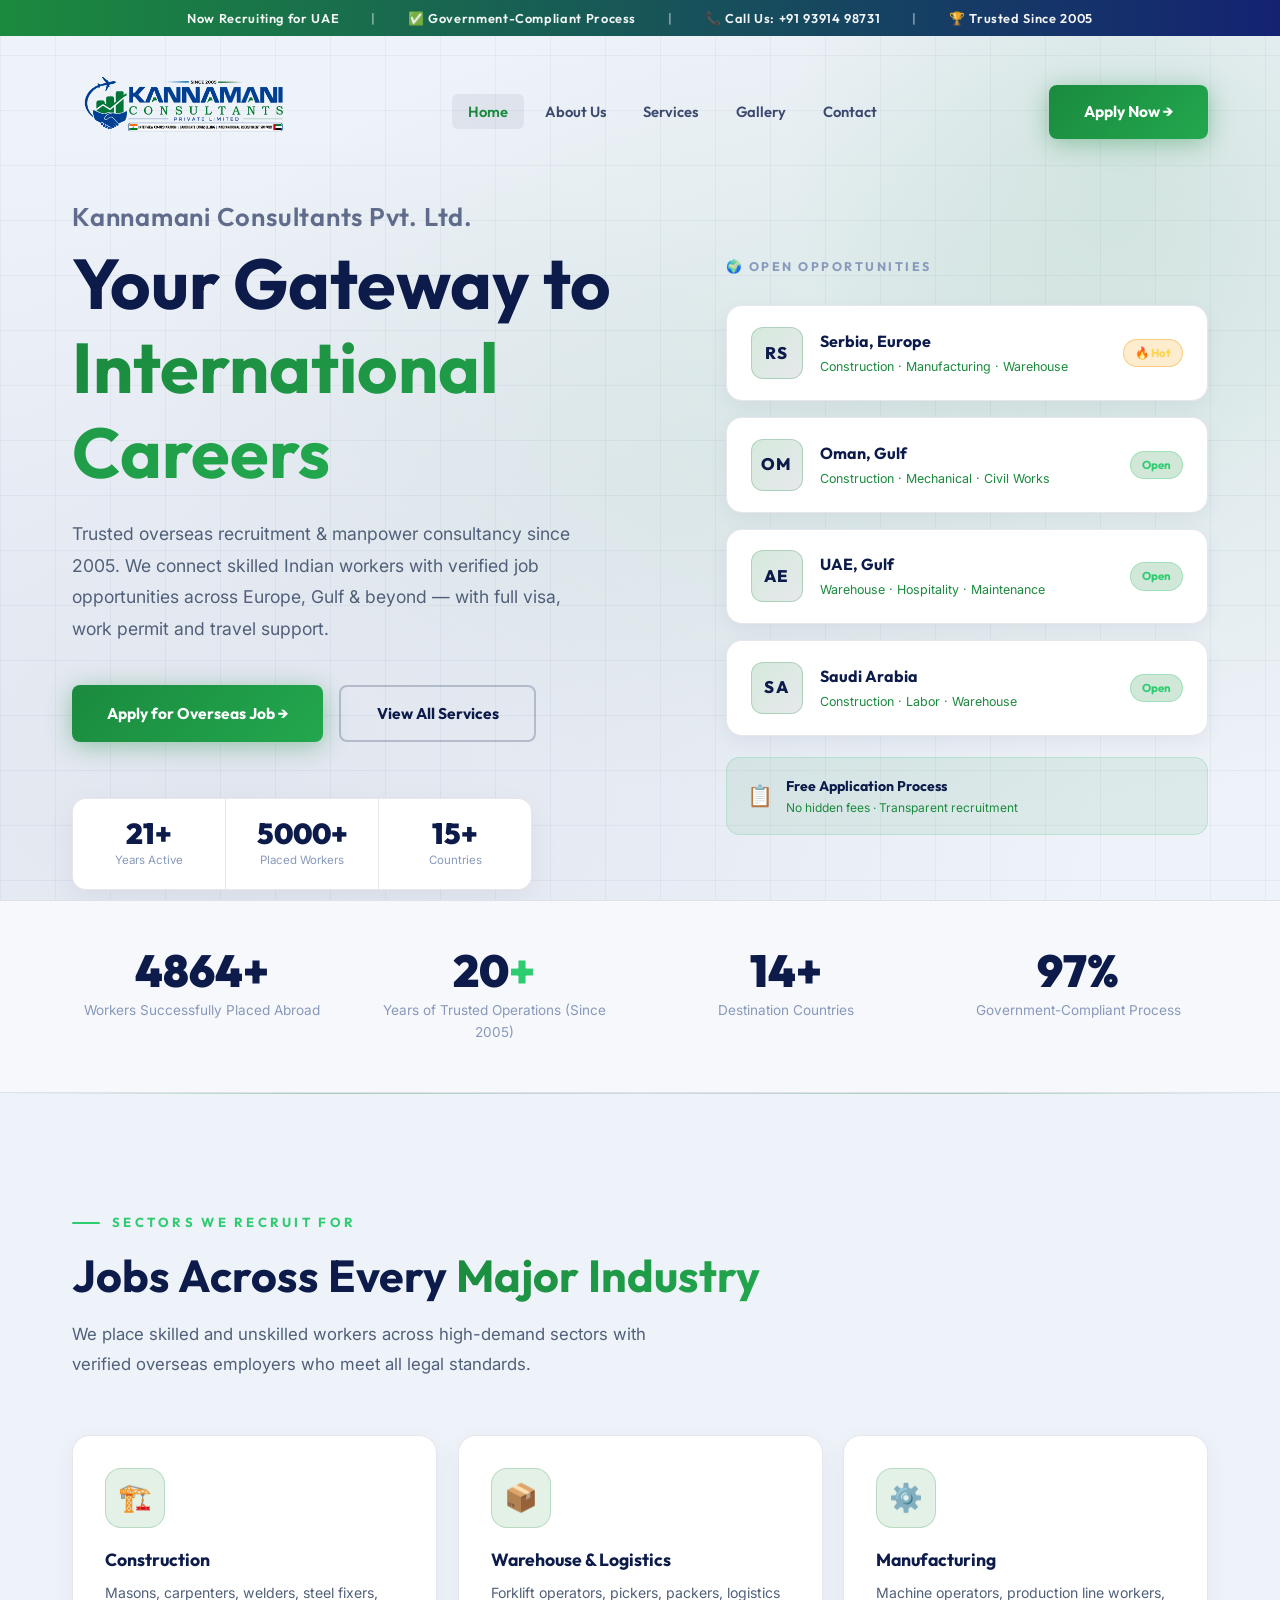
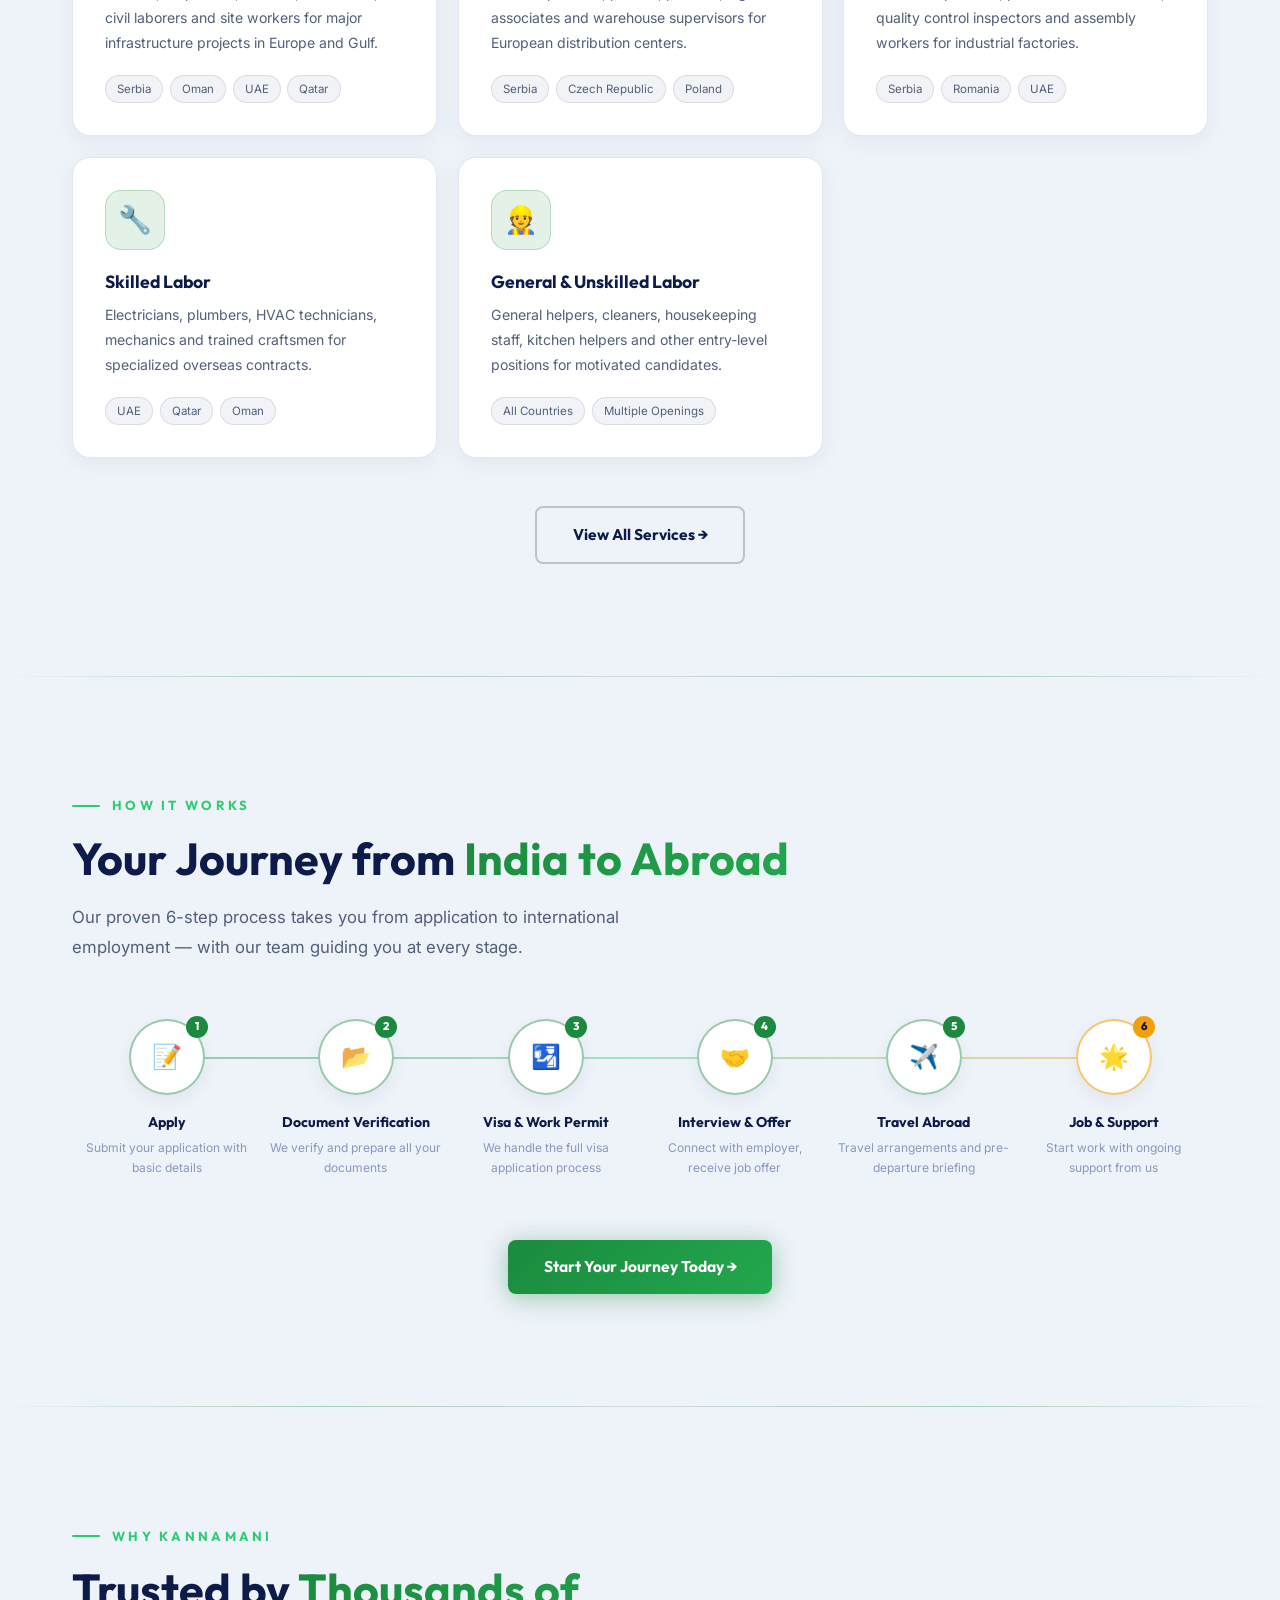
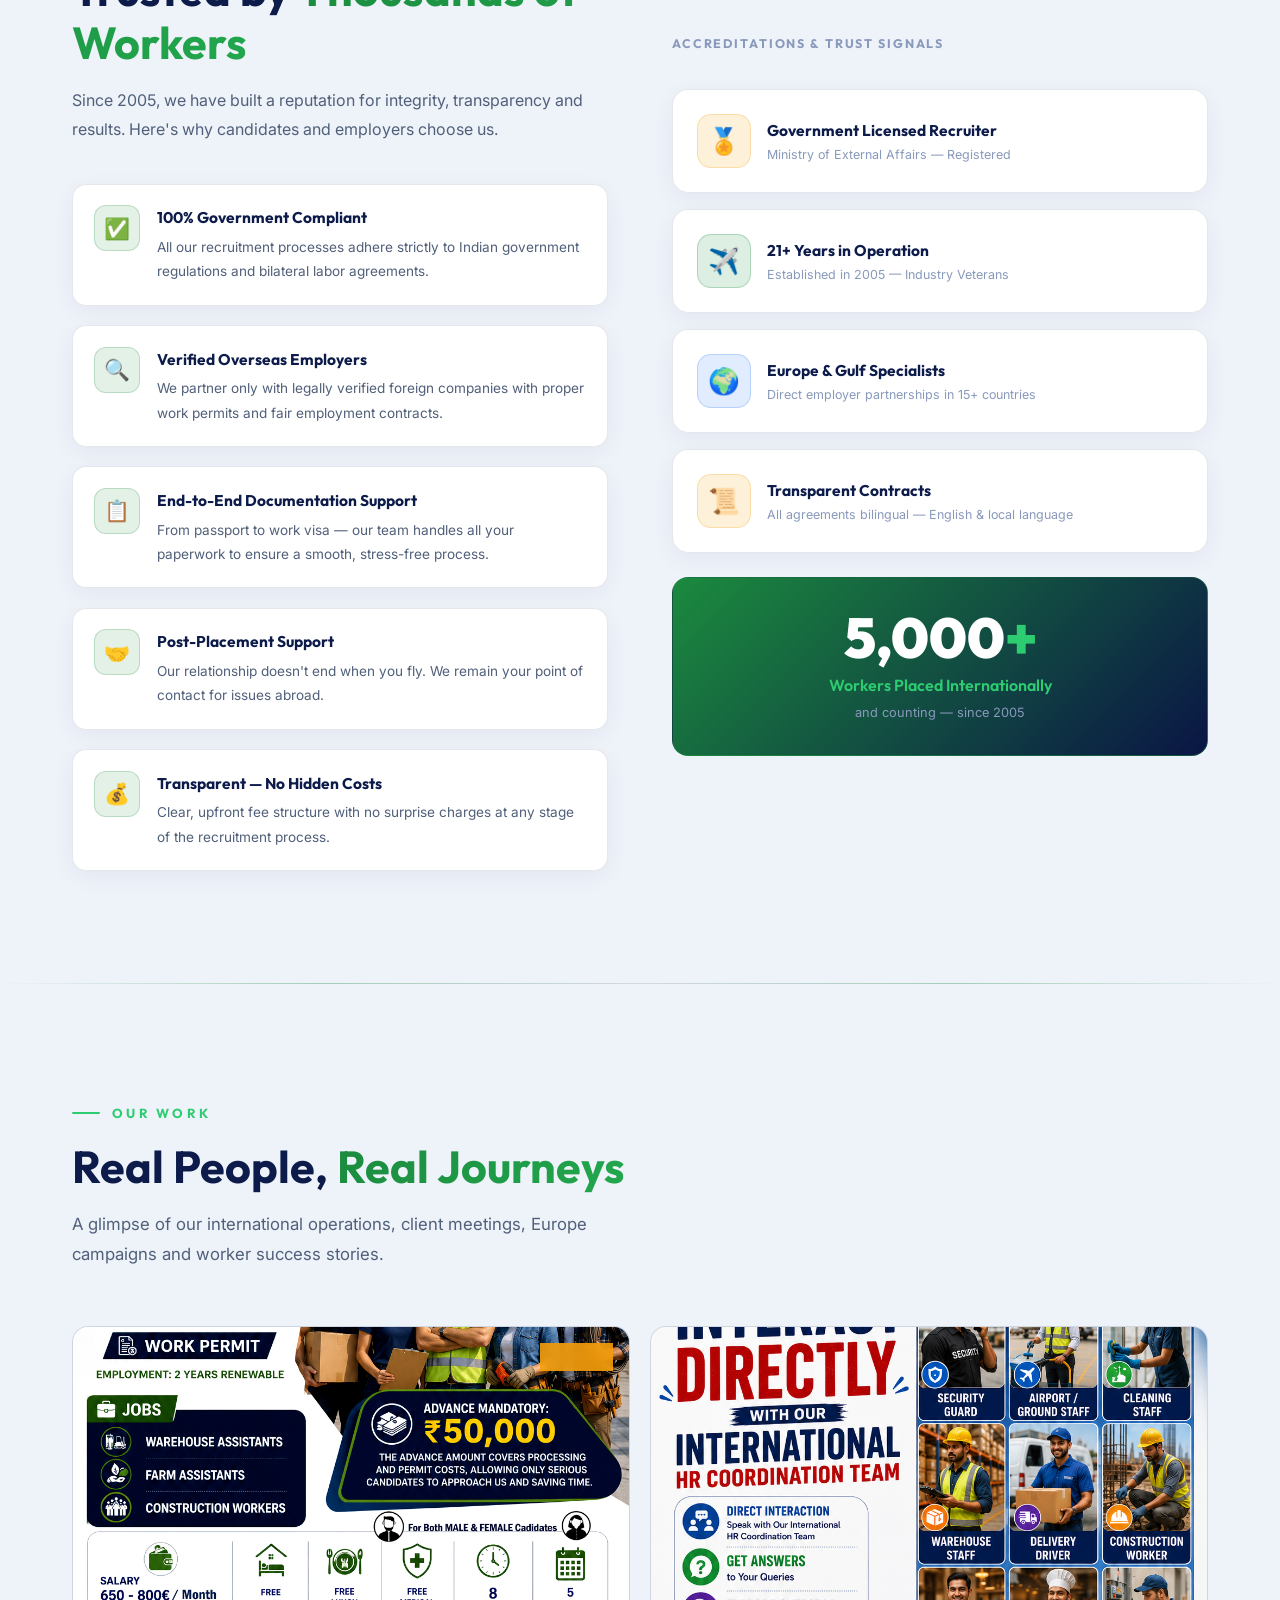
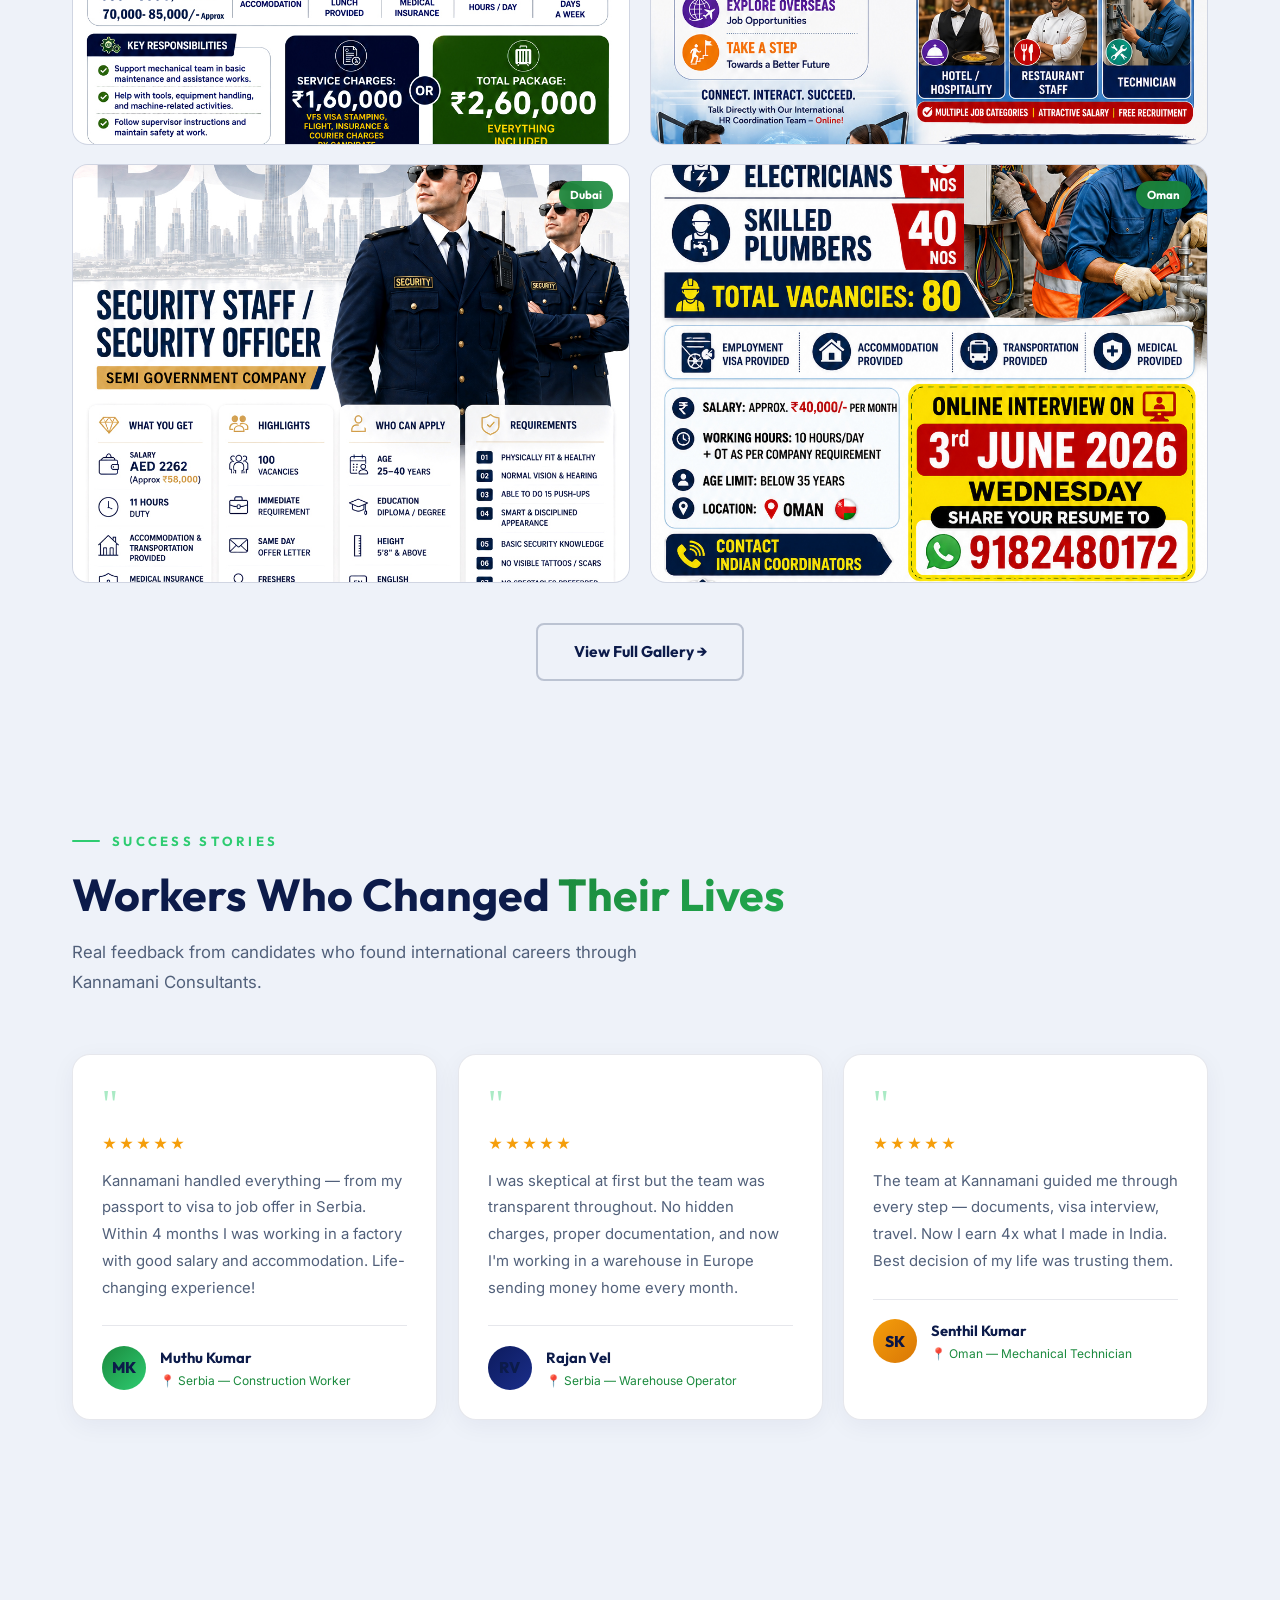
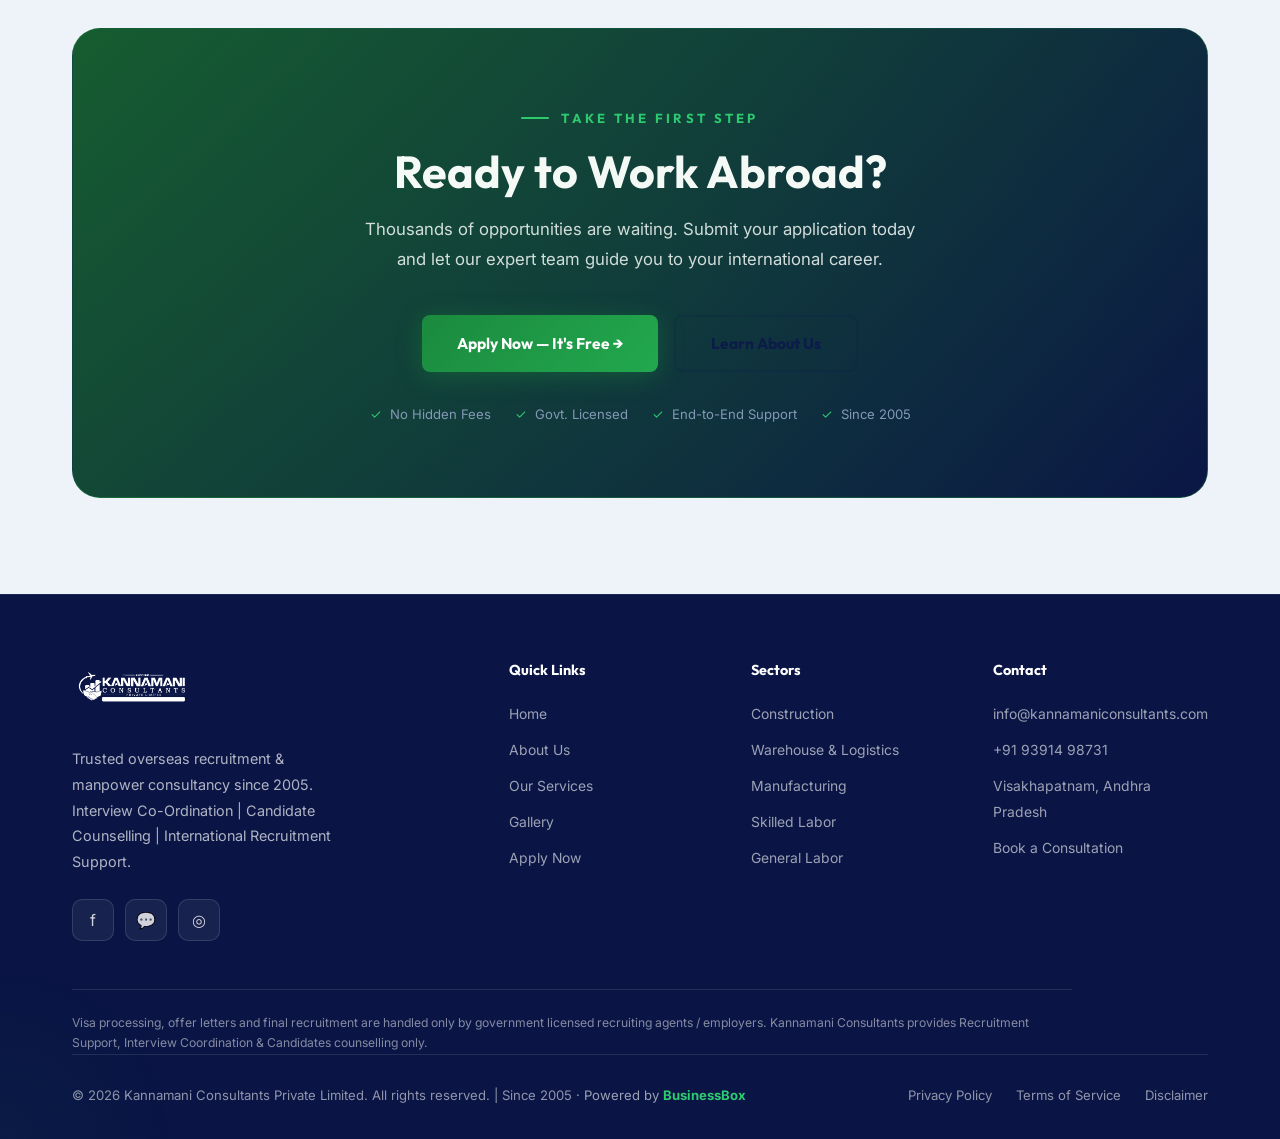
==== commit fdd8fcb2: "Remove YouTube icon from home footer" ====
--- a/index.html
+++ b/index.html
@@ -598,7 +598,6 @@
             <a href="https://www.facebook.com/kannamaniinternationalconsultants" target="_blank" rel="noopener noreferrer" class="soc-btn" id="social-fb" aria-label="Facebook">f</a>
             <a href="https://wa.me/919391498731" target="_blank" rel="noopener noreferrer" class="soc-btn" id="social-wa" aria-label="WhatsApp">💬</a>
             <a href="https://www.instagram.com/kannamani_consultants_pvt_ltd" target="_blank" rel="noopener noreferrer" class="soc-btn" id="social-ig" aria-label="Instagram">◎</a>
-            <a href="#" class="soc-btn" id="social-yt" aria-label="YouTube">▶</a>
           </div>
         </div>
         <div>
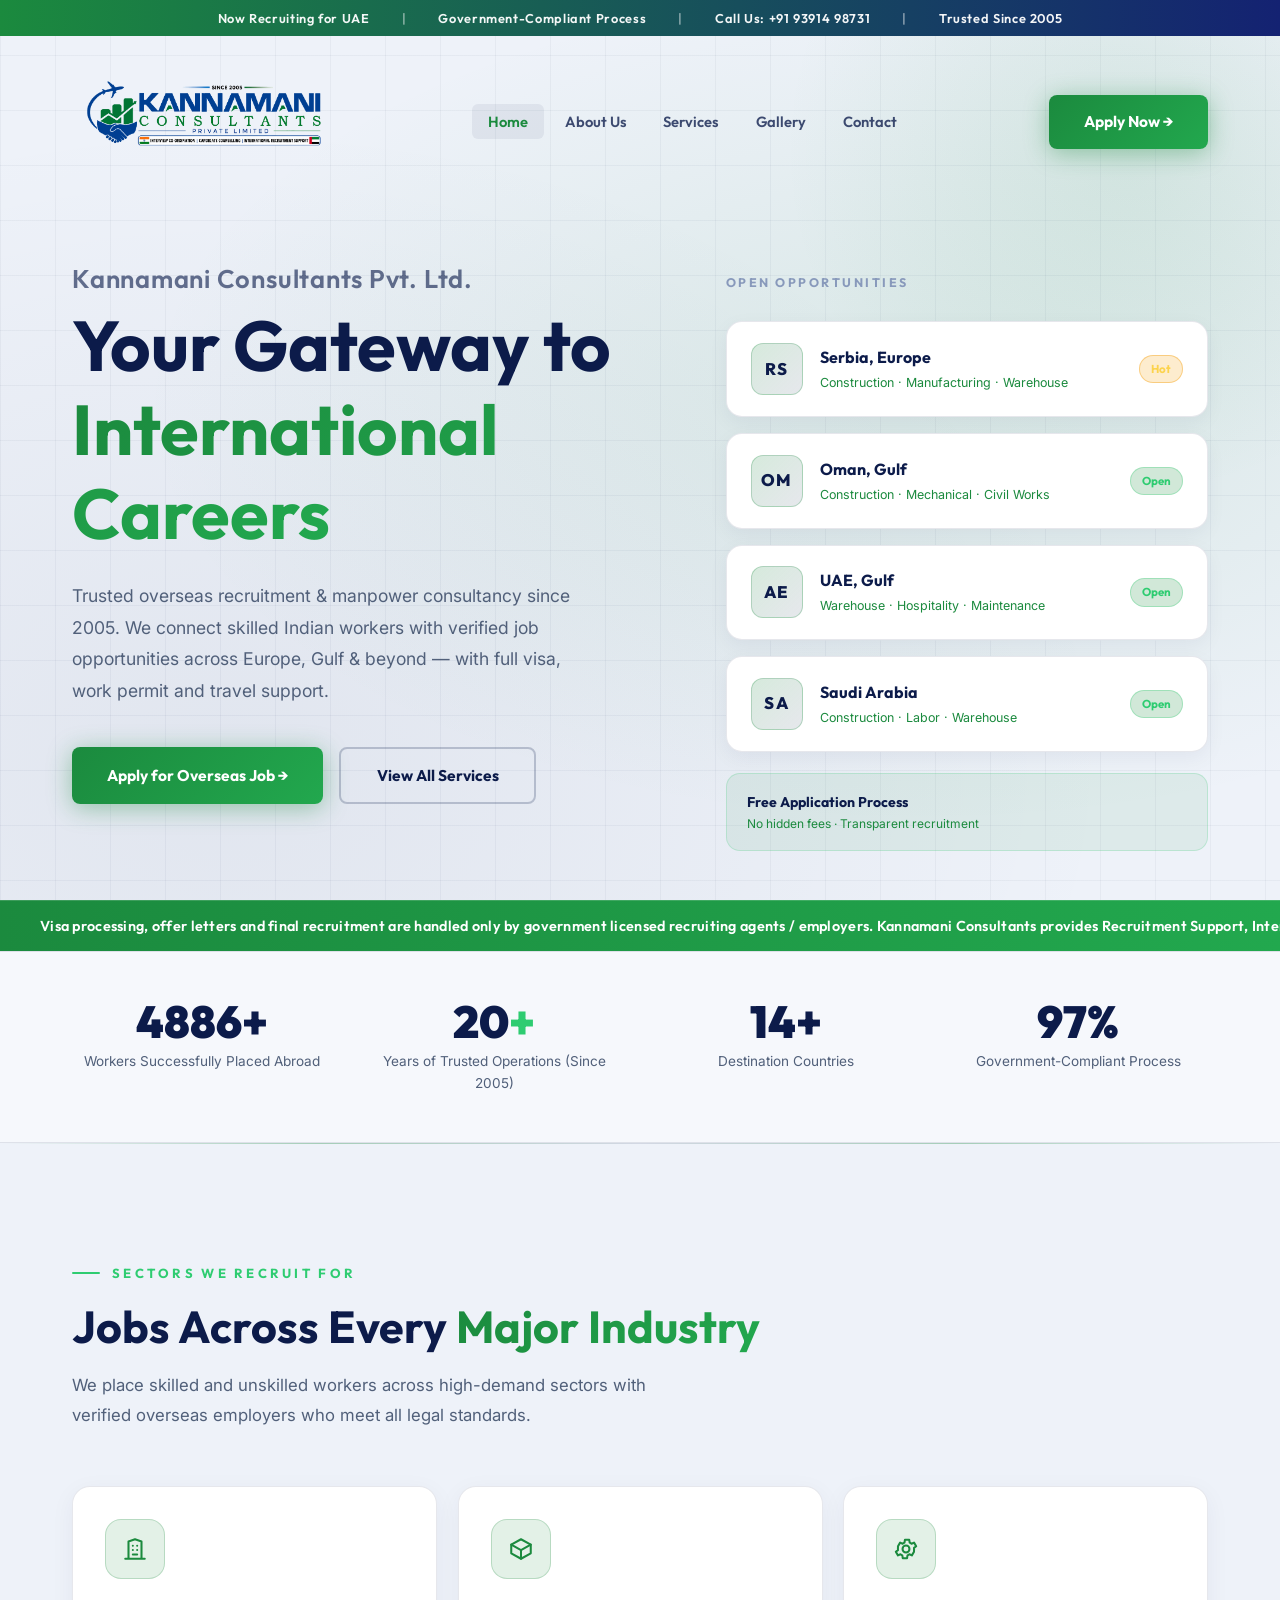
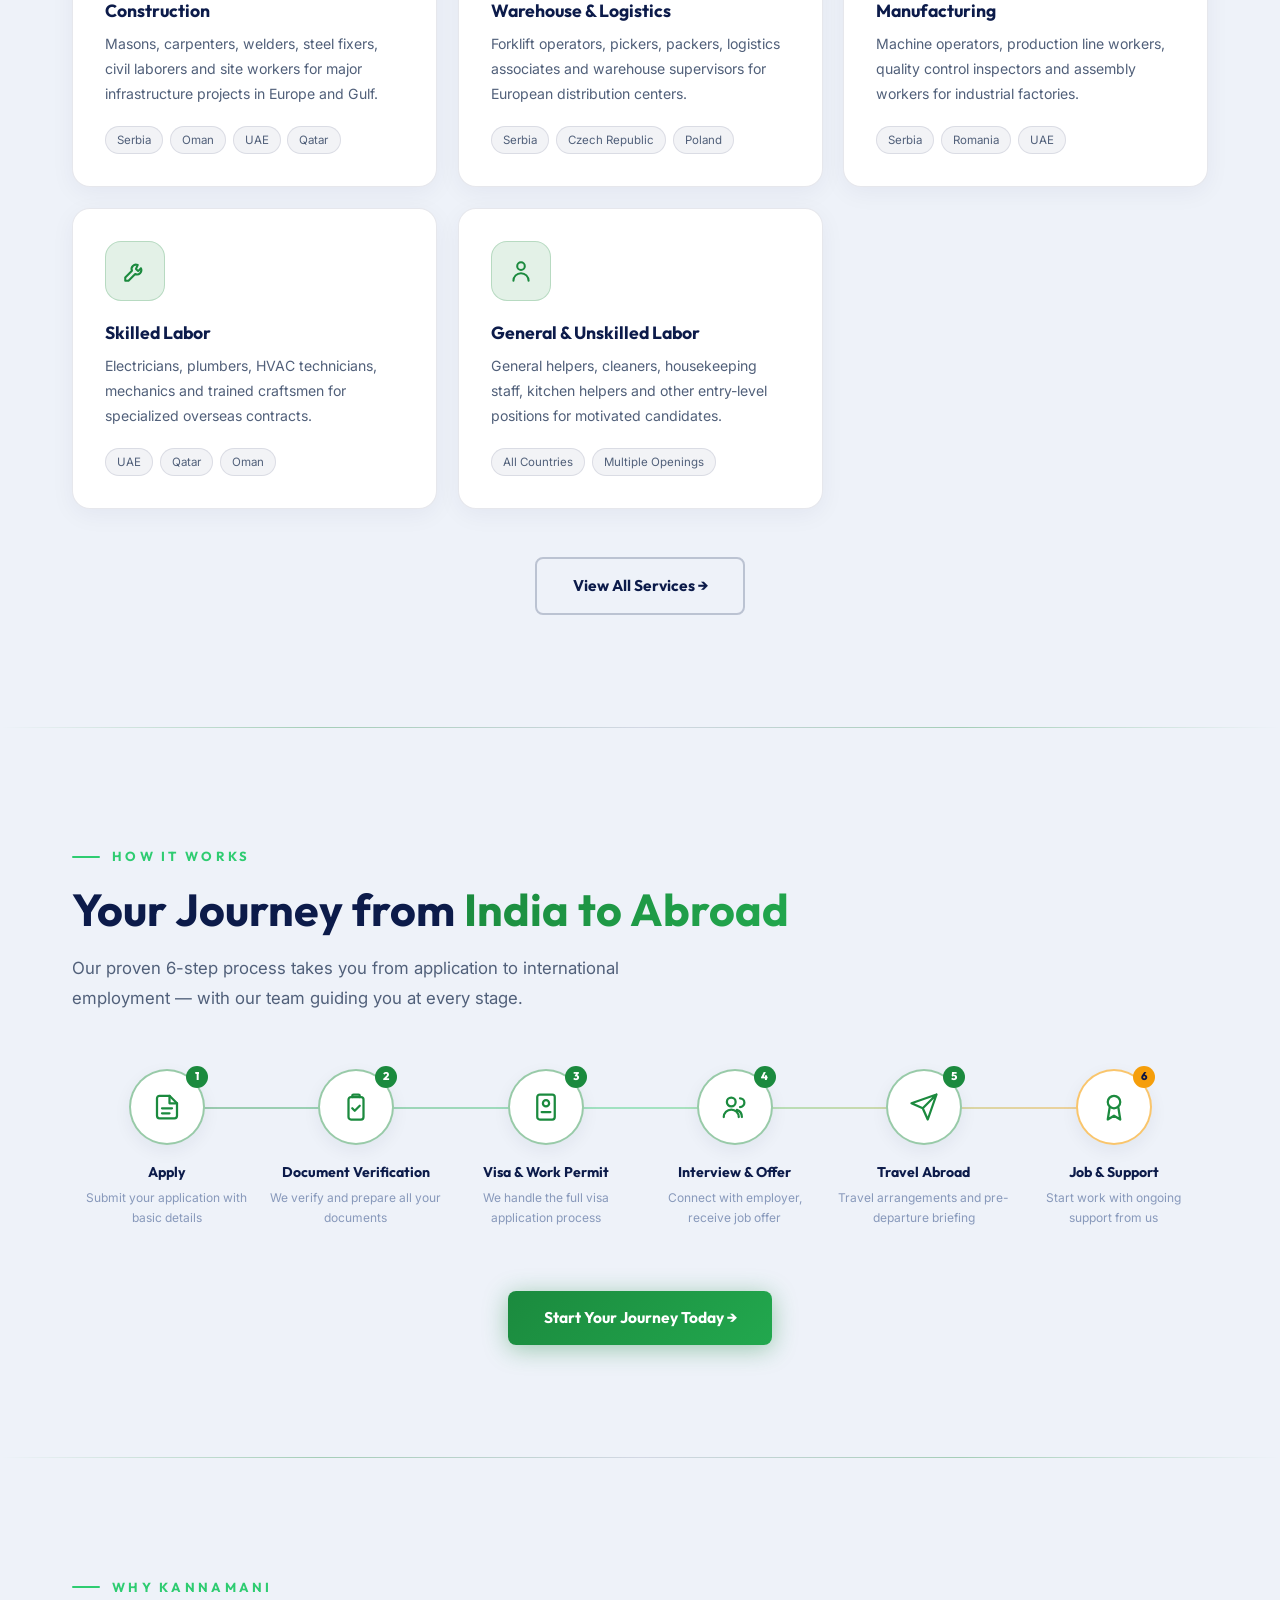
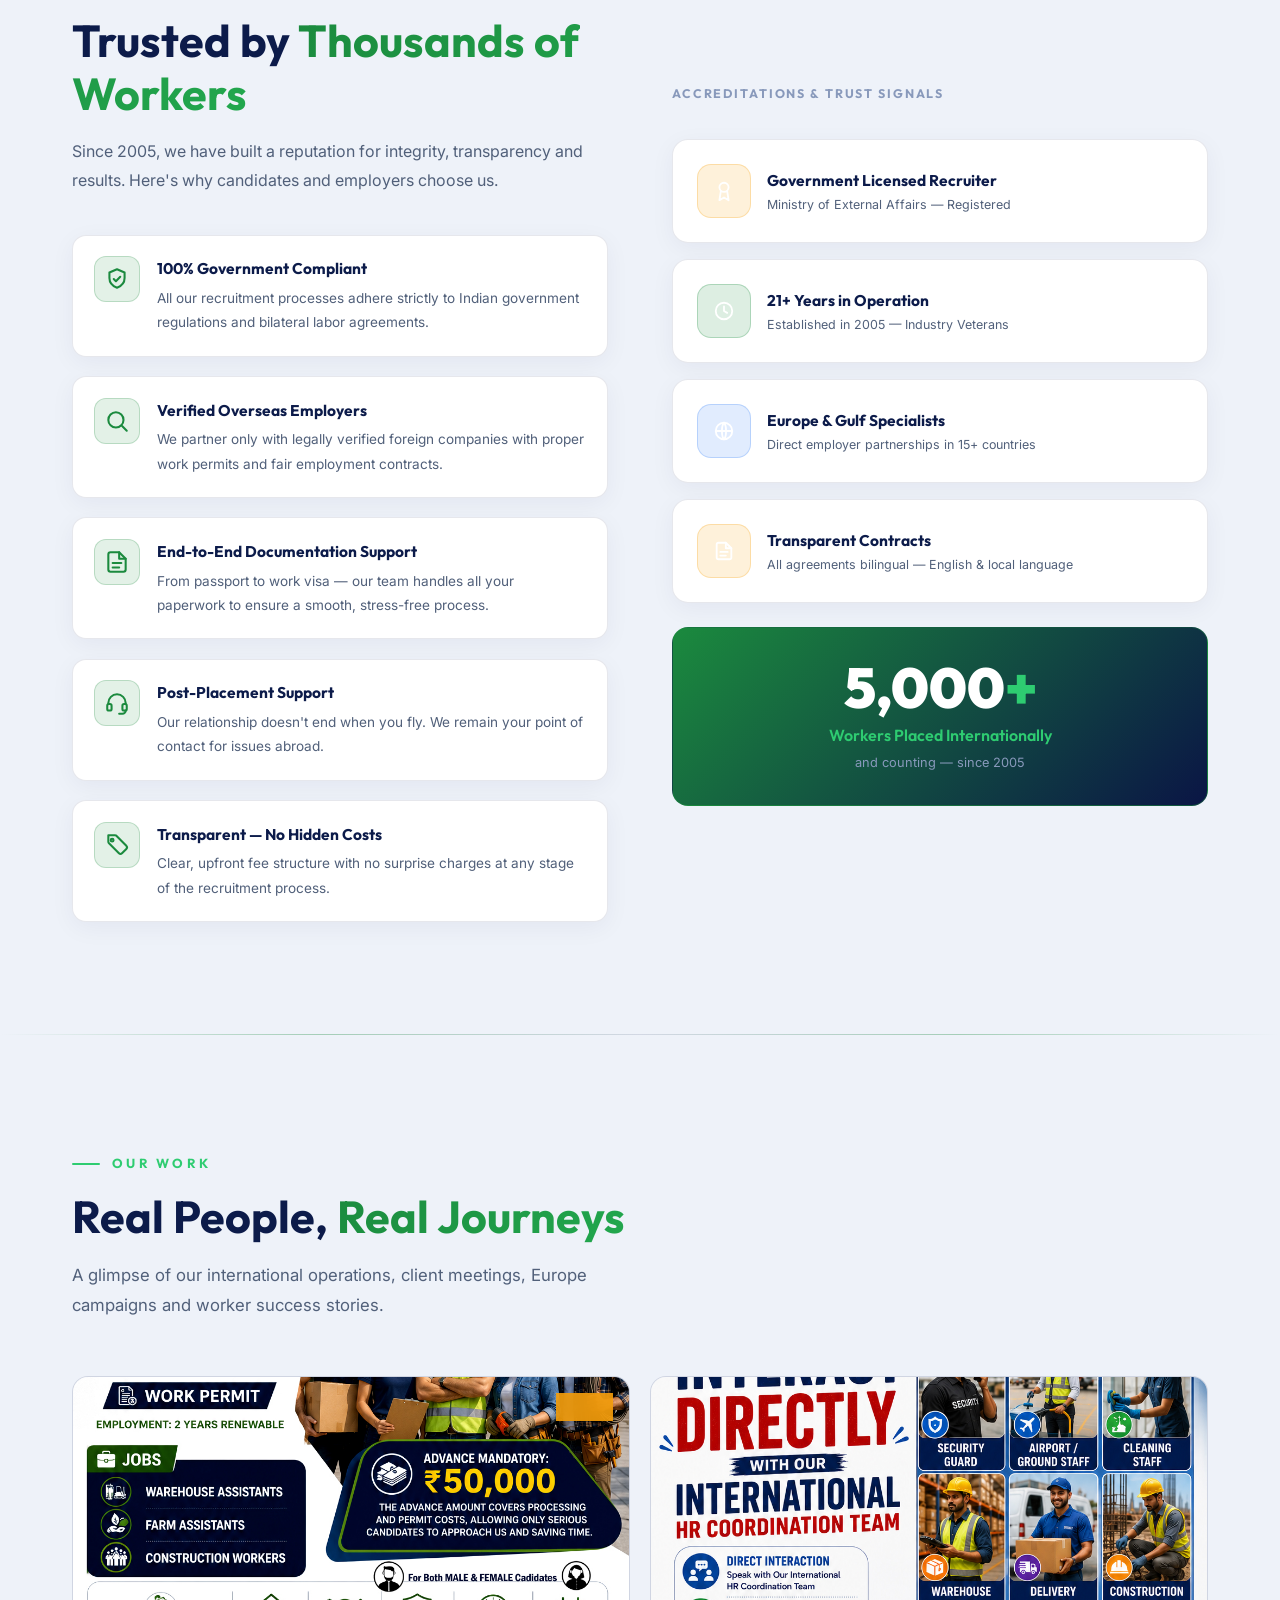
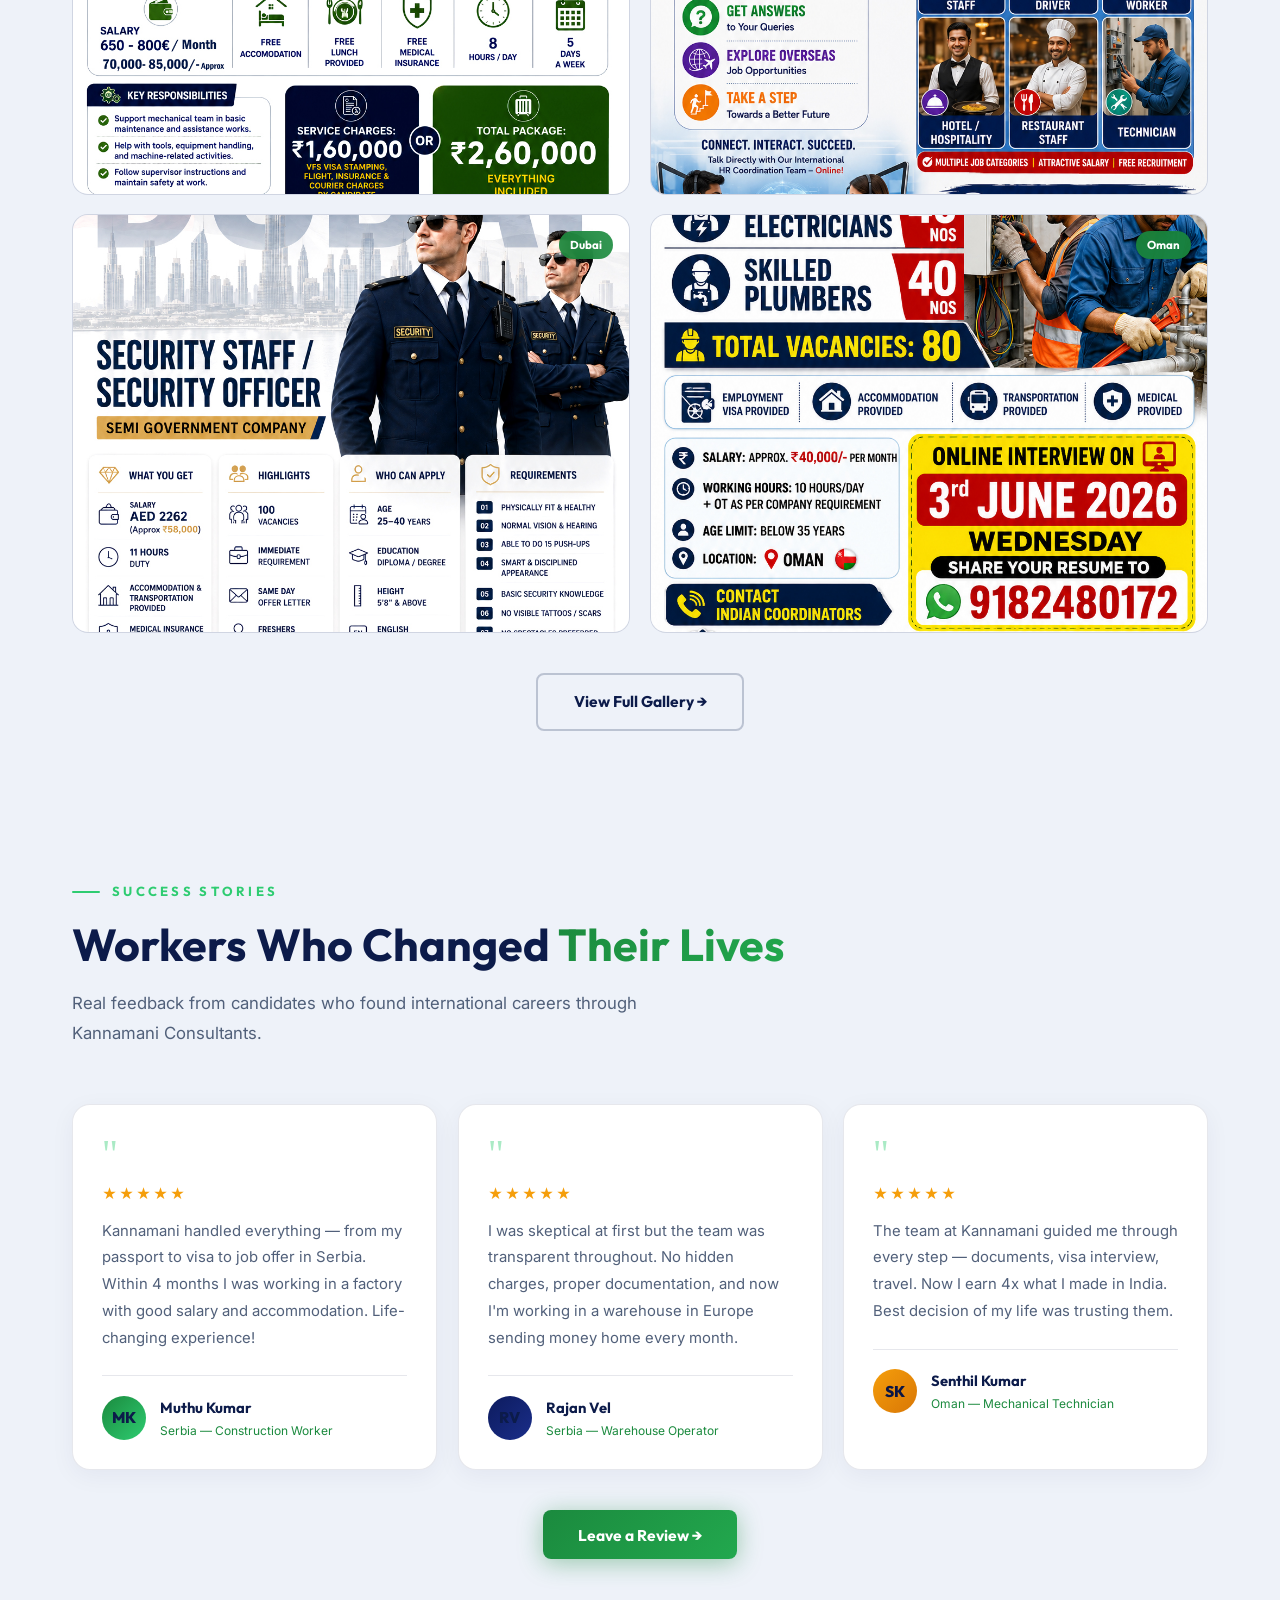
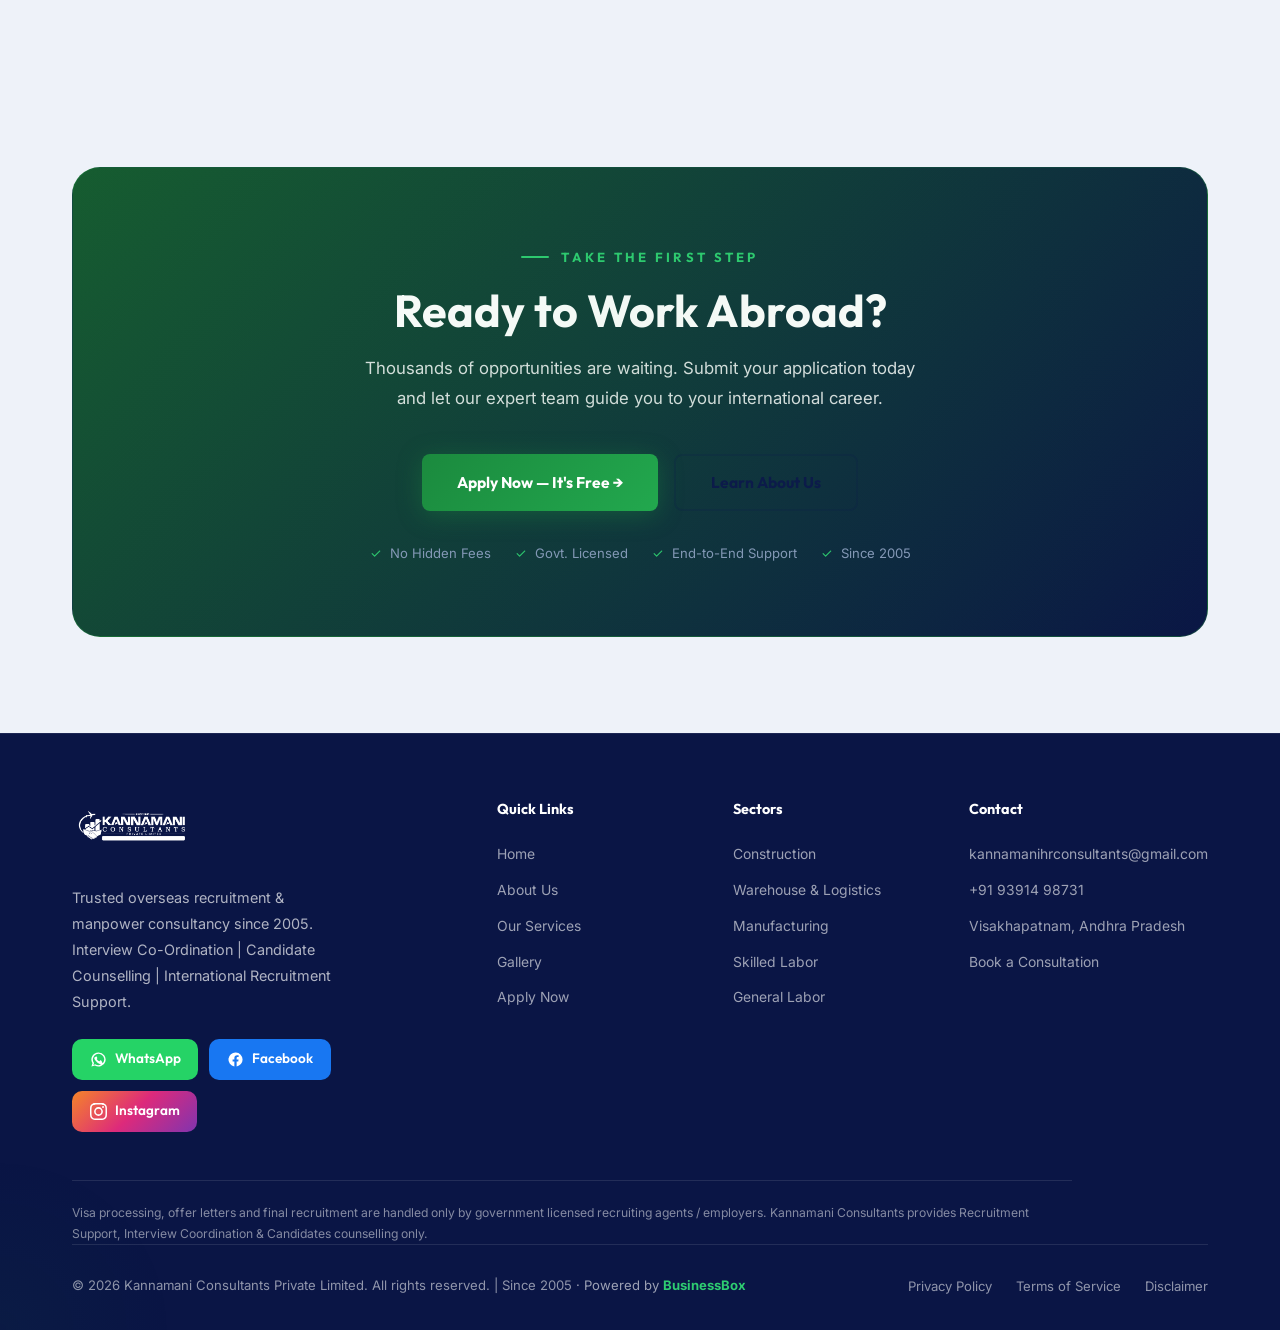
==== commit d90c8c25: "Professional pass: no emojis/SVG icons, light theme polish, reviews, form email, footer CTAs, marque" ====
--- a/index.html
+++ b/index.html
@@ -36,7 +36,7 @@
     "description": "Government-compliant overseas recruitment and manpower consultancy since 2005. Placing skilled and unskilled Indian workers in UAE, Gulf and Europe with full visa, work permit and travel support.",
     "foundingDate": "2005",
     "telephone": "+91 93914 98731",
-    "email": "info@kannamaniconsultants.com",
+    "email": "kannamanihrconsultants@gmail.com",
     "address": {
       "@type": "PostalAddress",
       "addressLocality": "Visakhapatnam",
@@ -65,11 +65,11 @@
   <div class="top-bar">
     <span>Now Recruiting for UAE</span>
     <span class="sep">|</span>
-    <span>✅ Government-Compliant Process</span>
+    <span>Government-Compliant Process</span>
     <span class="sep">|</span>
-    <span>📞 Call Us: +91 93914 98731</span>
+    <span>Call Us: +91 93914 98731</span>
     <span class="sep">|</span>
-    <span>🏆 Trusted Since 2005</span>
+    <span>Trusted Since 2005</span>
   </div>
 
   <!-- NAVBAR -->
@@ -102,7 +102,7 @@
     <div class="hero-grid"></div>
     <div class="hero-glow"></div>
     <div class="plane-path">
-      <div class="plane-icon">✈️</div>
+      <div class="plane-icon"><svg viewBox="0 0 24 24"><path d="M22 2 11 13M22 2l-7 20-4-9-9-4z"/></svg></div>
     </div>
 
     <div class="container">
@@ -120,25 +120,11 @@
             <a href="contact.html" class="btn btn-primary" id="hero-apply-btn">Apply for Overseas Job →</a>
             <a href="services.html" class="btn btn-outline" id="hero-services-btn">View All Services</a>
           </div>
-          <div class="hero-stats">
-            <div class="hero-stat">
-              <div class="hero-stat-num"><span data-count="21" data-suffix="+">0+</span></div>
-              <div class="hero-stat-label">Years Active</div>
-            </div>
-            <div class="hero-stat">
-              <div class="hero-stat-num"><span data-count="5000" data-suffix="+">0+</span></div>
-              <div class="hero-stat-label">Placed Workers</div>
-            </div>
-            <div class="hero-stat">
-              <div class="hero-stat-num"><span data-count="15" data-suffix="+">0+</span></div>
-              <div class="hero-stat-label">Countries</div>
-            </div>
-          </div>
         </div>
 
         <!-- Hero Right — Destination Cards -->
         <div class="hero-right">
-          <div style="font-family:var(--font-heading);font-size:0.78rem;font-weight:700;color:var(--text-muted);text-transform:uppercase;letter-spacing:0.2em;margin-bottom:0.8rem;">🌍 Open Opportunities</div>
+          <div style="font-family:var(--font-heading);font-size:0.78rem;font-weight:700;color:var(--text-muted);text-transform:uppercase;letter-spacing:0.2em;margin-bottom:0.8rem;">Open Opportunities</div>
 
           <div class="destination-card">
             <div class="dest-flag">RS</div>
@@ -146,7 +132,7 @@
               <div class="dest-country">Serbia, Europe</div>
               <div class="dest-jobs">Construction · Manufacturing · Warehouse</div>
             </div>
-            <div class="dest-tag hot">🔥 Hot</div>
+            <div class="dest-tag hot">Hot</div>
           </div>
 
           <div class="destination-card">
@@ -177,7 +163,6 @@
           </div>
 
           <div style="background:rgba(27,138,62,0.08);border:1px solid rgba(46,204,113,0.2);border-radius:14px;padding:1.1rem 1.3rem;display:flex;align-items:center;gap:0.8rem;margin-top:0.3rem;">
-            <span style="font-size:1.3rem;">📋</span>
             <div>
               <div style="font-family:var(--font-heading);font-weight:700;font-size:0.88rem;color:var(--ink);">Free Application Process</div>
               <div style="font-size:0.75rem;color:var(--green);">No hidden fees · Transparent recruitment</div>
@@ -187,6 +172,14 @@
       </div>
     </div>
   </section>
+
+  <!-- DISCLAIMER MARQUEE -->
+  <div class="marquee" aria-label="Disclaimer">
+    <div class="marquee-track">
+      <span>Visa processing, offer letters and final recruitment are handled only by government licensed recruiting agents / employers. Kannamani Consultants provides Recruitment Support, Interview Coordination &amp; Candidates counselling only.</span>
+      <span>Visa processing, offer letters and final recruitment are handled only by government licensed recruiting agents / employers. Kannamani Consultants provides Recruitment Support, Interview Coordination &amp; Candidates counselling only.</span>
+    </div>
+  </div>
 
   <!-- STATS BAR -->
   <div class="stats-bar">
@@ -224,7 +217,7 @@
       <div class="sectors-grid">
 
         <div class="sector-card reveal reveal-delay-1" id="sector-construction">
-          <div class="sector-icon">🏗️</div>
+          <div class="sector-icon"><svg viewBox="0 0 24 24"><path d="M3 21h18M6 21V5l6-2 6 2v16M10 9h.01M14 9h.01M10 13h.01M14 13h.01M10 17h4"/></svg></div>
           <h3>Construction</h3>
           <p>Masons, carpenters, welders, steel fixers, civil laborers and site workers for major infrastructure projects in Europe and Gulf.</p>
           <div class="sector-tags">
@@ -233,7 +226,7 @@
         </div>
 
         <div class="sector-card reveal reveal-delay-2" id="sector-warehouse">
-          <div class="sector-icon">📦</div>
+          <div class="sector-icon"><svg viewBox="0 0 24 24"><path d="M21 8 12 3 3 8v8l9 5 9-5z"/><path d="M3 8l9 5 9-5M12 13v8"/></svg></div>
           <h3>Warehouse & Logistics</h3>
           <p>Forklift operators, pickers, packers, logistics associates and warehouse supervisors for European distribution centers.</p>
           <div class="sector-tags">
@@ -242,7 +235,7 @@
         </div>
 
         <div class="sector-card reveal reveal-delay-1" id="sector-manufacturing">
-          <div class="sector-icon">⚙️</div>
+          <div class="sector-icon"><svg viewBox="0 0 24 24"><circle cx="12" cy="12" r="3.2"/><path d="M19.4 13a7.5 7.5 0 0 0 0-2l2-1.5-2-3.4-2.3 1a7.5 7.5 0 0 0-1.7-1l-.4-2.6h-4l-.4 2.6a7.5 7.5 0 0 0-1.7 1l-2.3-1-2 3.4L4.6 11a7.5 7.5 0 0 0 0 2l-2 1.5 2 3.4 2.3-1a7.5 7.5 0 0 0 1.7 1l.4 2.6h4l.4-2.6a7.5 7.5 0 0 0 1.7-1l2.3 1 2-3.4z"/></svg></div>
           <h3>Manufacturing</h3>
           <p>Machine operators, production line workers, quality control inspectors and assembly workers for industrial factories.</p>
           <div class="sector-tags">
@@ -251,7 +244,7 @@
         </div>
 
         <div class="sector-card reveal reveal-delay-2" id="sector-skilled">
-          <div class="sector-icon">🔧</div>
+          <div class="sector-icon"><svg viewBox="0 0 24 24"><path d="M14.5 6.5a4 4 0 0 0-5.3 5.3L3 18v3h3l6.2-6.2a4 4 0 0 0 5.3-5.3l-2.6 2.6-2-2z"/></svg></div>
           <h3>Skilled Labor</h3>
           <p>Electricians, plumbers, HVAC technicians, mechanics and trained craftsmen for specialized overseas contracts.</p>
           <div class="sector-tags">
@@ -260,7 +253,7 @@
         </div>
 
         <div class="sector-card reveal reveal-delay-3" id="sector-general">
-          <div class="sector-icon">👷</div>
+          <div class="sector-icon"><svg viewBox="0 0 24 24"><circle cx="12" cy="7.5" r="3.5"/><path d="M5 21a7 7 0 0 1 14 0"/></svg></div>
           <h3>General & Unskilled Labor</h3>
           <p>General helpers, cleaners, housekeeping staff, kitchen helpers and other entry-level positions for motivated candidates.</p>
           <div class="sector-tags">
@@ -289,7 +282,7 @@
 
         <div class="step reveal reveal-delay-1">
           <div class="step-circle">
-            📝
+            <svg viewBox="0 0 24 24"><path d="M14 3H6a2 2 0 0 0-2 2v14a2 2 0 0 0 2 2h12a2 2 0 0 0 2-2V9z"/><path d="M14 3v6h6M8 13h8M8 17h6"/></svg>
             <div class="step-num">1</div>
           </div>
           <div class="step-label">Apply</div>
@@ -298,7 +291,7 @@
 
         <div class="step reveal reveal-delay-2">
           <div class="step-circle">
-            📂
+            <svg viewBox="0 0 24 24"><rect x="6" y="4" width="12" height="18" rx="2"/><path d="M9 4V3a1 1 0 0 1 1-1h4a1 1 0 0 1 1 1v1M9 13l2 2 4-4"/></svg>
             <div class="step-num">2</div>
           </div>
           <div class="step-label">Document Verification</div>
@@ -307,7 +300,7 @@
 
         <div class="step reveal reveal-delay-3">
           <div class="step-circle">
-            🛂
+            <svg viewBox="0 0 24 24"><rect x="5" y="2" width="14" height="20" rx="2"/><circle cx="12" cy="9" r="2.5"/><path d="M8.5 16h7"/></svg>
             <div class="step-num">3</div>
           </div>
           <div class="step-label">Visa & Work Permit</div>
@@ -316,7 +309,7 @@
 
         <div class="step reveal reveal-delay-4">
           <div class="step-circle">
-            🤝
+            <svg viewBox="0 0 24 24"><circle cx="9" cy="8" r="3.5"/><path d="M3 20a6 6 0 0 1 12 0M16 5a3.5 3.5 0 0 1 0 7M17.5 20a6 6 0 0 0-4-5.7"/></svg>
             <div class="step-num">4</div>
           </div>
           <div class="step-label">Interview & Offer</div>
@@ -325,7 +318,7 @@
 
         <div class="step reveal reveal-delay-5">
           <div class="step-circle">
-            ✈️
+            <svg viewBox="0 0 24 24"><path d="M22 2 11 13M22 2l-7 20-4-9-9-4z"/></svg>
             <div class="step-num">5</div>
           </div>
           <div class="step-label">Travel Abroad</div>
@@ -334,7 +327,7 @@
 
         <div class="step reveal">
           <div class="step-circle" style="border-color:rgba(245,158,11,0.6);">
-            🌟
+            <svg viewBox="0 0 24 24"><circle cx="12" cy="8" r="5"/><path d="M8.5 12.5 7 22l5-3 5 3-1.5-9.5"/></svg>
             <div class="step-num" style="background:var(--gold);color:var(--navy-deep);">6</div>
           </div>
           <div class="step-label">Job & Support</div>
@@ -362,35 +355,35 @@
 
           <div class="why-features">
             <div class="why-item">
-              <div class="why-icon">✅</div>
+              <div class="why-icon"><svg viewBox="0 0 24 24"><path d="M12 3l7 3v5c0 4.5-3 7.5-7 9-4-1.5-7-4.5-7-9V6z"/><path d="M9 12l2 2 4-4"/></svg></div>
               <div>
                 <div class="why-item-title">100% Government Compliant</div>
                 <p>All our recruitment processes adhere strictly to Indian government regulations and bilateral labor agreements.</p>
               </div>
             </div>
             <div class="why-item">
-              <div class="why-icon">🔍</div>
+              <div class="why-icon"><svg viewBox="0 0 24 24"><circle cx="11" cy="11" r="7"/><path d="M21 21l-4.3-4.3"/></svg></div>
               <div>
                 <div class="why-item-title">Verified Overseas Employers</div>
                 <p>We partner only with legally verified foreign companies with proper work permits and fair employment contracts.</p>
               </div>
             </div>
             <div class="why-item">
-              <div class="why-icon">📋</div>
+              <div class="why-icon"><svg viewBox="0 0 24 24"><path d="M14 3H6a2 2 0 0 0-2 2v14a2 2 0 0 0 2 2h12a2 2 0 0 0 2-2V9z"/><path d="M14 3v6h6M8 13h8M8 17h6"/></svg></div>
               <div>
                 <div class="why-item-title">End-to-End Documentation Support</div>
                 <p>From passport to work visa — our team handles all your paperwork to ensure a smooth, stress-free process.</p>
               </div>
             </div>
             <div class="why-item">
-              <div class="why-icon">🤝</div>
+              <div class="why-icon"><svg viewBox="0 0 24 24"><path d="M4 13v-1a8 8 0 0 1 16 0v1"/><rect x="3" y="13" width="4" height="6" rx="1.5"/><rect x="17" y="13" width="4" height="6" rx="1.5"/><path d="M20 19a3 3 0 0 1-3 3h-3"/></svg></div>
               <div>
                 <div class="why-item-title">Post-Placement Support</div>
                 <p>Our relationship doesn't end when you fly. We remain your point of contact for issues abroad.</p>
               </div>
             </div>
             <div class="why-item">
-              <div class="why-icon">💰</div>
+              <div class="why-icon"><svg viewBox="0 0 24 24"><path d="M20.6 12.6 11.4 3.4A2 2 0 0 0 10 3H4v6a2 2 0 0 0 .6 1.4l9.2 9.2a2 2 0 0 0 2.8 0l4-4a2 2 0 0 0 0-2.8z"/><circle cx="7.5" cy="7.5" r="1.3"/></svg></div>
               <div>
                 <div class="why-item-title">Transparent — No Hidden Costs</div>
                 <p>Clear, upfront fee structure with no surprise charges at any stage of the recruitment process.</p>
@@ -403,7 +396,7 @@
           <div style="font-family:var(--font-heading);font-size:0.78rem;font-weight:700;color:var(--text-muted);text-transform:uppercase;letter-spacing:0.15em;margin-bottom:1.2rem;">Accreditations & Trust Signals</div>
 
           <div class="cert-card">
-            <div class="cert-badge cert-badge-gold">🏅</div>
+            <div class="cert-badge cert-badge-gold"><svg viewBox="0 0 24 24"><circle cx="12" cy="8" r="5"/><path d="M8.5 12.5 7 22l5-3 5 3-1.5-9.5"/></svg></div>
             <div>
               <div class="cert-title">Government Licensed Recruiter</div>
               <div class="cert-sub">Ministry of External Affairs — Registered</div>
@@ -411,7 +404,7 @@
           </div>
 
           <div class="cert-card">
-            <div class="cert-badge cert-badge-green">✈️</div>
+            <div class="cert-badge cert-badge-green"><svg viewBox="0 0 24 24"><circle cx="12" cy="12" r="9"/><path d="M12 7v5l3.5 2"/></svg></div>
             <div>
               <div class="cert-title">21+ Years in Operation</div>
               <div class="cert-sub">Established in 2005 — Industry Veterans</div>
@@ -419,7 +412,7 @@
           </div>
 
           <div class="cert-card">
-            <div class="cert-badge cert-badge-blue">🌍</div>
+            <div class="cert-badge cert-badge-blue"><svg viewBox="0 0 24 24"><circle cx="12" cy="12" r="9"/><path d="M3 12h18M12 3c3 3 3 15 0 18M12 3c-3 3-3 15 0 18"/></svg></div>
             <div>
               <div class="cert-title">Europe & Gulf Specialists</div>
               <div class="cert-sub">Direct employer partnerships in 15+ countries</div>
@@ -427,7 +420,7 @@
           </div>
 
           <div class="cert-card">
-            <div class="cert-badge cert-badge-gold">📜</div>
+            <div class="cert-badge cert-badge-gold"><svg viewBox="0 0 24 24"><path d="M14 3H6a2 2 0 0 0-2 2v14a2 2 0 0 0 2 2h12a2 2 0 0 0 2-2V9z"/><path d="M14 3v6h6M8 13h8M8 17h6"/></svg></div>
             <div>
               <div class="cert-title">Transparent Contracts</div>
               <div class="cert-sub">All agreements bilingual — English & local language</div>
@@ -457,7 +450,7 @@
       <div class="gallery-grid" style="grid-template-columns:repeat(2,1fr);">
         <div class="gallery-item reveal" data-category="europe">
           <img src="serebi an eurp 1.jpg" alt="Serbia Europe Campaign" loading="lazy">
-          <div class="gal-badge hot">🔥 Serbia</div>
+          <div class="gal-badge hot">Serbia</div>
           <div class="gallery-overlay">
             <div>
               <span class="gal-title">Europe Recruitment Drive — Serbia</span>
@@ -521,7 +514,7 @@
             <div class="testi-avatar" style="background:linear-gradient(135deg,#1B8A3E,#2ECC71);">MK</div>
             <div>
               <div class="testi-name">Muthu Kumar</div>
-              <div class="testi-origin">📍 Serbia — Construction Worker</div>
+              <div class="testi-origin">Serbia — Construction Worker</div>
             </div>
           </div>
         </div>
@@ -534,7 +527,7 @@
             <div class="testi-avatar" style="background:linear-gradient(135deg,#0D1B5E,#1A2E8A);">RV</div>
             <div>
               <div class="testi-name">Rajan Vel</div>
-              <div class="testi-origin">📍 Serbia — Warehouse Operator</div>
+              <div class="testi-origin">Serbia — Warehouse Operator</div>
             </div>
           </div>
         </div>
@@ -547,14 +540,49 @@
             <div class="testi-avatar" style="background:linear-gradient(135deg,#F59E0B,#D97706);color:#0A1545;">SK</div>
             <div>
               <div class="testi-name">Senthil Kumar</div>
-              <div class="testi-origin">📍 Oman — Mechanical Technician</div>
-            </div>
-          </div>
-        </div>
-
+              <div class="testi-origin">Oman — Mechanical Technician</div>
+            </div>
+          </div>
+        </div>
+
+      </div>
+
+      <div class="reviews-live" id="reviews-live" style="display:none;"></div>
+
+      <div class="review-actions">
+        <button class="btn btn-primary" id="open-review" type="button">Leave a Review →</button>
       </div>
     </div>
   </section>
+
+  <!-- REVIEW MODAL -->
+  <div class="modal-overlay" id="review-modal">
+    <div class="modal">
+      <button class="modal-close" type="button" aria-label="Close">×</button>
+      <h3>Share Your Experience</h3>
+      <p class="modal-sub">Your review helps other candidates. It appears on this page right after you submit.</p>
+      <form id="review-form">
+        <div class="form-group">
+          <label for="rv-name">Your Name</label>
+          <input type="text" id="rv-name" name="name" placeholder="e.g. Senthil Kumar" required>
+        </div>
+        <div class="form-group">
+          <label for="rv-place">Country / Role (optional)</label>
+          <input type="text" id="rv-place" name="place" placeholder="e.g. UAE — Construction Worker">
+        </div>
+        <div class="form-group">
+          <label>Rating</label>
+          <div class="star-input" role="radiogroup" aria-label="Rating"><span>★</span><span>★</span><span>★</span><span>★</span><span>★</span></div>
+        </div>
+        <div class="form-group">
+          <label for="rv-msg">Your Review</label>
+          <textarea id="rv-msg" name="message" placeholder="Tell us about your experience with Kannamani Consultants..." required></textarea>
+        </div>
+        <button type="submit" class="btn btn-primary" style="width:100%;justify-content:center;padding:0.9rem;">Submit Review</button>
+        <div class="review-thanks">Thank you! Your review has been submitted.</div>
+      </form>
+    </div>
+  </div>
 
   <!-- CTA -->
   <section class="cta-section">
@@ -594,10 +622,10 @@
             <img src="Kannamani logo.png" alt="Kannamani Consultants">
           </div>
           <p>Trusted overseas recruitment & manpower consultancy since 2005. Interview Co-Ordination | Candidate Counselling | International Recruitment Support.</p>
-          <div class="social-row">
-            <a href="https://www.facebook.com/kannamaniinternationalconsultants" target="_blank" rel="noopener noreferrer" class="soc-btn" id="social-fb" aria-label="Facebook">f</a>
-            <a href="https://wa.me/919391498731" target="_blank" rel="noopener noreferrer" class="soc-btn" id="social-wa" aria-label="WhatsApp">💬</a>
-            <a href="https://www.instagram.com/kannamani_consultants_pvt_ltd" target="_blank" rel="noopener noreferrer" class="soc-btn" id="social-ig" aria-label="Instagram">◎</a>
+          <div class="footer-cta">
+            <a href="https://wa.me/919391498731" target="_blank" rel="noopener noreferrer" class="fcta fcta-wa"><svg viewBox="0 0 24 24" fill="currentColor"><path d="M12 2a10 10 0 0 0-8.5 15.3L2 22l4.8-1.5A10 10 0 1 0 12 2zm0 18a8 8 0 0 1-4.1-1.1l-.3-.2-2.8.9.9-2.7-.2-.3A8 8 0 1 1 12 20zm4.4-6c-.2-.1-1.4-.7-1.6-.8s-.4-.1-.5.1-.6.8-.8 1-.3.2-.5.1a6.6 6.6 0 0 1-3.3-2.9c-.2-.4.2-.4.6-1.2.1-.2 0-.3 0-.5s-.5-1.3-.7-1.7-.4-.4-.5-.4h-.5a1 1 0 0 0-.7.3A3 3 0 0 0 6 9.5c0 1.8 1.3 3.5 1.5 3.7s2.6 4 6.3 5.3c1.6.6 1.8.4 2.2.4s1.4-.5 1.6-1.1.2-1 .1-1.1-.3-.2-.5-.3z"/></svg>WhatsApp</a>
+            <a href="https://www.facebook.com/kannamaniinternationalconsultants" target="_blank" rel="noopener noreferrer" class="fcta fcta-fb"><svg viewBox="0 0 24 24" fill="currentColor"><path d="M22 12a10 10 0 1 0-11.6 9.9v-7H7.9V12h2.5V9.8c0-2.5 1.5-3.9 3.8-3.9 1.1 0 2.2.2 2.2.2v2.5h-1.2c-1.2 0-1.6.8-1.6 1.6V12h2.7l-.4 2.9h-2.3v7A10 10 0 0 0 22 12z"/></svg>Facebook</a>
+            <a href="https://www.instagram.com/kannamani_consultants_pvt_ltd" target="_blank" rel="noopener noreferrer" class="fcta fcta-ig"><svg viewBox="0 0 24 24" fill="currentColor"><path d="M12 2.2c3.2 0 3.6 0 4.9.1 1.2.1 1.8.3 2.2.4.6.2 1 .5 1.4.9s.7.8.9 1.4c.1.4.3 1 .4 2.2.1 1.3.1 1.7.1 4.9s0 3.6-.1 4.9c-.1 1.2-.3 1.8-.4 2.2-.2.6-.5 1-.9 1.4s-.8.7-1.4.9c-.4.1-1 .3-2.2.4-1.3.1-1.7.1-4.9.1s-3.6 0-4.9-.1c-1.2-.1-1.8-.3-2.2-.4-.6-.2-1-.5-1.4-.9s-.7-.8-.9-1.4c-.1-.4-.3-1-.4-2.2-.1-1.3-.1-1.7-.1-4.9s0-3.6.1-4.9c.1-1.2.3-1.8.4-2.2.2-.6.5-1 .9-1.4s.8-.7 1.4-.9c.4-.1 1-.3 2.2-.4 1.3-.1 1.7-.1 4.9-.1zM12 0C8.7 0 8.3 0 7 .1 5.7.1 4.8.3 4.1.6c-.8.3-1.4.7-2.1 1.4S.9 3.3.6 4.1C.3 4.8.1 5.7.1 7 0 8.3 0 8.7 0 12s0 3.7.1 5c.1 1.3.3 2.2.5 2.9.3.8.7 1.4 1.4 2.1s1.3 1.1 2.1 1.4c.7.3 1.6.5 2.9.5 1.3.1 1.7.1 5 .1s3.7 0 5-.1c1.3-.1 2.2-.3 2.9-.5.8-.3 1.4-.7 2.1-1.4s1.1-1.3 1.4-2.1c.3-.7.5-1.6.5-2.9.1-1.3.1-1.7.1-5s0-3.7-.1-5c-.1-1.3-.3-2.2-.5-2.9-.3-.8-.7-1.4-1.4-2.1S20.7.9 19.9.6C19.2.3 18.3.1 17 .1 15.7 0 15.3 0 12 0z"/><path d="M12 5.8A6.2 6.2 0 1 0 18.2 12 6.2 6.2 0 0 0 12 5.8zm0 10.2A4 4 0 1 1 16 12a4 4 0 0 1-4 4z"/><circle cx="18.4" cy="5.6" r="1.4"/></svg>Instagram</a>
           </div>
         </div>
         <div>
@@ -623,7 +651,7 @@
         <div>
           <div class="footer-heading">Contact</div>
           <ul class="footer-links">
-            <li><a href="mailto:info@kannamaniconsultants.com">info@kannamaniconsultants.com</a></li>
+            <li><a href="mailto:kannamanihrconsultants@gmail.com">kannamanihrconsultants@gmail.com</a></li>
             <li><a href="tel:+919391498731">+91 93914 98731</a></li>
             <li><a href="#">Visakhapatnam, Andhra Pradesh</a></li>
             <li><a href="contact.html">Book a Consultation</a></li>
@@ -634,7 +662,7 @@
         Visa processing, offer letters and final recruitment are handled only by government licensed recruiting agents / employers. Kannamani Consultants provides Recruitment Support, Interview Coordination &amp; Candidates counselling only.
       </div>
       <div class="footer-bottom">
-        <p>© 2026 Kannamani Consultants Private Limited. All rights reserved. | Since 2005 <span class="powered-by">· Powered by <b>BusinessBox</b></span></p>
+        <p>© 2026 Kannamani Consultants Private Limited. All rights reserved. | Since 2005 <span class="powered-by">· Powered by <a href="https://www.businessbox.org.in/" target="_blank" rel="noopener noreferrer" class="bb-link"><b>BusinessBox</b></a></span></p>
         <div class="footer-bottom-links">
           <a href="#">Privacy Policy</a>
           <a href="#">Terms of Service</a>
--- a/css/style.css
+++ b/css/style.css
@@ -197,13 +197,13 @@
 }
 
 .nav-logo img {
-  height: 112px;
+  height: 132px;
   width: auto;
   object-fit: contain;
   filter: brightness(0) invert(1);
   transition: var(--transition);
 }
-.navbar.scrolled .nav-logo img { height: 78px; }
+.navbar.scrolled .nav-logo img { height: 104px; }
 
 .nav-links {
   display: flex;
@@ -282,7 +282,7 @@
   align-items: center;
   position: relative;
   overflow: hidden;
-  padding-top: 12rem;
+  padding-top: 14rem;
 }
 
 .hero-bg {
@@ -899,7 +899,7 @@
    PAGE HERO (inner pages)
    ============================================= */
 .page-hero {
-  padding: 12rem 0 5rem;
+  padding: 14rem 0 5rem;
   position: relative;
   overflow: hidden;
   text-align: center;
@@ -1383,6 +1383,7 @@
   will-change: transform, top;
   filter: drop-shadow(0 4px 8px rgba(12,27,74,0.22));
 }
+.plane-icon svg{ width: 42px; height: 42px; stroke: var(--green); fill: none; stroke-width: 1.7; stroke-linecap: round; stroke-linejoin: round; display: block; }
 @media (prefers-reduced-motion: reduce){
   .plane-icon{ display: none; }
 }
@@ -1398,9 +1399,86 @@
   .cta-card h2{ font-size: 1.7rem; }
 }
 @media (max-width: 480px){
-  .nav-logo img{ height: 50px; }
-  .navbar.scrolled .nav-logo img{ height: 44px; }
+  .nav-logo img{ height: 64px; }
+  .navbar.scrolled .nav-logo img{ height: 56px; }
   .hero-stat-num{ font-size: 1.45rem; }
   .top-bar{ font-size: 0.68rem; }
   .section{ padding: 4.5rem 0; }
 }
+@media (max-width: 768px){
+  .nav-logo img{ height: 74px; }
+  .navbar.scrolled .nav-logo img{ height: 64px; }
+}
+
+/* =====================================================
+   BATCH UPDATES — links, icons, marquee, CTAs, reviews
+   ===================================================== */
+.bb-link{ color: var(--green-light); text-decoration: none; font-weight: 700; }
+.bb-link:hover{ text-decoration: underline; }
+
+/* Inline SVG icons inside tiles */
+.sector-icon svg, .why-icon svg, .ci-icon svg, .sdc-icon svg{
+  width: 26px; height: 26px; stroke: var(--green); fill: none;
+  stroke-width: 1.9; stroke-linecap: round; stroke-linejoin: round;
+}
+.cert-badge svg{ width: 22px; height: 22px; stroke: #fff; fill: none; stroke-width: 2; stroke-linecap: round; stroke-linejoin: round; }
+.step-circle svg{ width: 30px; height: 30px; stroke: var(--green); fill: none; stroke-width: 1.8; stroke-linecap: round; stroke-linejoin: round; }
+.doc-item svg{ width: 18px; height: 18px; stroke: var(--green); fill: none; stroke-width: 2; stroke-linecap: round; stroke-linejoin: round; flex-shrink: 0; }
+
+/* Visibility tweaks (light theme) */
+.stat-desc, .cert-sub, .breadcrumb, .hero-stat-label{ color: var(--ink-soft); }
+
+/* Disclaimer marquee */
+.marquee{
+  background: linear-gradient(90deg, var(--green), var(--green-mid));
+  color: #fff; overflow: hidden; white-space: nowrap; padding: 0.75rem 0;
+  border-top: 1px solid rgba(255,255,255,0.15);
+}
+.marquee-track{
+  display: inline-block; white-space: nowrap;
+  animation: marquee 40s linear infinite;
+  font-family: var(--font-heading); font-weight: 600; font-size: 0.9rem; letter-spacing: 0.02em;
+}
+.marquee-track span{ padding: 0 2.5rem; }
+@keyframes marquee{ from{ transform: translateX(0); } to{ transform: translateX(-50%); } }
+.marquee:hover .marquee-track{ animation-play-state: paused; }
+
+/* Footer CTA buttons */
+.footer-cta{ display: flex; flex-wrap: wrap; gap: 0.7rem; margin-top: 0.6rem; }
+.fcta{
+  display: inline-flex; align-items: center; gap: 0.5rem;
+  font-family: var(--font-heading); font-weight: 600; font-size: 0.85rem;
+  padding: 0.6rem 1.1rem; border-radius: 10px; text-decoration: none; color: #fff;
+  transition: var(--transition);
+}
+.fcta svg{ width: 17px; height: 17px; fill: currentColor; }
+.fcta-wa{ background: #25D366; }
+.fcta-fb{ background: #1877F2; }
+.fcta-ig{ background: linear-gradient(135deg,#F58529,#DD2A7B,#8134AF); }
+.fcta:hover{ transform: translateY(-2px); box-shadow: 0 8px 20px rgba(0,0,0,0.28); }
+
+/* Reviews */
+.review-actions{ text-align: center; margin-top: 2.5rem; }
+.reviews-live{ display: grid; grid-template-columns: repeat(3,1fr); gap: 1.5rem; margin-top: 2rem; }
+@media (max-width: 900px){ .reviews-live{ grid-template-columns: 1fr; } }
+
+/* Modal */
+.modal-overlay{
+  position: fixed; inset: 0; background: rgba(8,15,40,0.6); backdrop-filter: blur(4px);
+  display: none; align-items: center; justify-content: center; z-index: 100000; padding: 1.5rem;
+}
+.modal-overlay.open{ display: flex; }
+.modal{
+  background: #fff; border-radius: 18px; padding: 2rem 2rem 1.6rem; max-width: 460px; width: 100%;
+  box-shadow: 0 30px 80px rgba(8,15,40,0.4); position: relative; max-height: 90vh; overflow: auto;
+}
+.modal h3{ color: var(--ink); margin-bottom: 0.3rem; }
+.modal p.modal-sub{ color: var(--ink-soft); font-size: 0.88rem; margin-bottom: 1.2rem; }
+.modal-close{
+  position: absolute; top: 0.8rem; right: 1.1rem; background: none; border: none;
+  font-size: 1.6rem; cursor: pointer; color: var(--ink-soft); line-height: 1;
+}
+.star-input{ display: flex; gap: 0.35rem; font-size: 1.8rem; cursor: pointer; margin-top: 0.2rem; }
+.star-input span{ color: #d8dee9; transition: color 0.15s; }
+.star-input span.on{ color: #F59E0B; }
+.review-thanks{ display: none; text-align: center; color: var(--green); font-weight: 600; padding: 1rem 0; }
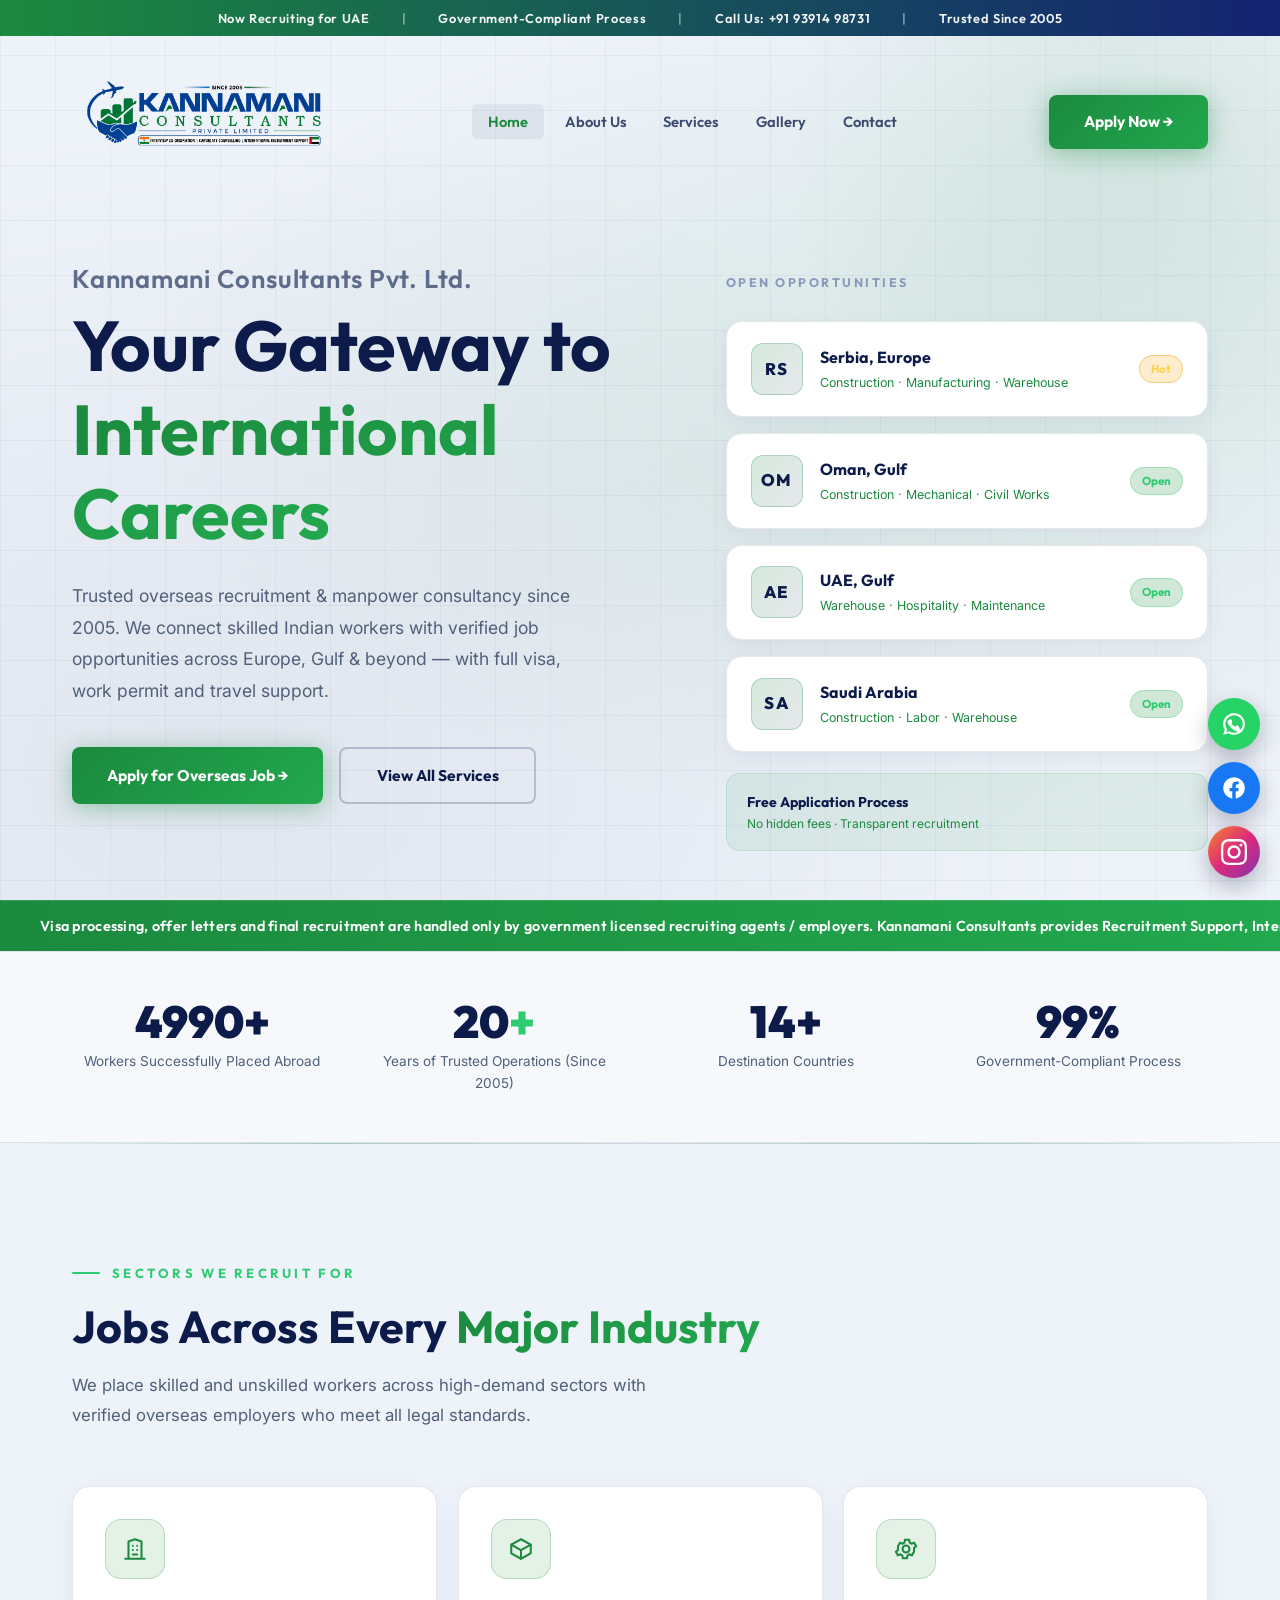
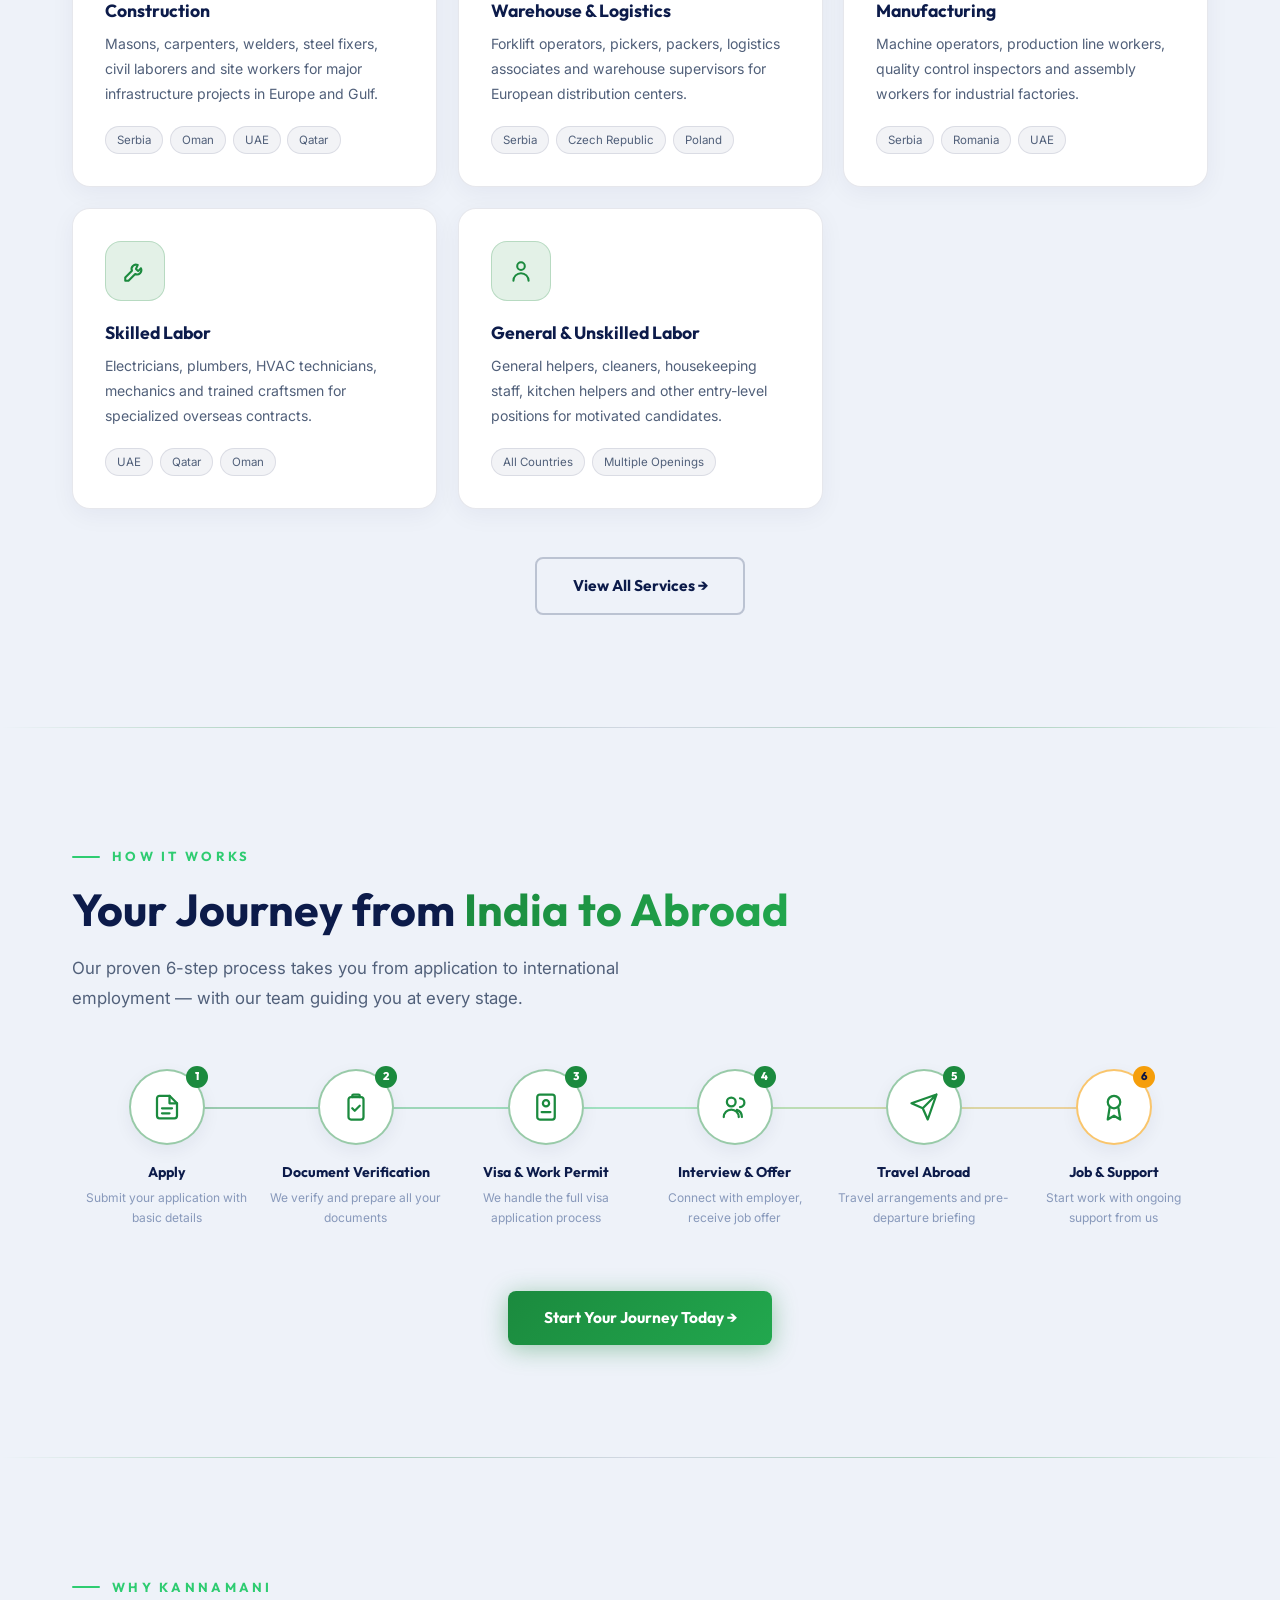
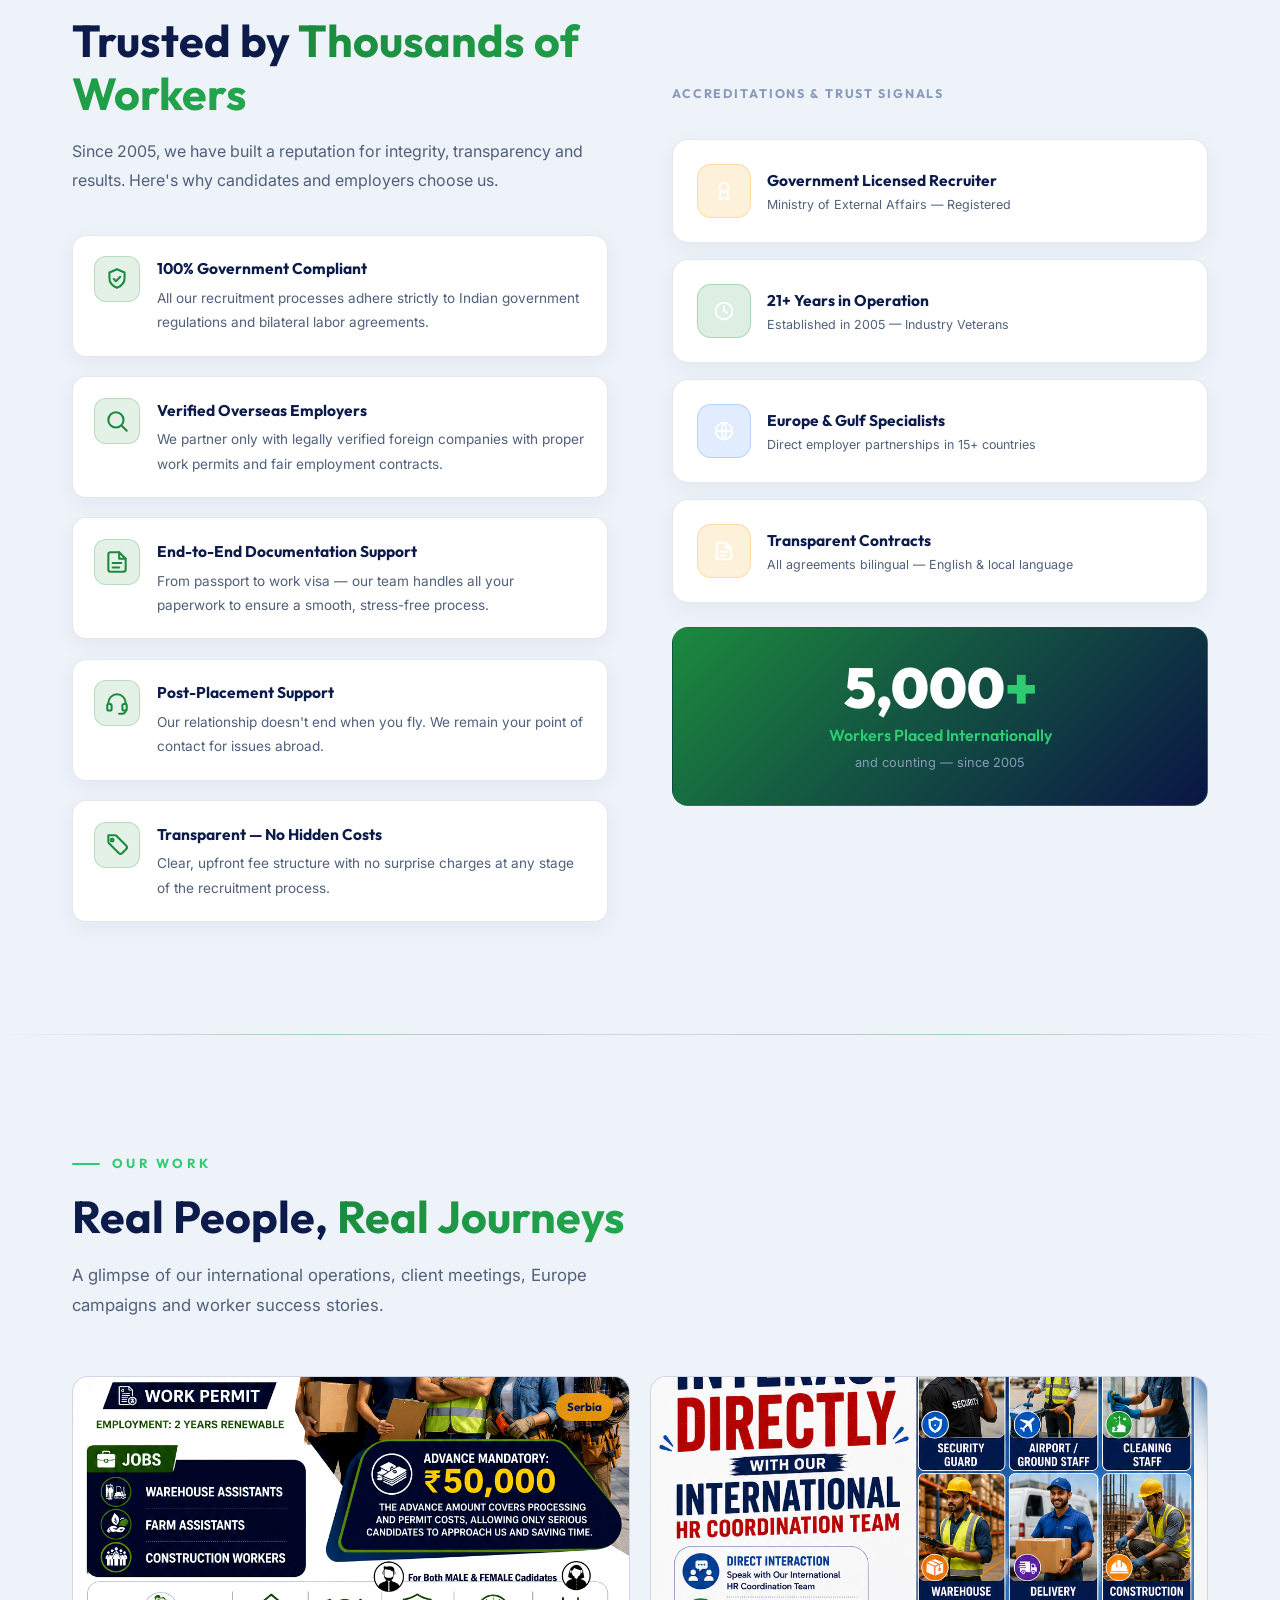
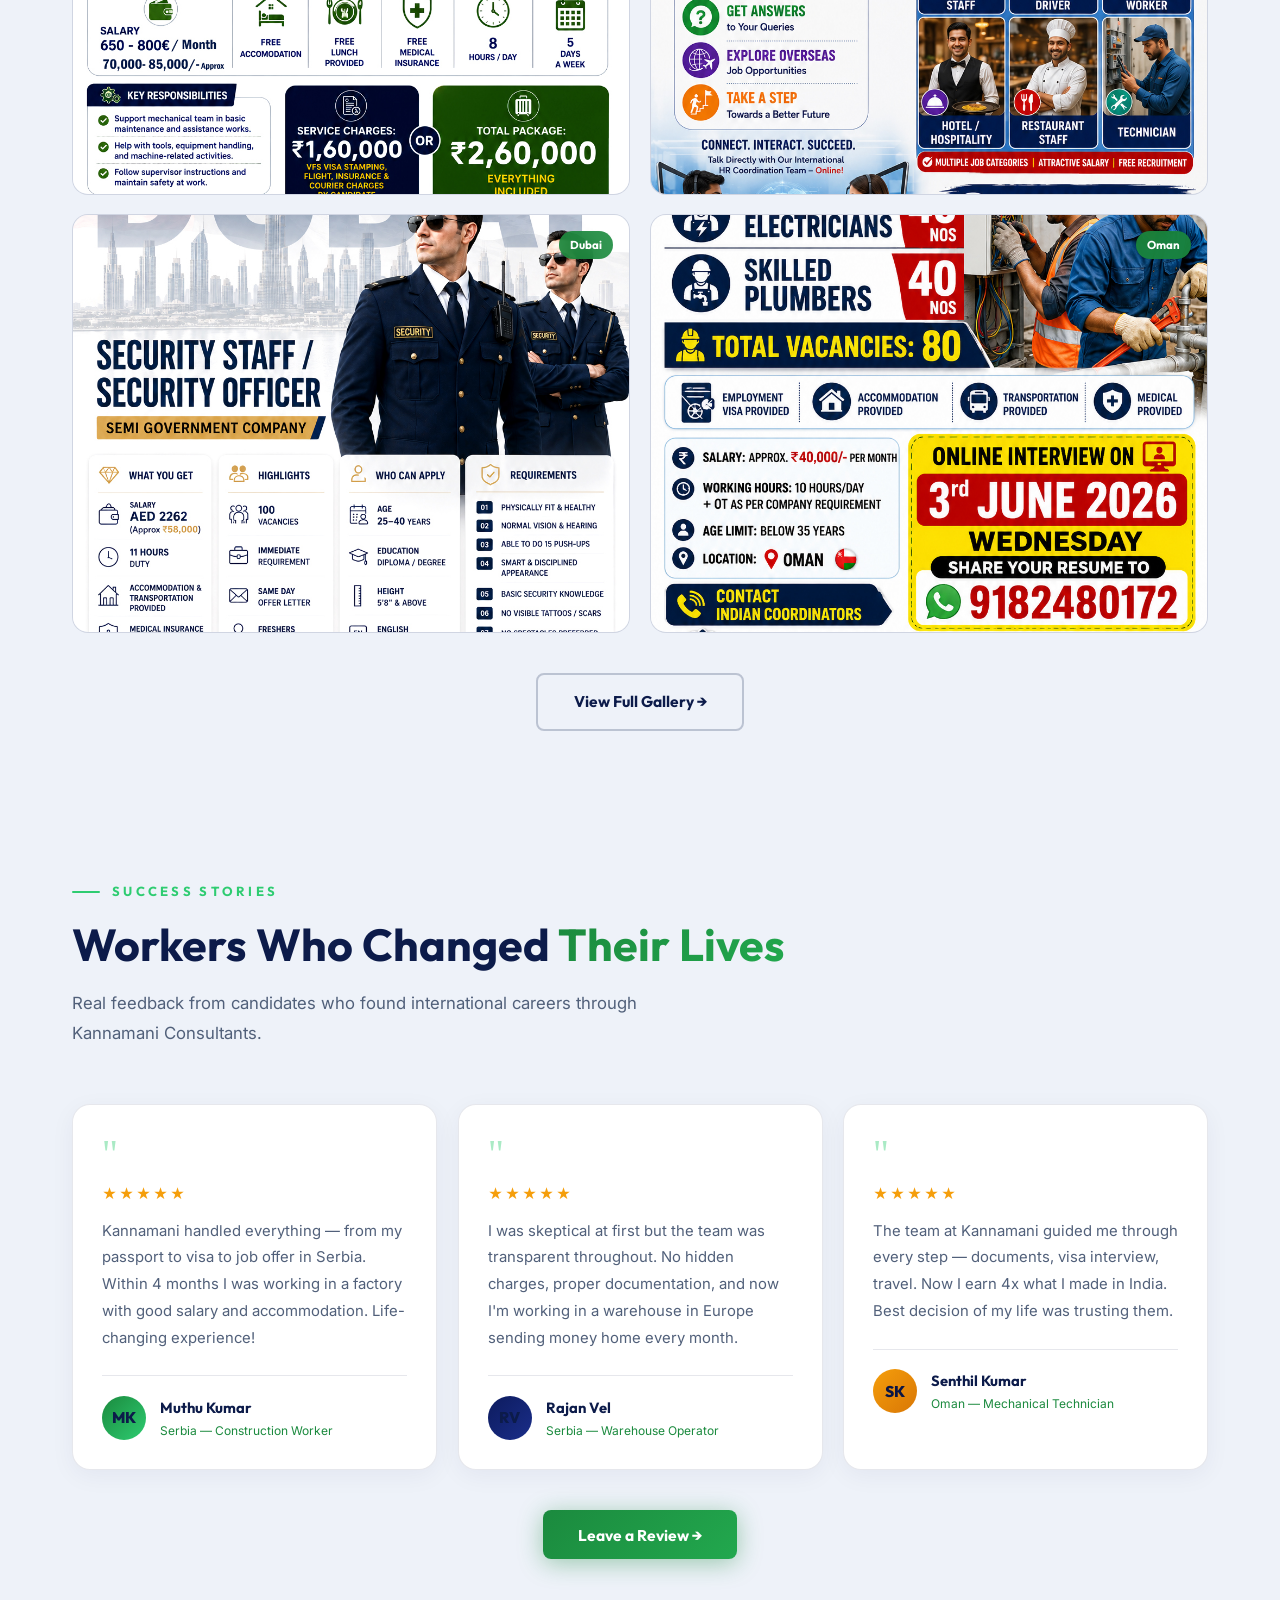
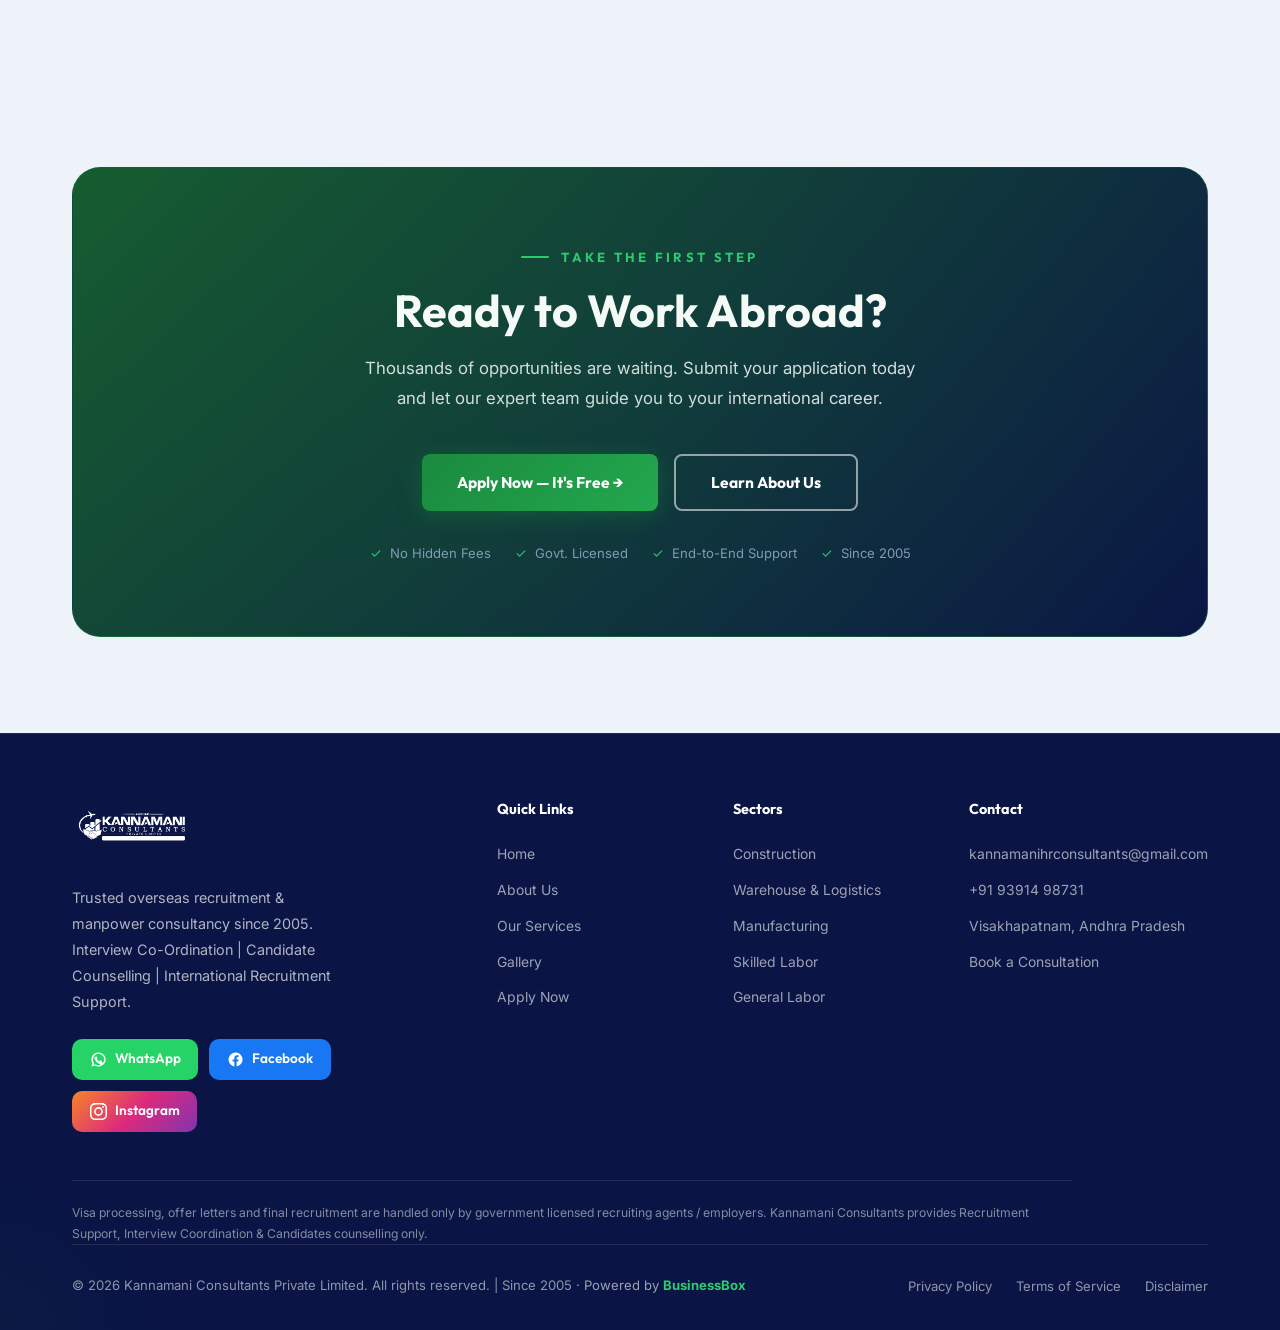
==== commit 10e50b75: "Add fixed floating WhatsApp/Facebook/Instagram contact buttons" ====
--- a/index.html
+++ b/index.html
@@ -672,6 +672,12 @@
     </div>
   </footer>
 
+  <!-- Floating contact buttons -->
+  <div class="float-cta" aria-label="Quick contact">
+    <a href="https://wa.me/919391498731" target="_blank" rel="noopener noreferrer" class="float-btn fcta-wa" aria-label="WhatsApp"><svg viewBox="0 0 24 24" fill="currentColor"><path d="M12 2a10 10 0 0 0-8.5 15.3L2 22l4.8-1.5A10 10 0 1 0 12 2zm0 18a8 8 0 0 1-4.1-1.1l-.3-.2-2.8.9.9-2.7-.2-.3A8 8 0 1 1 12 20zm4.4-6c-.2-.1-1.4-.7-1.6-.8s-.4-.1-.5.1-.6.8-.8 1-.3.2-.5.1a6.6 6.6 0 0 1-3.3-2.9c-.2-.4.2-.4.6-1.2.1-.2 0-.3 0-.5s-.5-1.3-.7-1.7-.4-.4-.5-.4h-.5a1 1 0 0 0-.7.3A3 3 0 0 0 6 9.5c0 1.8 1.3 3.5 1.5 3.7s2.6 4 6.3 5.3c1.6.6 1.8.4 2.2.4s1.4-.5 1.6-1.1.2-1 .1-1.1-.3-.2-.5-.3z"/></svg></a>
+    <a href="https://www.facebook.com/kannamaniinternationalconsultants" target="_blank" rel="noopener noreferrer" class="float-btn fcta-fb" aria-label="Facebook"><svg viewBox="0 0 24 24" fill="currentColor"><path d="M22 12a10 10 0 1 0-11.6 9.9v-7H7.9V12h2.5V9.8c0-2.5 1.5-3.9 3.8-3.9 1.1 0 2.2.2 2.2.2v2.5h-1.2c-1.2 0-1.6.8-1.6 1.6V12h2.7l-.4 2.9h-2.3v7A10 10 0 0 0 22 12z"/></svg></a>
+    <a href="https://www.instagram.com/kannamani_consultants_pvt_ltd" target="_blank" rel="noopener noreferrer" class="float-btn fcta-ig" aria-label="Instagram"><svg viewBox="0 0 24 24" fill="currentColor"><path d="M12 2.2c3.2 0 3.6 0 4.9.1 1.2.1 1.8.3 2.2.4.6.2 1 .5 1.4.9s.7.8.9 1.4c.1.4.3 1 .4 2.2.1 1.3.1 1.7.1 4.9s0 3.6-.1 4.9c-.1 1.2-.3 1.8-.4 2.2-.2.6-.5 1-.9 1.4s-.8.7-1.4.9c-.4.1-1 .3-2.2.4-1.3.1-1.7.1-4.9.1s-3.6 0-4.9-.1c-1.2-.1-1.8-.3-2.2-.4-.6-.2-1-.5-1.4-.9s-.7-.8-.9-1.4c-.1-.4-.3-1-.4-2.2-.1-1.3-.1-1.7-.1-4.9s0-3.6.1-4.9c.1-1.2.3-1.8.4-2.2.2-.6.5-1 .9-1.4s.8-.7 1.4-.9c.4-.1 1-.3 2.2-.4 1.3-.1 1.7-.1 4.9-.1zM12 0C8.7 0 8.3 0 7 .1 5.7.1 4.8.3 4.1.6c-.8.3-1.4.7-2.1 1.4S.9 3.3.6 4.1C.3 4.8.1 5.7.1 7 0 8.3 0 8.7 0 12s0 3.7.1 5c.1 1.3.3 2.2.5 2.9.3.8.7 1.4 1.4 2.1s1.3 1.1 2.1 1.4c.7.3 1.6.5 2.9.5 1.3.1 1.7.1 5 .1s3.7 0 5-.1c1.3-.1 2.2-.3 2.9-.5.8-.3 1.4-.7 2.1-1.4s1.1-1.3 1.4-2.1c.3-.7.5-1.6.5-2.9.1-1.3.1-1.7.1-5s0-3.7-.1-5c-.1-1.3-.3-2.2-.5-2.9-.3-.8-.7-1.4-1.4-2.1S20.7.9 19.9.6C19.2.3 18.3.1 17 .1 15.7 0 15.3 0 12 0z"/><path d="M12 5.8A6.2 6.2 0 1 0 18.2 12 6.2 6.2 0 0 0 12 5.8zm0 10.2A4 4 0 1 1 16 12a4 4 0 0 1-4 4z"/><circle cx="18.4" cy="5.6" r="1.4"/></svg></a>
+  </div>
   <script src="js/main.js"></script>
 </body>
 </html>
--- a/css/style.css
+++ b/css/style.css
@@ -1170,7 +1170,7 @@
   display: none;
   padding: 0 1.5rem 1.4rem;
   font-size: 0.92rem;
-  color: var(--gray-light);
+  color: #2F3C57;
   line-height: 1.8;
 }
 
@@ -1334,6 +1334,8 @@
 .cta-card{ background: linear-gradient(135deg, #165C30, #0A1545); border-color: rgba(27,138,62,0.35); }
 .cta-card h2{ color:#fff; }
 .cta-card p{ color: rgba(255,255,255,0.85); }
+.cta-card .btn-outline{ color:#fff; border-color: rgba(255,255,255,0.55); }
+.cta-card .btn-outline:hover{ color: var(--green-light); border-color: var(--green-light); background: rgba(255,255,255,0.08); }
 
 /* Divider */
 .gradient-divider{ background: linear-gradient(90deg, transparent, rgba(27,138,62,0.35), rgba(12,27,74,0.12), rgba(27,138,62,0.35), transparent); }
@@ -1482,3 +1484,22 @@
 .star-input span{ color: #d8dee9; transition: color 0.15s; }
 .star-input span.on{ color: #F59E0B; }
 .review-thanks{ display: none; text-align: center; color: var(--green); font-weight: 600; padding: 1rem 0; }
+
+/* Floating fixed contact buttons (bottom-right, over content) */
+.float-cta{
+  position: fixed; right: 20px; bottom: 22px; z-index: 9998;
+  display: flex; flex-direction: column; gap: 12px;
+}
+.float-btn{
+  width: 52px; height: 52px; border-radius: 50%;
+  display: flex; align-items: center; justify-content: center;
+  color: #fff; box-shadow: 0 8px 22px rgba(8,15,40,0.28);
+  transition: transform 0.25s ease, box-shadow 0.25s ease;
+}
+.float-btn svg{ width: 26px; height: 26px; fill: currentColor; }
+.float-btn:hover{ transform: scale(1.1) translateY(-2px); box-shadow: 0 12px 28px rgba(8,15,40,0.38); }
+@media (max-width: 480px){
+  .float-cta{ right: 14px; bottom: 14px; gap: 10px; }
+  .float-btn{ width: 46px; height: 46px; }
+  .float-btn svg{ width: 22px; height: 22px; }
+}
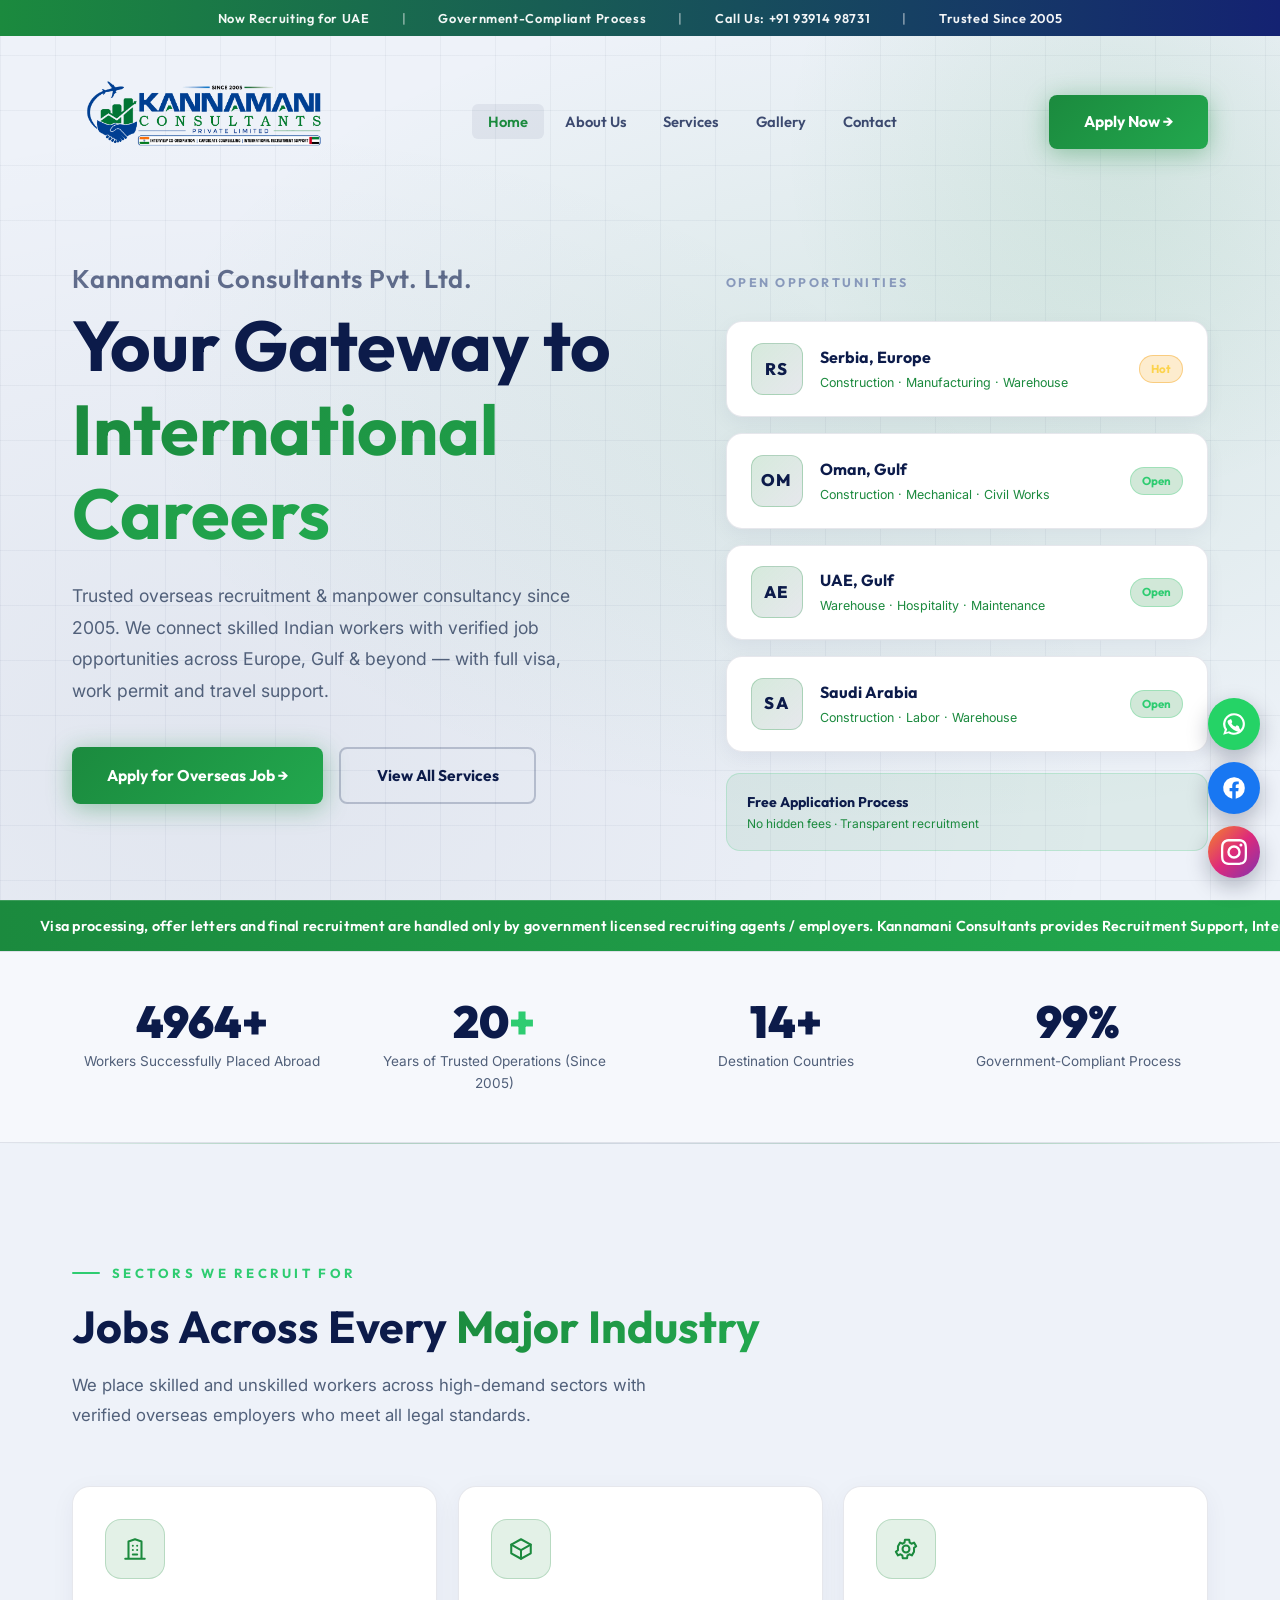
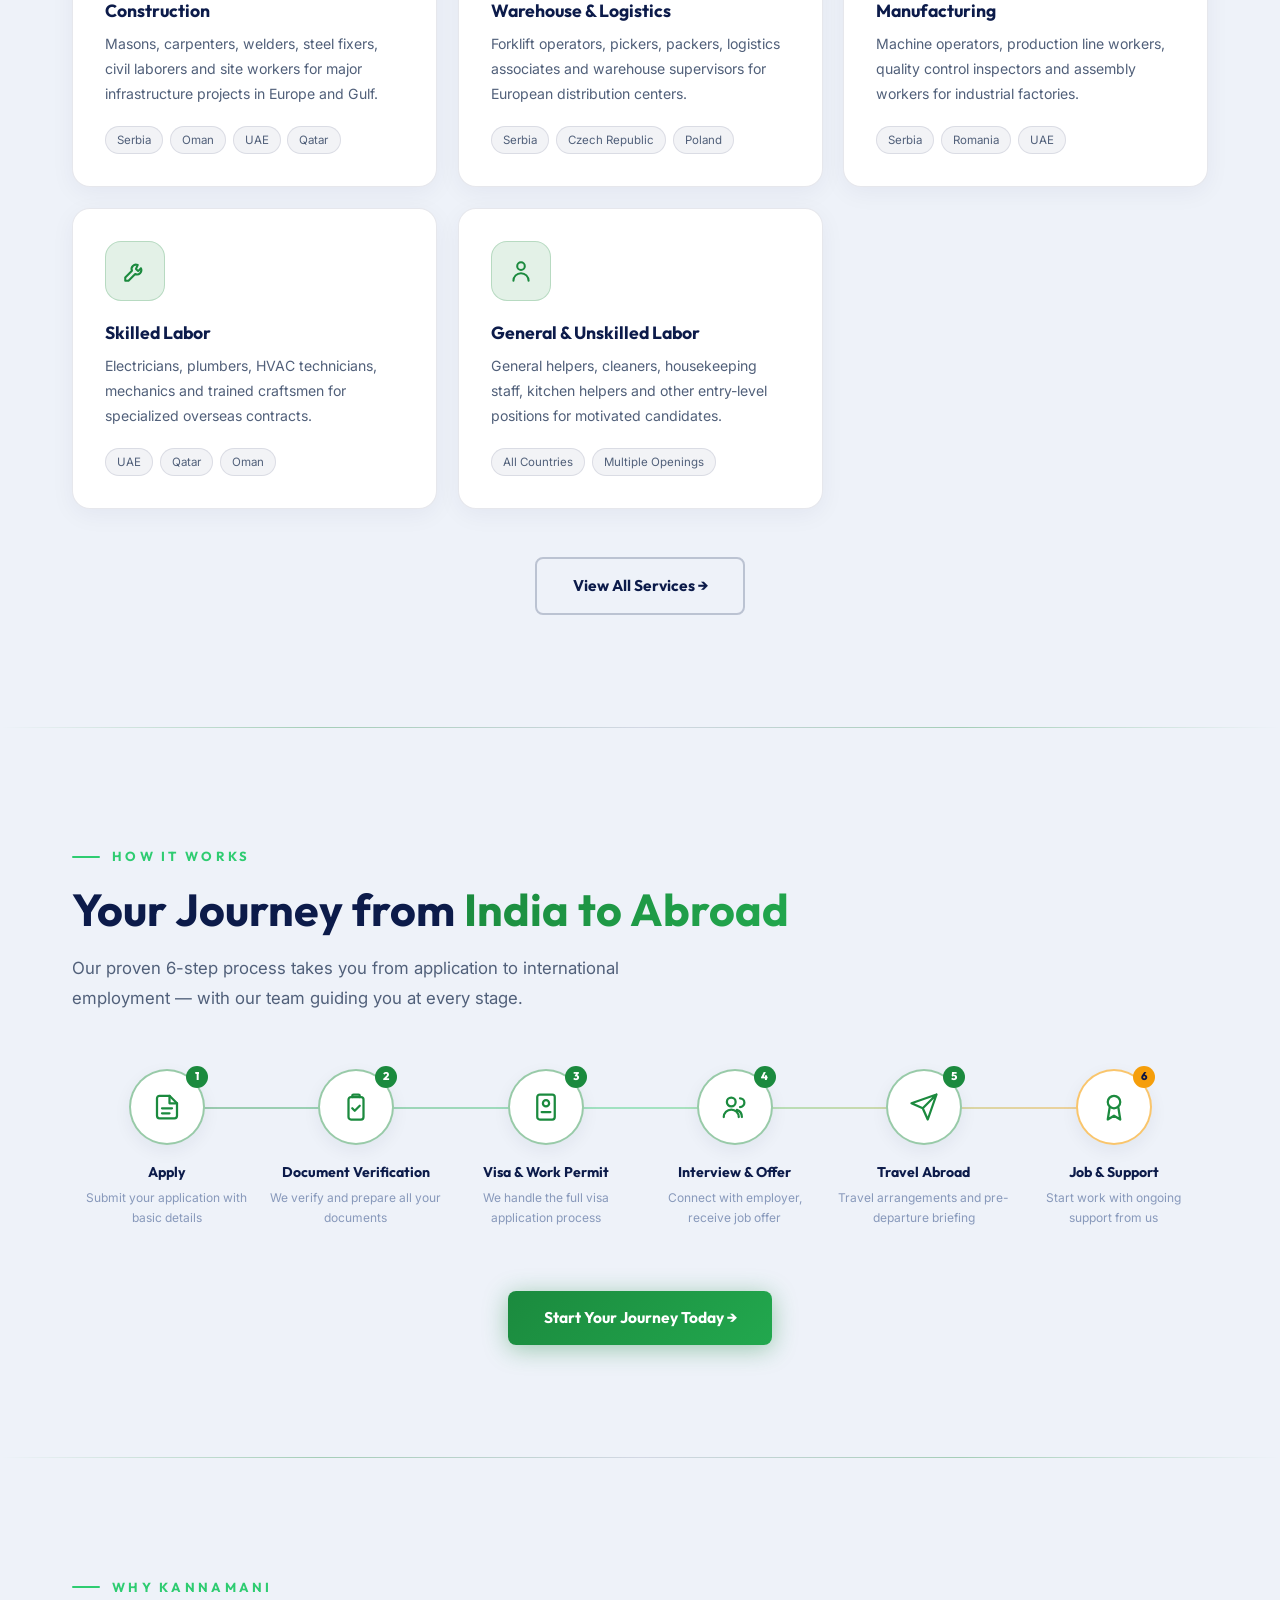
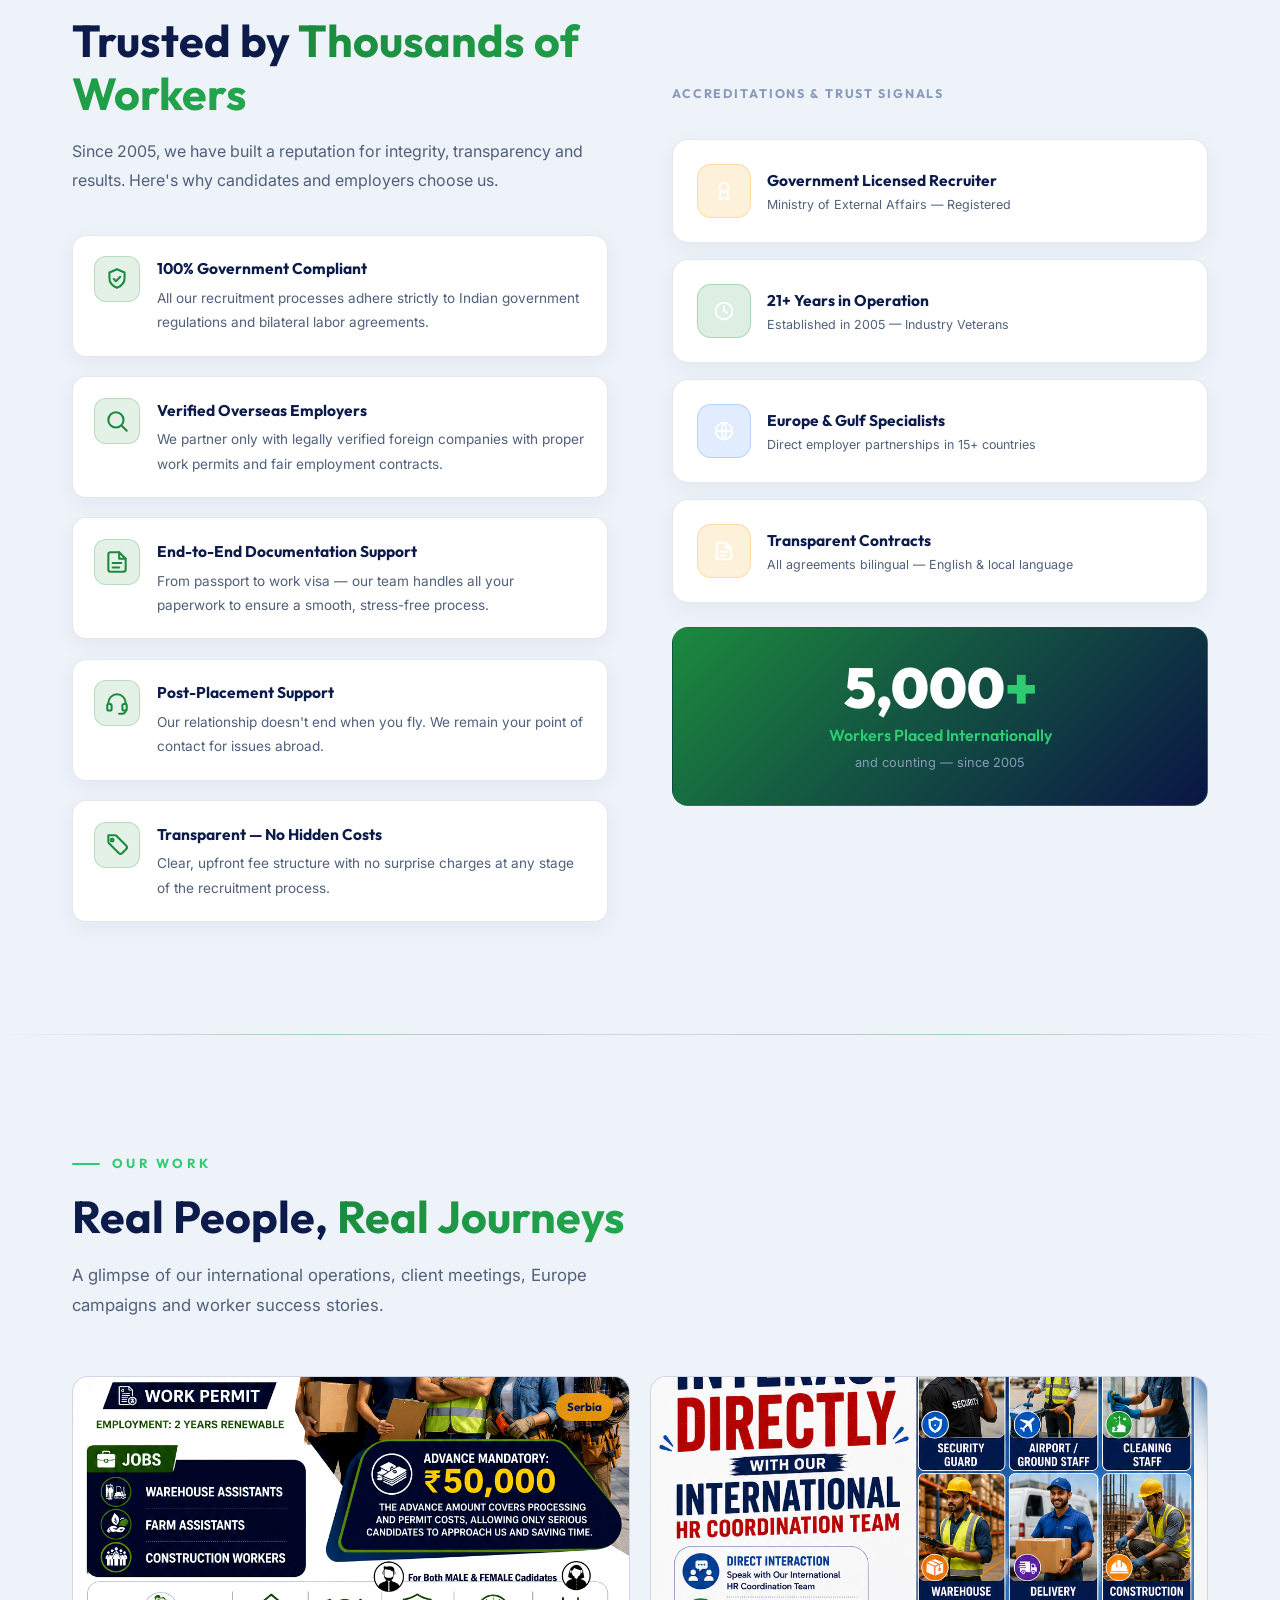
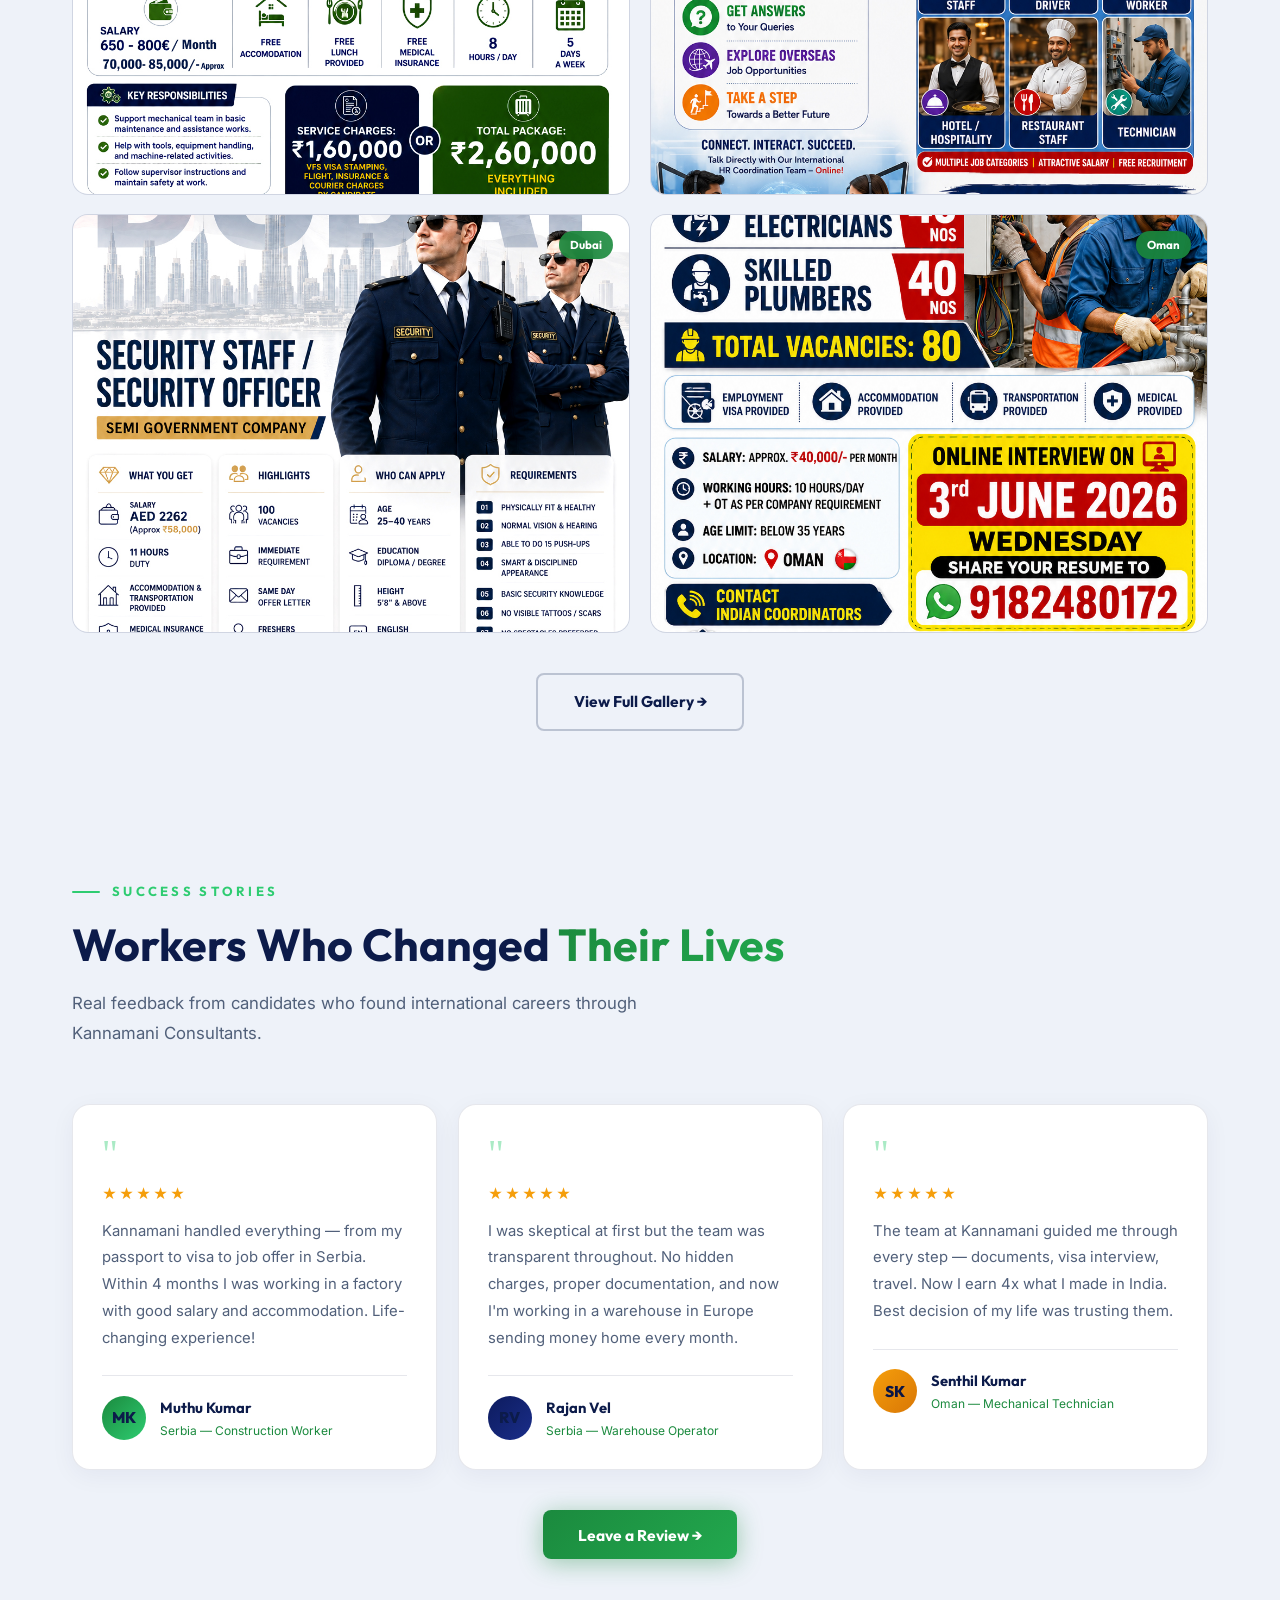
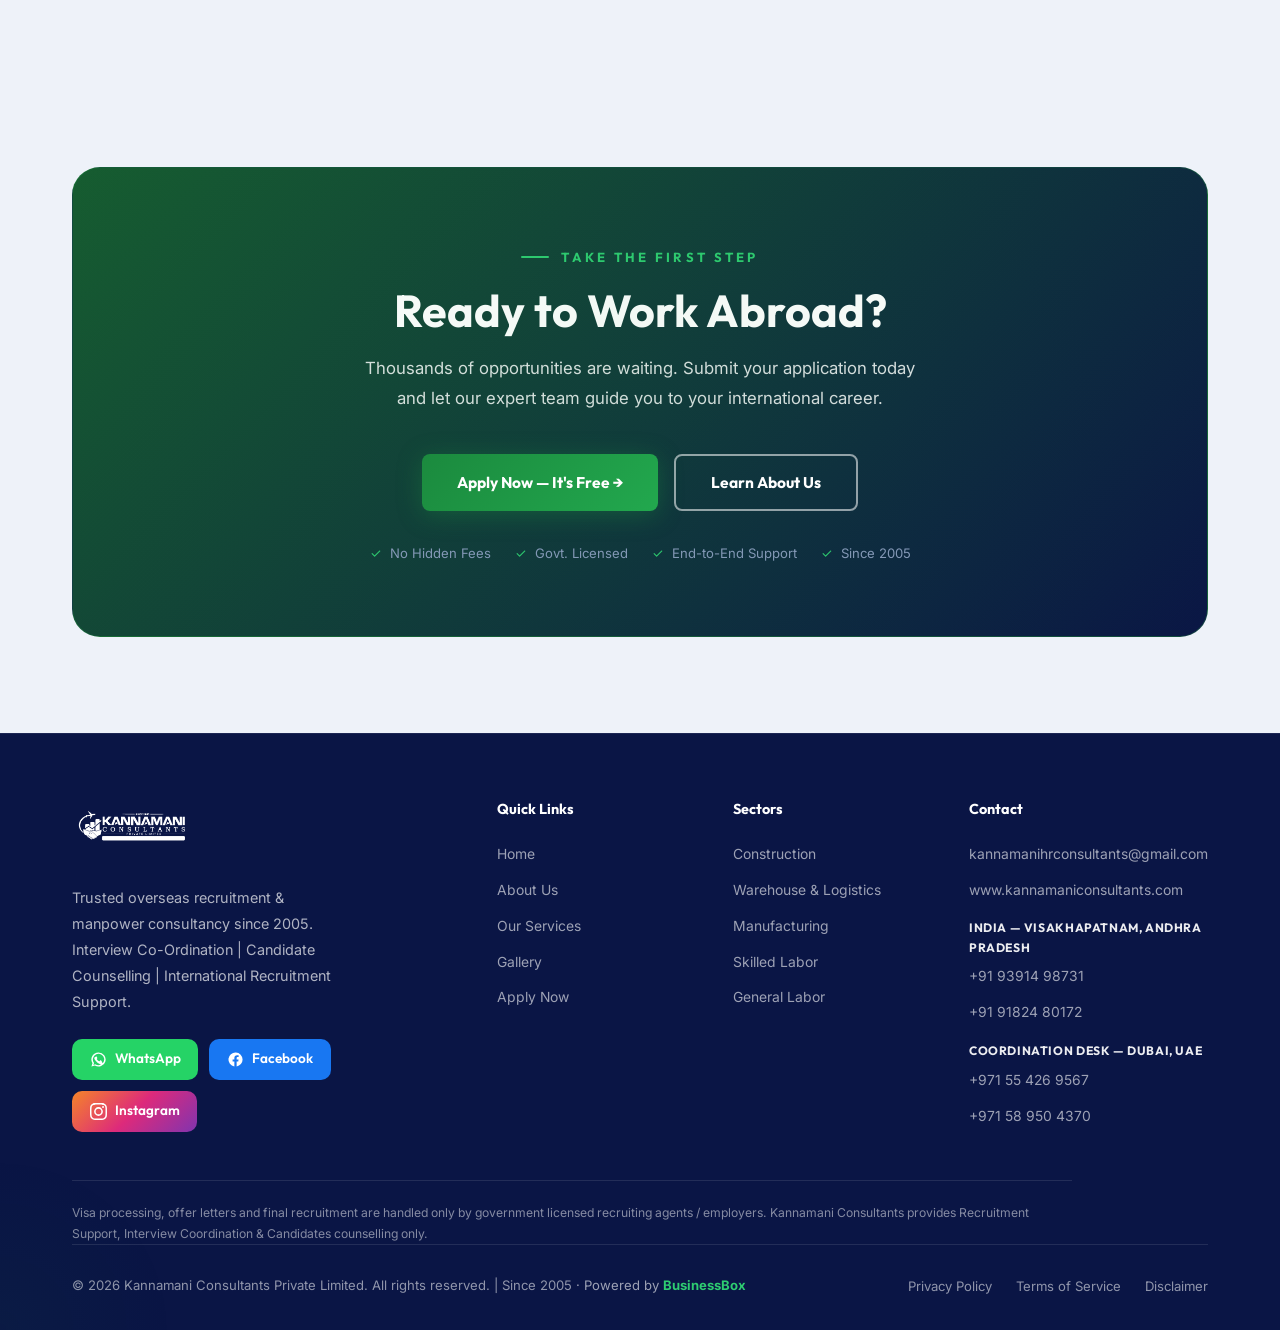
==== commit f9362f54: "Footer: two location headings with 4 numbers; contact hours 10-5" ====
--- a/index.html
+++ b/index.html
@@ -652,9 +652,17 @@
           <div class="footer-heading">Contact</div>
           <ul class="footer-links">
             <li><a href="mailto:kannamanihrconsultants@gmail.com">kannamanihrconsultants@gmail.com</a></li>
+            <li><a href="https://www.kannamaniconsultants.com" target="_blank" rel="noopener noreferrer">www.kannamaniconsultants.com</a></li>
+          </ul>
+          <div class="footer-subheading">India — Visakhapatnam, Andhra Pradesh</div>
+          <ul class="footer-links">
             <li><a href="tel:+919391498731">+91 93914 98731</a></li>
-            <li><a href="#">Visakhapatnam, Andhra Pradesh</a></li>
-            <li><a href="contact.html">Book a Consultation</a></li>
+            <li><a href="tel:+919182480172">+91 91824 80172</a></li>
+          </ul>
+          <div class="footer-subheading">Coordination Desk — Dubai, UAE</div>
+          <ul class="footer-links">
+            <li><a href="tel:+971554269567">+971 55 426 9567</a></li>
+            <li><a href="tel:+971589504370">+971 58 950 4370</a></li>
           </ul>
         </div>
       </div>
--- a/css/style.css
+++ b/css/style.css
@@ -1359,6 +1359,7 @@
   font-size: 0.76rem; line-height: 1.7;
   color: rgba(255,255,255,0.5); max-width: 1000px;
 }
+.footer-subheading{ font-family: var(--font-heading); font-weight: 700; font-size: 0.76rem; color: #fff; text-transform: uppercase; letter-spacing: 0.05em; margin: 1rem 0 0.4rem; opacity: 0.92; }
 .powered-by{ color: rgba(255,255,255,0.6); }
 .powered-by b{ color: var(--green-light); font-weight: 700; }
 
